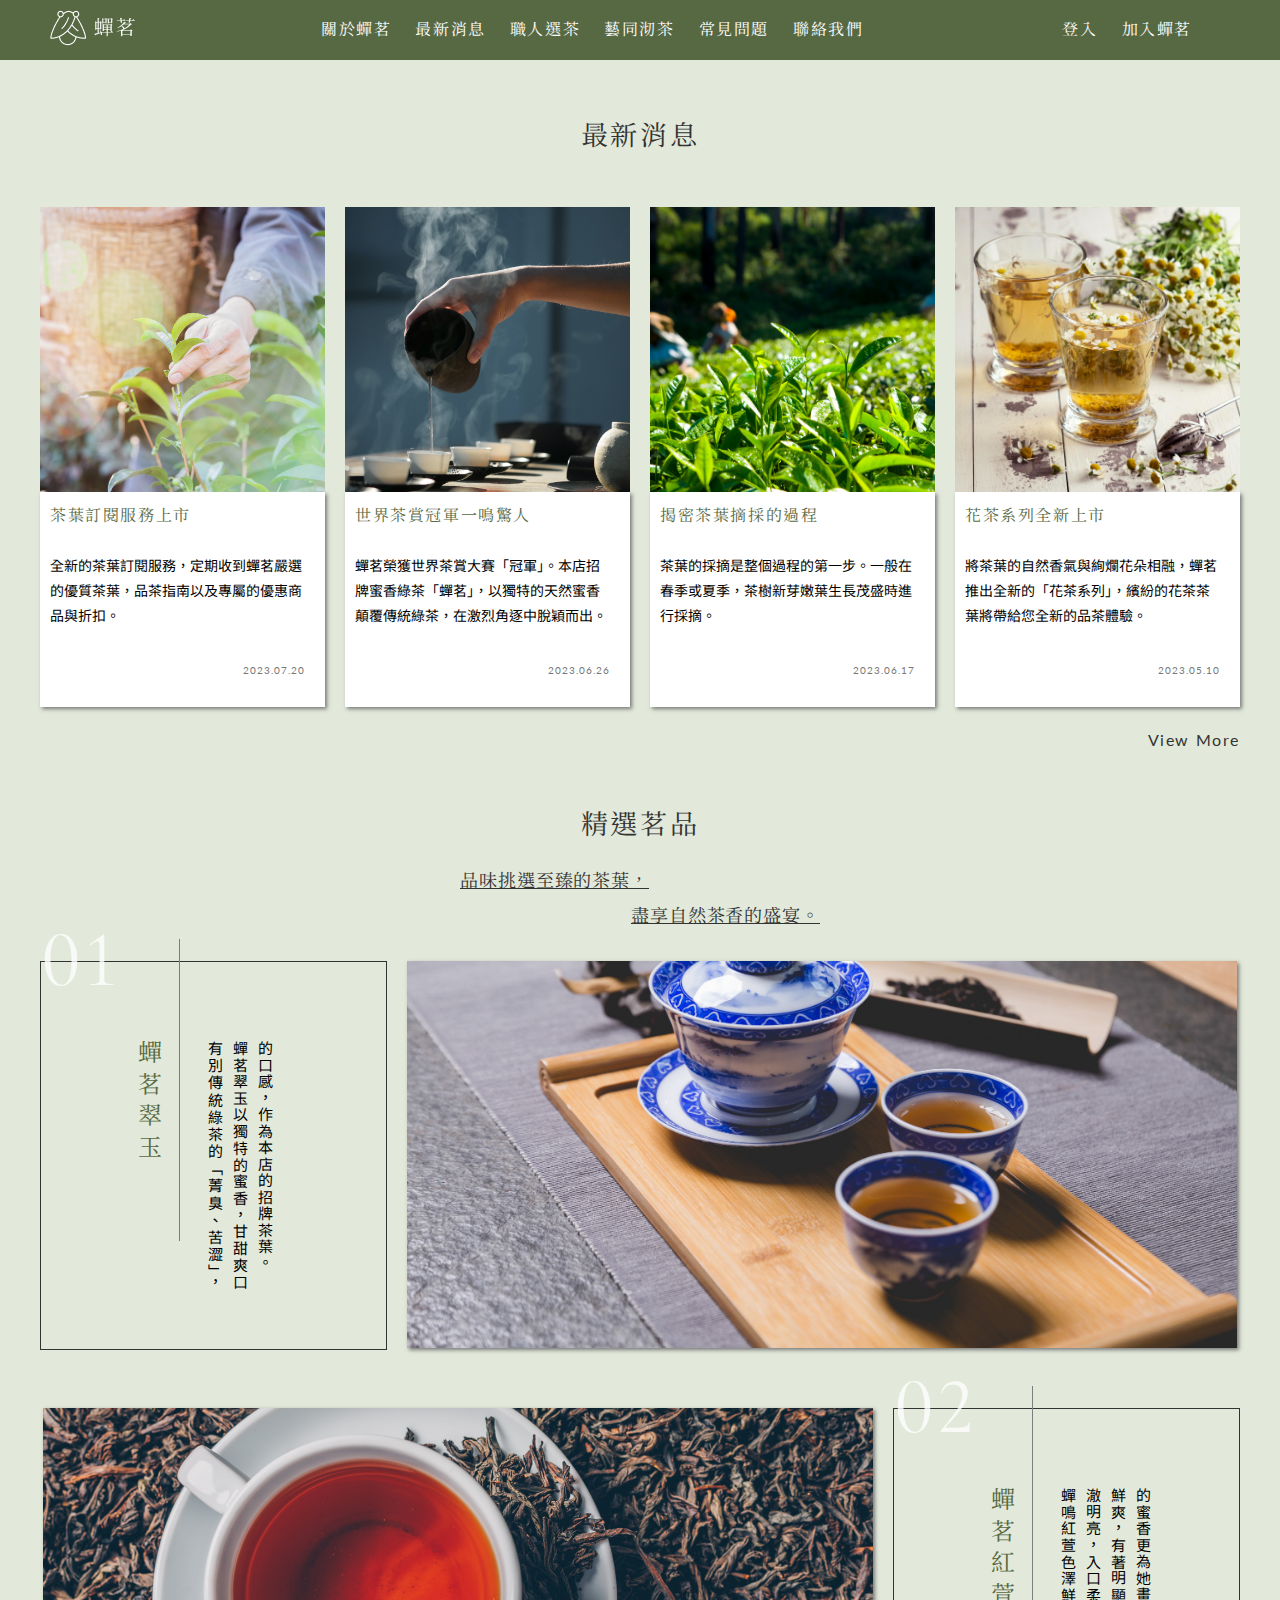
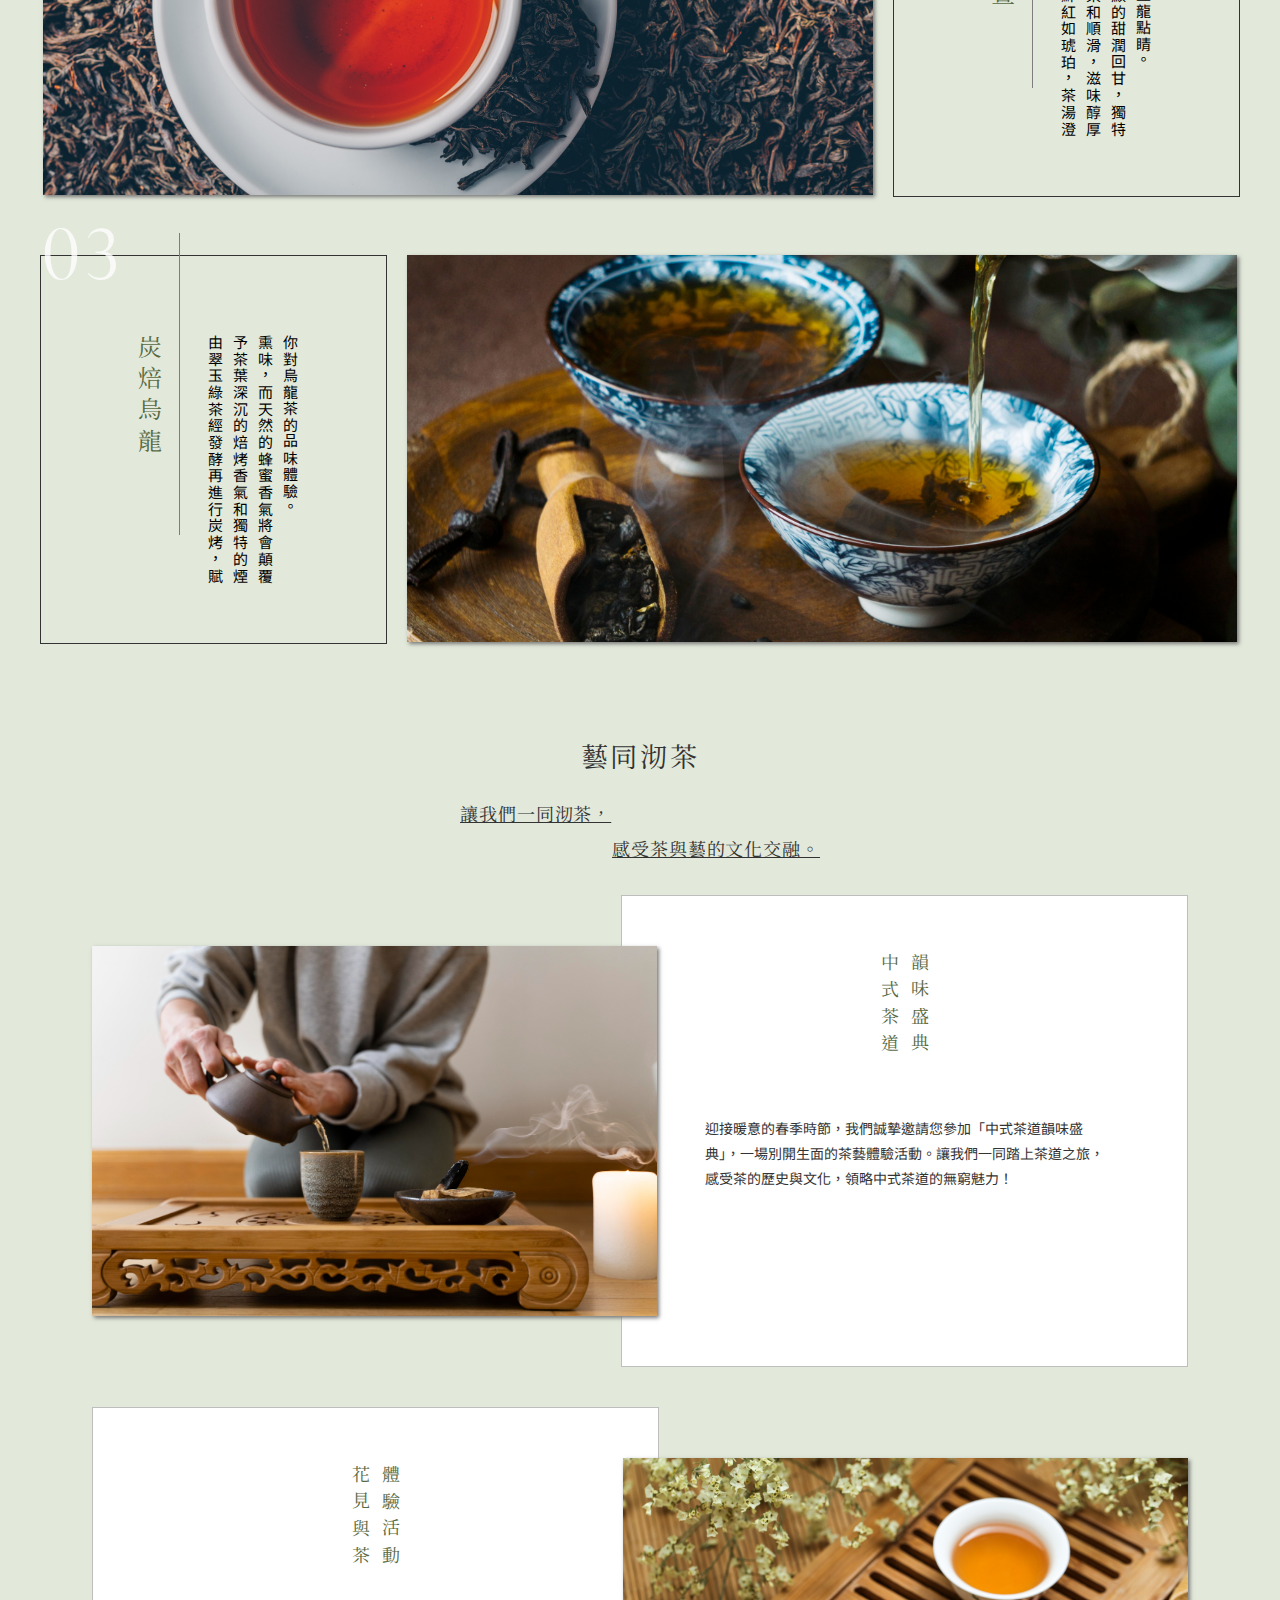
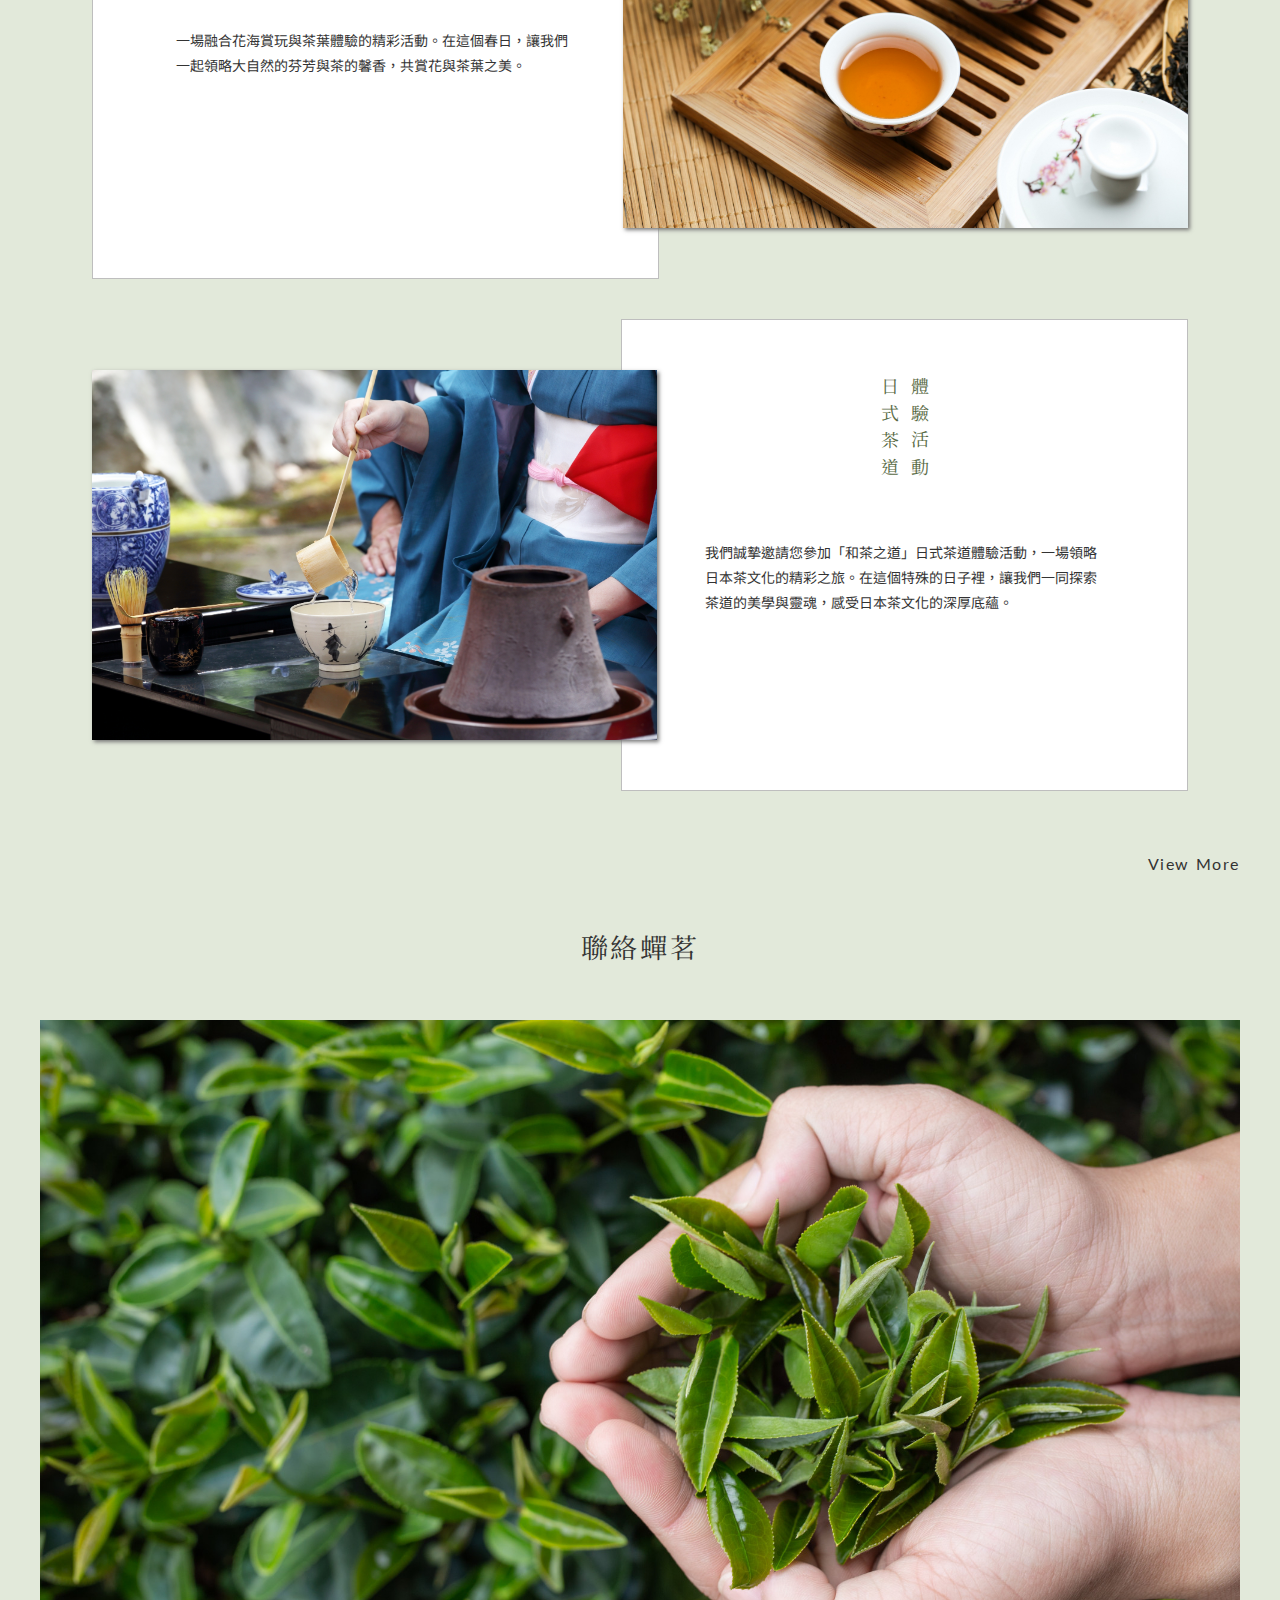
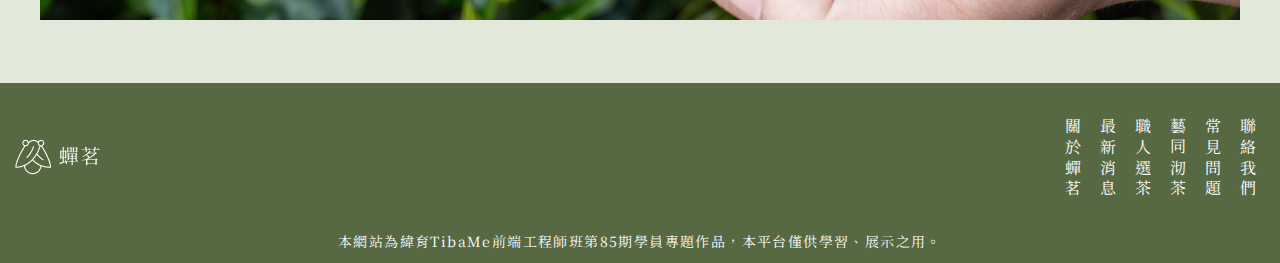
==== index.html @ ffd404fb "modify 4" ====
<!DOCTYPE html>
<html lang="en">
<head>
    <meta charset="UTF-8">
    <meta name="viewport" content="width=device-width, initial-scale=1.0">
    <title>蟬茗</title>
    <link rel="stylesheet" href="CSS/reset.css">
    <link rel="stylesheet" href="CSS/for_all.css">
    <link rel="stylesheet" href="CSS/index.css">
    <link rel="stylesheet" href="https://cdnjs.cloudflare.com/ajax/libs/font-awesome/6.4.0/css/all.min.css" integrity="sha512-iecdLmaskl7CVkqkXNQ/ZH/XLlvWZOJyj7Yy7tcenmpD1ypASozpmT/E0iPtmFIB46ZmdtAc9eNBvH0H/ZpiBw==" crossorigin="anonymous" referrerpolicy="no-referrer" />

</head>
<body>
    <header>
        <nav>
            <div class="menu-logo">
                <a href="#"><img src="Images/Logo.png"alt=""></a>
            </div>
            <ul class="menu-bar">
                <li><a href="about us.html">關於蟬茗</a></li>
                <li><a href="news.html">最新消息</a></li>
                <li><a href="#">職人選茶</a></li>
                <li><a href="#">藝同沏茶</a></li>
                <li><a href="#">常見問題</a></li>
                <li><a href="#">聯絡我們</a></li>
            </ul>
            <ul class="menu-login">
                <li><a href="#">登入</a></li>
                <li><a href="#">加入蟬茗</a></li>
                <li><a href="#"><i class="fa-sharp fa-solid fa-cart-shopping"></i></a></li>
            </ul>
        </nav>
    </header>
    <div class="news">
        <div class="title-upper-space"></div>
        <h2>最新消息</h2>
        <div class="title-bottom-space"></div>
        <div class="card-wrap">
            <div class="card">
                <div class="card-image">
                    <img src="Images/news_subscribe.jpg" alt="">
                </div>
                <div class="news-info">
                    <h4>茶葉訂閱服務上市</h4>
                    <p>全新的茶葉訂閱服務，定期收到蟬茗嚴選的優質茶葉，品茶指南以及專屬的優惠商品與折扣。</p>
                    <span>2023.07.20</span>
                </div>
            </div>
            <div class="card">
                <div class="card-image">
                    <img src="Images/news_champion.jpg" alt="">
                </div>
                <div class="news-info">
                    <h4>世界茶賞冠軍一鳴驚人</h4>
                    <p>蟬茗榮獲世界茶賞大賽「冠軍」。本店招牌蜜香綠茶「蟬茗」，以獨特的天然蜜香顛覆傳統綠茶，在激烈角逐中脫穎而出。</p>
                    <span>2023.06.26</span>
                </div>
            </div>
            <div class="card">
                <div class="card-image">
                    <img src="Images/news_teacollect.jpg" alt="">
                </div>
                <div class="news-info">
                    <h4>揭密茶葉摘採的過程</h4>
                    <p>茶葉的採摘是整個過程的第一步。一般在春季或夏季，茶樹新芽嫩葉生長茂盛時進行採摘。</p>
                    <span>2023.06.17</span>
                </div>
            </div>
            <div class="card">
                <div class="card-image">
                    <img src="Images/news_newproducts.jpg" alt="">
                </div>
                <div class="news-info">
                    <h4>花茶系列全新上市</h4>
                    <p>將茶葉的自然香氣與絢爛花朵相融，蟬茗推出全新的「花茶系列」，繽紛的花茶茶葉將帶給您全新的品茶體驗。</p>
                    <span>2023.05.10</span>
                </div>
            </div>
        </div>
        <div class="btn-viewmore">
            <a href="#">View More</a>
        </div>
    </div>

    <div class="index-product-section">
        <div class="title-upper-space"></div>
        <h2>精選茗品</h2>
        <div class="event-bottom-space"></div>
        <div class="product-slogan">
            <h3 class="taste-selection-slogan">品味挑選至臻的茶葉，</h3>
            <h3 class="taste-tea-slogan">盡享自然茶香的盛宴。</h3>
        </div>
        <div class="title-bottom-space"></div>
        <div class="product-section">
            <div class="product-section-txt">
                <div class="product-ranking">
                    01
                </div>
                <div class="product-name">
                    蟬茗翠玉
                </div>
                <div class="name-line"></div>
                <div class="product-dsc">
                    有別傳統綠茶的「菁臭、苦澀」，蟬茗翠玉以獨特的蜜香，甘甜爽口的口感，作為本店的招牌茶葉。
                </div>
            </div>
            <div class="product-section-image">
                <img src="Images/index_first_product.jpg" alt="">
            </div>
        </div>
        <div class="product-section-second">
            <div class="product-section-txt">
                <div class="product-ranking">
                    02
                </div>
                <div class="product-name">
                    蟬茗紅萱
                </div>
                <div class="name-line"></div>
                <div class="product-dsc">
                    蟬鳴紅萱色澤鮮紅如琥珀，茶湯澄澈明亮，入口柔和順滑，滋味醇厚鮮爽，有著明顯的甜潤回甘，獨特的蜜香更為她畫龍點睛。
                </div>
            </div>
            <div class="product-section-second-image">
                <img src="Images/index_second_product.jpg" alt="">
            </div>
        </div>
        <div class="product-section">
            <div class="product-section-txt">
                <div class="product-ranking">
                    03
                </div>
                <div class="product-name">
                    炭焙烏龍
                </div>
                <div class="name-line"></div>
                <div class="product-dsc">
                    由翠玉綠茶經發酵再進行炭烤，賦予茶葉深沉的焙烤香氣和獨特的煙熏味，而天然的蜂蜜香氣將會顛覆你對烏龍茶的品味體驗。
                </div>
            </div>
            <div class="product-section-image">
                <img src="Images/index_third_product.jpg" alt="">
            </div>
        </div>
    </div>

    <div class="index-event-section">
        <div class="title-upper-space"></div>
        <h2>藝同沏茶</h2>
        <div class="event-bottom-space"></div>
        <div class="event-slogan">
            <h3 class="together-enjoy-slogan">讓我們一同沏茶，</h3>
            <h3 class="experience-tea-slogan">感受茶與藝的文化交融。</h3>
        </div>
        <div class="title-bottom-space"></div>
        <div class="chinesechado">
            <div class="index-event-image">
                <img src="Images/chinese_chado.jpg" alt="">
            </div>
            <div class="index-event-info">
                <div class="event-title">
                    <span>中式茶道</span>
                    <span>韻味盛典</span>
                </div>
                <div class="event-content">
                    <p>
                        迎接暖意的春季時節，我們誠摯邀請您參加「中式茶道韻味盛典」，一場別開生面的茶藝體驗活動。讓我們一同踏上茶道之旅，感受茶的歷史與文化，領略中式茶道的無窮魅力！
                    </p>
                </div>
            </div>
        </div>
        <div class="flowerandtea">
            <div class="index-event-image">
                <img src="Images/flowerandtea.jpg" alt="">
            </div>
            <div class="index-event-info">
                <div class="event-title">
                    <span>花見與茶</span>
                    <span>體驗活動</span>
                </div>
                <div class="event-content">
                    <p>
                        一場融合花海賞玩與茶葉體驗的精彩活動。在這個春日，讓我們一起領略大自然的芬芳與茶的馨香，共賞花與茶葉之美。
                    </p>
                </div>
            </div>
        </div>
        <div class="japanesechado">
            <div class="index-event-image">
                <img src="Images/japanesechado.jpg" alt="">
            </div>
            <div class="index-event-info">
                <div class="event-title">
                    <span>日式茶道</span>
                    <span>體驗活動</span>
                </div>
                <div class="event-content">
                    <p>
                        我們誠摯邀請您參加「和茶之道」日式茶道體驗活動，一場領略日本茶文化的精彩之旅。在這個特殊的日子裡，讓我們一同探索茶道的美學與靈魂，感受日本茶文化的深厚底蘊。
                    </p>
                </div>
            </div>
        </div>
        <div class="btn-viewmore">
            <a href="#">View More</a>
        </div>
    </div>
    <div class="index-contact-section">
        <div class="title-upper-space"></div>
        <h2>聯絡蟬茗</h2>
        <div class="title-bottom-space"></div>
        <img src="Images/index_contact us.jpg" alt="">
        <div class="title-bottom-space"></div>
    </div>

    <footer>
        <div class="footer-section">
            <div class="footer-logo">
                <a href="#"><img src="Images/Logo.png" alt=""></a>
            </div>
            <div class="footer-bar">
                <ul>
                    <li><a href="about us.html">關於蟬茗</a></li>
                    <li><a href="news.html">最新消息</a></li>
                    <li><a href="#">職人選茶</a></li>
                    <li><a href="#">藝同沏茶</a></li>
                    <li><a href="#">常見問題</a></li>
                    <li><a href="#">聯絡我們</a></li>
                </ul>
            </div>
        </div>
        <div class="copyright">
            本網站為緯育TibaMe前端工程師班第85期學員專題作品，本平台僅供學習、展示之用。
        </div>
    </footer>
</body>
</html>
---- CSS/for_all.css ----
@import url('https://fonts.googleapis.com/css2?family=Cormorant+Infant&family=Lato&family=Noto+Sans+TC&family=Noto+Serif+TC:wght@600&display=swap');

body{
   background-color: #E2E9DA;
}
header{
   /* width: 100%; */
   background-color: #576943;
   /* text-align: center; */
   /* padding: 10px 0; */
   min-width: 1200px;
   height: 60px;
   /* padding-left: 10px; */
}
nav{
   display: flex;
   width: 1200px;
   margin: auto;
   justify-content: space-between;
}
.menu-logo{
   padding: 10px;
}
.menu-logo img{
   width: 100%;
}
.menu-bar{
   display: flex;
   align-items: center;
}
.menu-bar a{
   color: white;
   text-decoration: none;
   font-size: 16px;
   margin-right: 24px;
   font-family: 'Noto Serif TC', serif;
   letter-spacing: 0.1em;
}
.menu-bar a:hover{
   text-decoration: underline;
}
.menu-login{
   display: flex;
   align-items: center;
   color: white;
}
.menu-login a{
   color: white;
   text-decoration: none;
   font-size: 16px;
   margin-right: 24px;
   font-family: 'Noto Serif TC', serif;
   letter-spacing: 0.1em;
}
.menu-login a:hover{
   text-decoration: underline;
}

footer{
    height: 180px;
    background-color: #576943;
    display: flex;
    text-align: center;
    position: relative;
    flex-direction: column;
    min-width: 1200px;
    padding: 0 15px;
 }
 .footer-bar{
    writing-mode: vertical-lr;
 }
 .footer-bar a{
    text-decoration: none;
    line-height: 35px;
    color: #fff;
    font-size: 16px;
    font-family: 'Noto Serif TC', serif;
    letter-spacing: 0.3em;
 }
 .copyright{
    font-size: 14px;
    letter-spacing: 0.1em;
    color: #fff;
    font-family: 'Noto Serif TC', serif;
    text-align: center;
    padding-bottom: 15px;
 }
 .footer-section{
    display: flex;
    align-items: center;
    justify-content: space-between;
    width: 100%;
    flex: 1;
 }
---- CSS/index.css ----
.title-upper-space{
   height: 60px;
}
.title-bottom-space{
   height: 60px;
}
.news{
   width: 1200px;
   margin: auto;
}
h2 {
   font-family: 'Noto Serif TC', serif;
   color: #333333;
   font-size: 1.7em;
   letter-spacing: 0.1em;
   text-align: center;
}
.card-wrap {
   display: flex;
   flex-wrap: wrap;
   margin: auto;
   justify-content: space-between;
}
.card-image {
   width: 285px;
   height: 285px;
}
.card-image img {
   width: 100%;
   height: 100%;
   object-fit: cover;
}
h4 {
   font-family: 'Noto Serif TC', serif;
   font-size: 16px;
   letter-spacing: 0.1em;
   color: #576943;
   padding: 15px 0 30px 10px;
}
.news-info {
   width: 285px;
   height: 215px;
   background-color: #fff;
   box-shadow: 2px 2px 4px rgb(120, 120, 120);
}
.news-info p {
   line-height: 25px;
   font-size: 14px;
   padding: 0px 20px 30px 10px;
   font-family: 'Noto Sans TC', sans-serif;
}
.news-info span {
   line-height: 25px;
   font-size: 10px;
   letter-spacing: 0.1em;
   font-family: 'Lato', sans-serif;
   color: #404040;
   display: block;
   padding-right: 20px;
   text-align: right;
   opacity: 70%;
}
.btn-viewmore a {
   font-size: 16px;
   letter-spacing: 0.1em;
   text-decoration: none;
   font-family: 'Lato', sans-serif;
   color: #333333;
   display: inline-block;
   width: 100%;
   padding: 25px 20px 0px 0px;
   text-align: right;
}
.index-product-section{
   width: 1200px;
   margin: auto;
}
.product-slogan{
   position: relative;
}
.taste-selection-slogan{
   font-size: 1.13em;
   line-height: 36px;
   letter-spacing: 0.05em;
   text-decoration: underline;
   color: #333333;
   font-family: 'Noto Serif TC', serif;
   display: block;
   position: absolute;
   left: 35%;
}
.taste-tea-slogan{
   font-size: 1.13em;
   line-height: 36px;
   letter-spacing: 0.05em;
   text-decoration: underline;
   color: #333333;
   font-family: 'Noto Serif TC', serif;
   display: block;
   position: absolute;
   right: 35%;
   top: 35px;
}
.product-section{
   width: 1200px;
   height: 387px;
   margin: 40px 0;
   display: flex;
}
.product-section-txt{
   width: 345px;
   height: 387px;
   border: 1px solid #333333;
   position: relative;
}
.product-ranking{
   display: inline-block;
   width: 110px;
   height: 137px;
   font-size: 80px;
   letter-spacing: 0.05em;
   font-family: 'Cormorant Infant', serif;
   color: #fff;
   position: absolute;
   top: -11%;
   opacity: .8;
}
.product-name{
   writing-mode: vertical-lr;
   font-family: 'Noto Serif TC', serif;
   font-size: 24px;
   letter-spacing: 0.3em;
   /* padding: 5px; */
   color: #576943;
   position: absolute;
   left: 28%;
   top: 20%;
}
.name-line{
   border-left: 0.08em solid #7d7d7d;
   height:78%;
   position: absolute;
   left: 40%;
   bottom: 28%;
}
.product-dsc{
   width: 115px;
   height: 250px;
   writing-mode: vertical-lr;
   line-height: 25px;
   font-size: 15px;
   letter-spacing: 0.1em;
   text-align: justify;
   font-family: 'Noto Sans TC', sans-serif;
   position: absolute;
   left: 47%;
   top: 20%;
}
.product-section-image{
   width: 830px;
   height: 387px;
   padding-left: 20px;
}
.product-section-image img{
   width: 100%;
   height: 100%;
   object-fit: cover;
   box-shadow: 2px 2px 4px rgb(120, 120, 120);
}
.product-section-second{
   width: 1200px;
   height: 387px;
   margin: 60px 0;
   display: flex;
   flex-direction: row-reverse;
}
.product-section-second-image{
   width: 830px;
   height: 387px;
   padding-right: 20px;
}
.product-section-second-image img{
   width: 100%;
   height: 100%;
   object-fit: cover;
   box-shadow: 2px 2px 4px rgb(120, 120, 120);
}
.index-event-section{
   width: 1200px;
   margin: auto;
}
.event-bottom-space {
   height: 25px;
}
.event-slogan{
   position: relative;
}
.together-enjoy-slogan {
   font-size: 1.13em;
   line-height: 36px;
   letter-spacing: 0.05em;
   text-decoration: underline;
   color: #333333;
   font-family: 'Noto Serif TC', serif;
   display: block;
   position: absolute;
   left: 35%;
}
.experience-tea-slogan {
   font-size: 1.13em;
   line-height: 36px;
   letter-spacing: 0.05em;
   text-decoration: underline;
   color: #333333;
   font-family: 'Noto Serif TC', serif;
   display: block;
   position: absolute;
   right: 35%;
   top: 35px;
}
.chinesechado,.flowerandtea,.japanesechado{
   display: flex;
   align-items: center;
   justify-content: center;
   margin: 40px 0;
}
.index-event-image{
   width: 565px;
   height: 370px;
   margin-right: -3%;
   position: relative;
}
.flowerandtea {
   flex-direction: row-reverse;
}
.flowerandtea .index-event-image {
   margin-left: -3%;
   margin-right: 0;
}
.index-event-image img{
   width: 100%;
   height: 100%;
   object-fit: cover;
   box-shadow: 2px 2px 4px rgb(120, 120, 120);
   /* margin-right: -10%; */
}
.index-event-info{
   width: 565px;
   height: 470px;
   background-color: #fff;
   border: 1px solid #bebebe;
}
.event-title{
   display: flex;
   justify-content: center;
   margin: 50px;
}
.event-title span{
   font-size: 18px;
   letter-spacing: 0.5em;
   padding: 6px;
   color: #576943;
   font-family: 'Noto Serif TC', serif;
   writing-mode: vertical-lr;
}
.event-content{
   width: 400px;
   height: 300px;
   margin: auto;
}
.event-content p{
   font-size: 14px;
   line-height: 25px;
   color: #333333;
   font-family: 'Noto Sans TC', sans-serif;
}
.index-contact-section{
   width: 1200px;
   margin: auto;
}
.index-contact-section img{
   width: 1200px;
   height: 600px;
   object-fit: cover;
   transform:scaleX(-1);
}
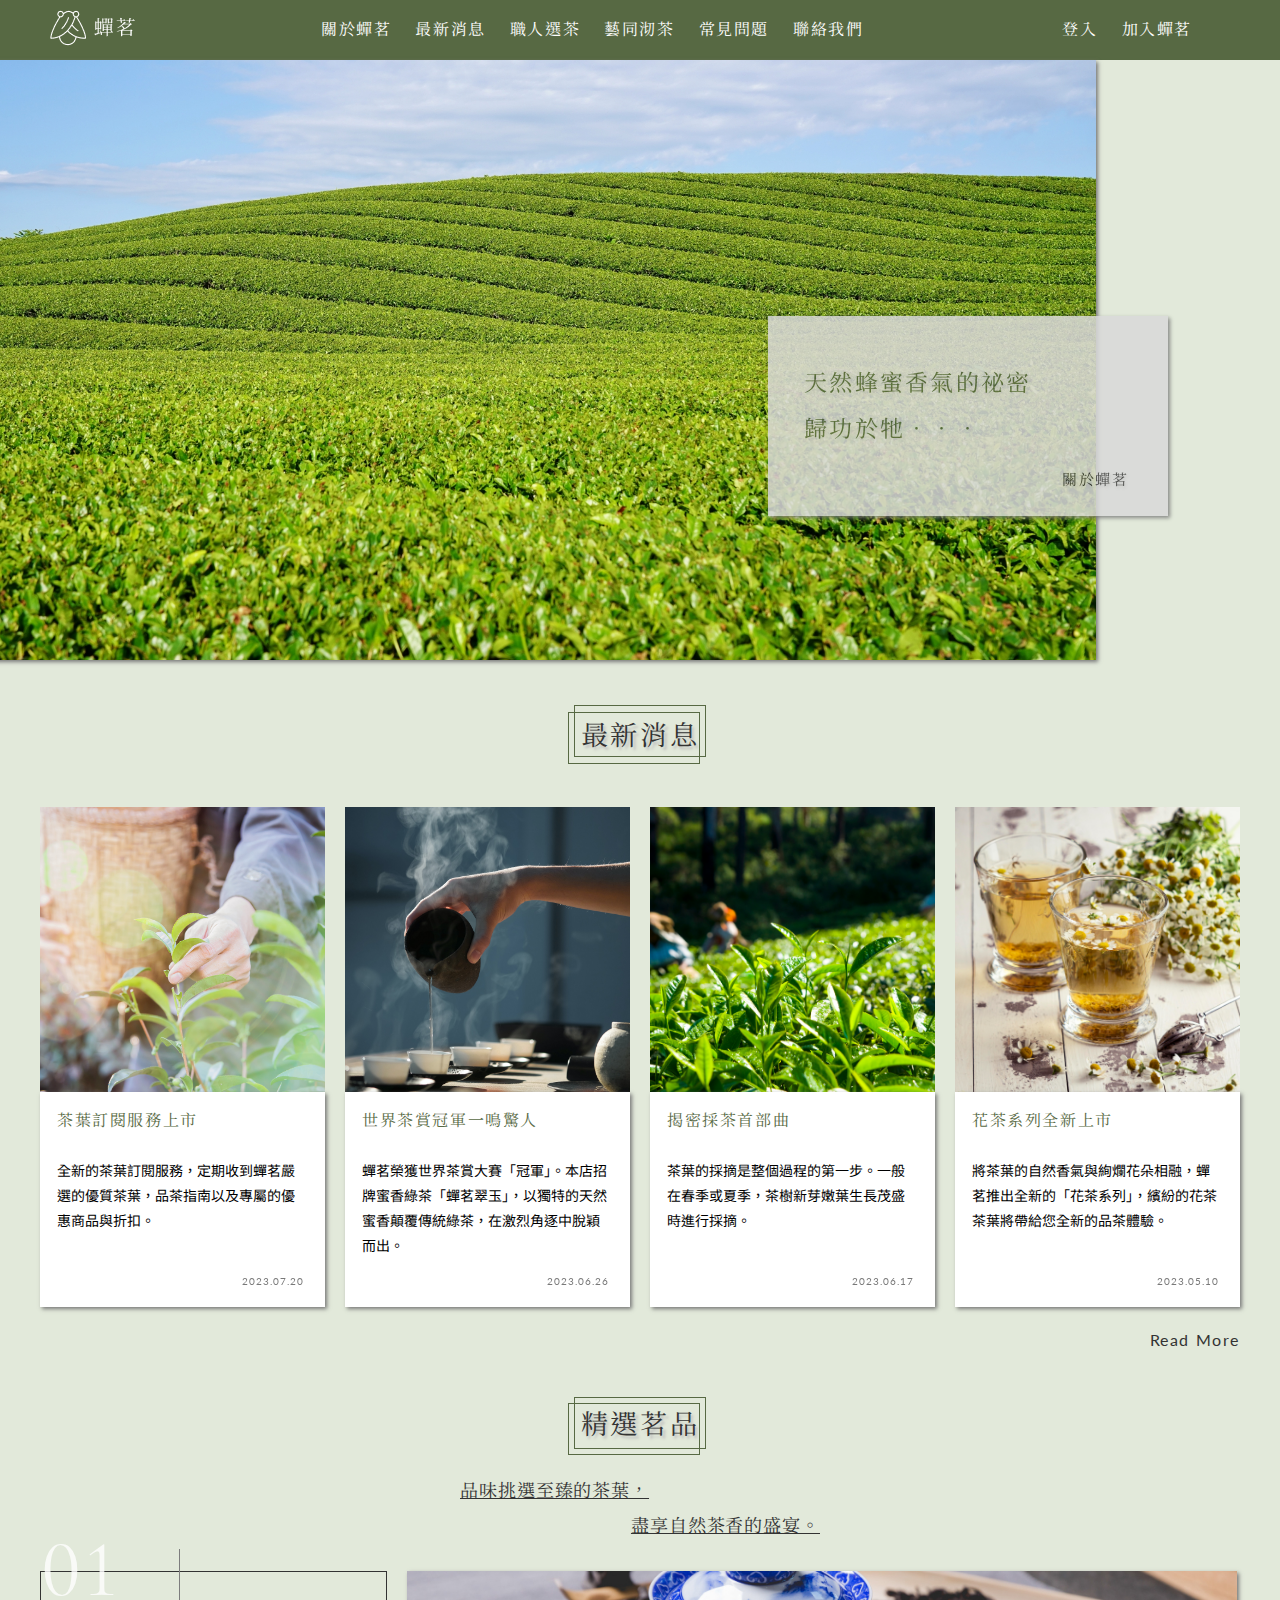
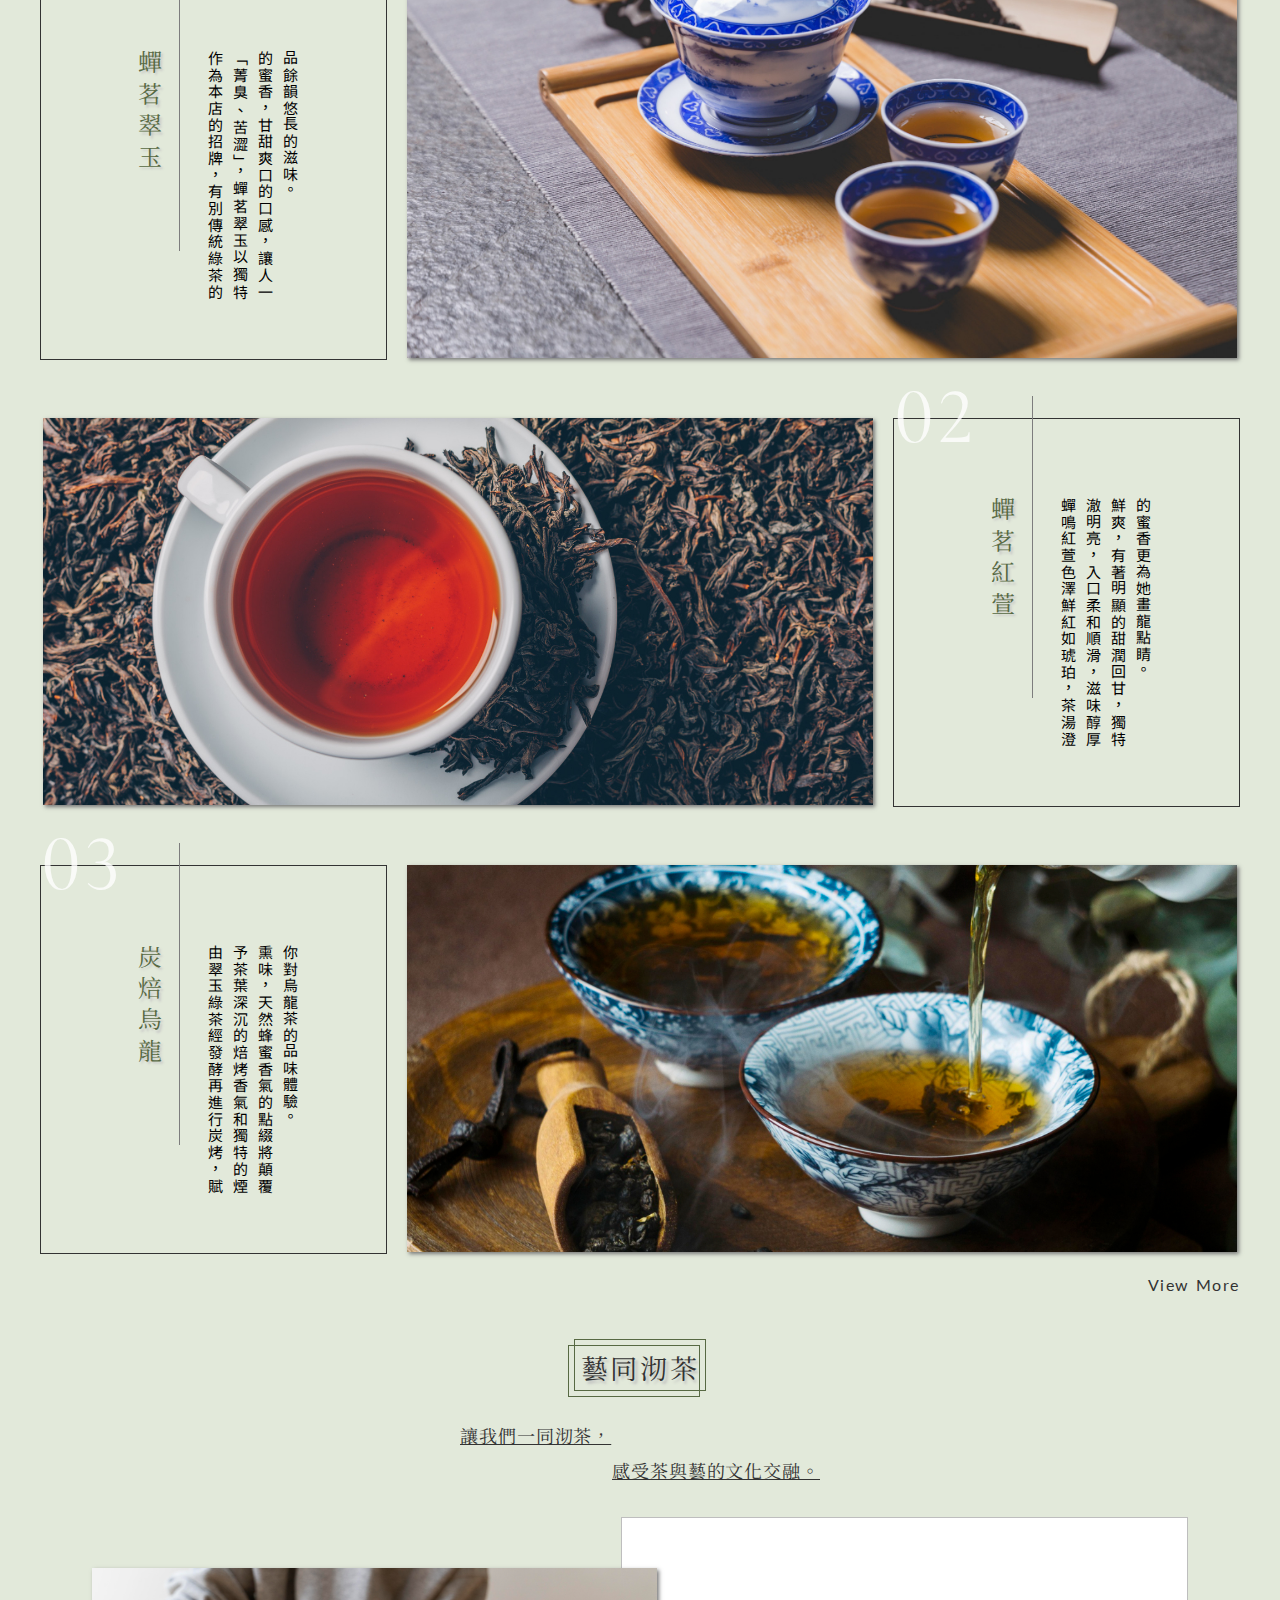
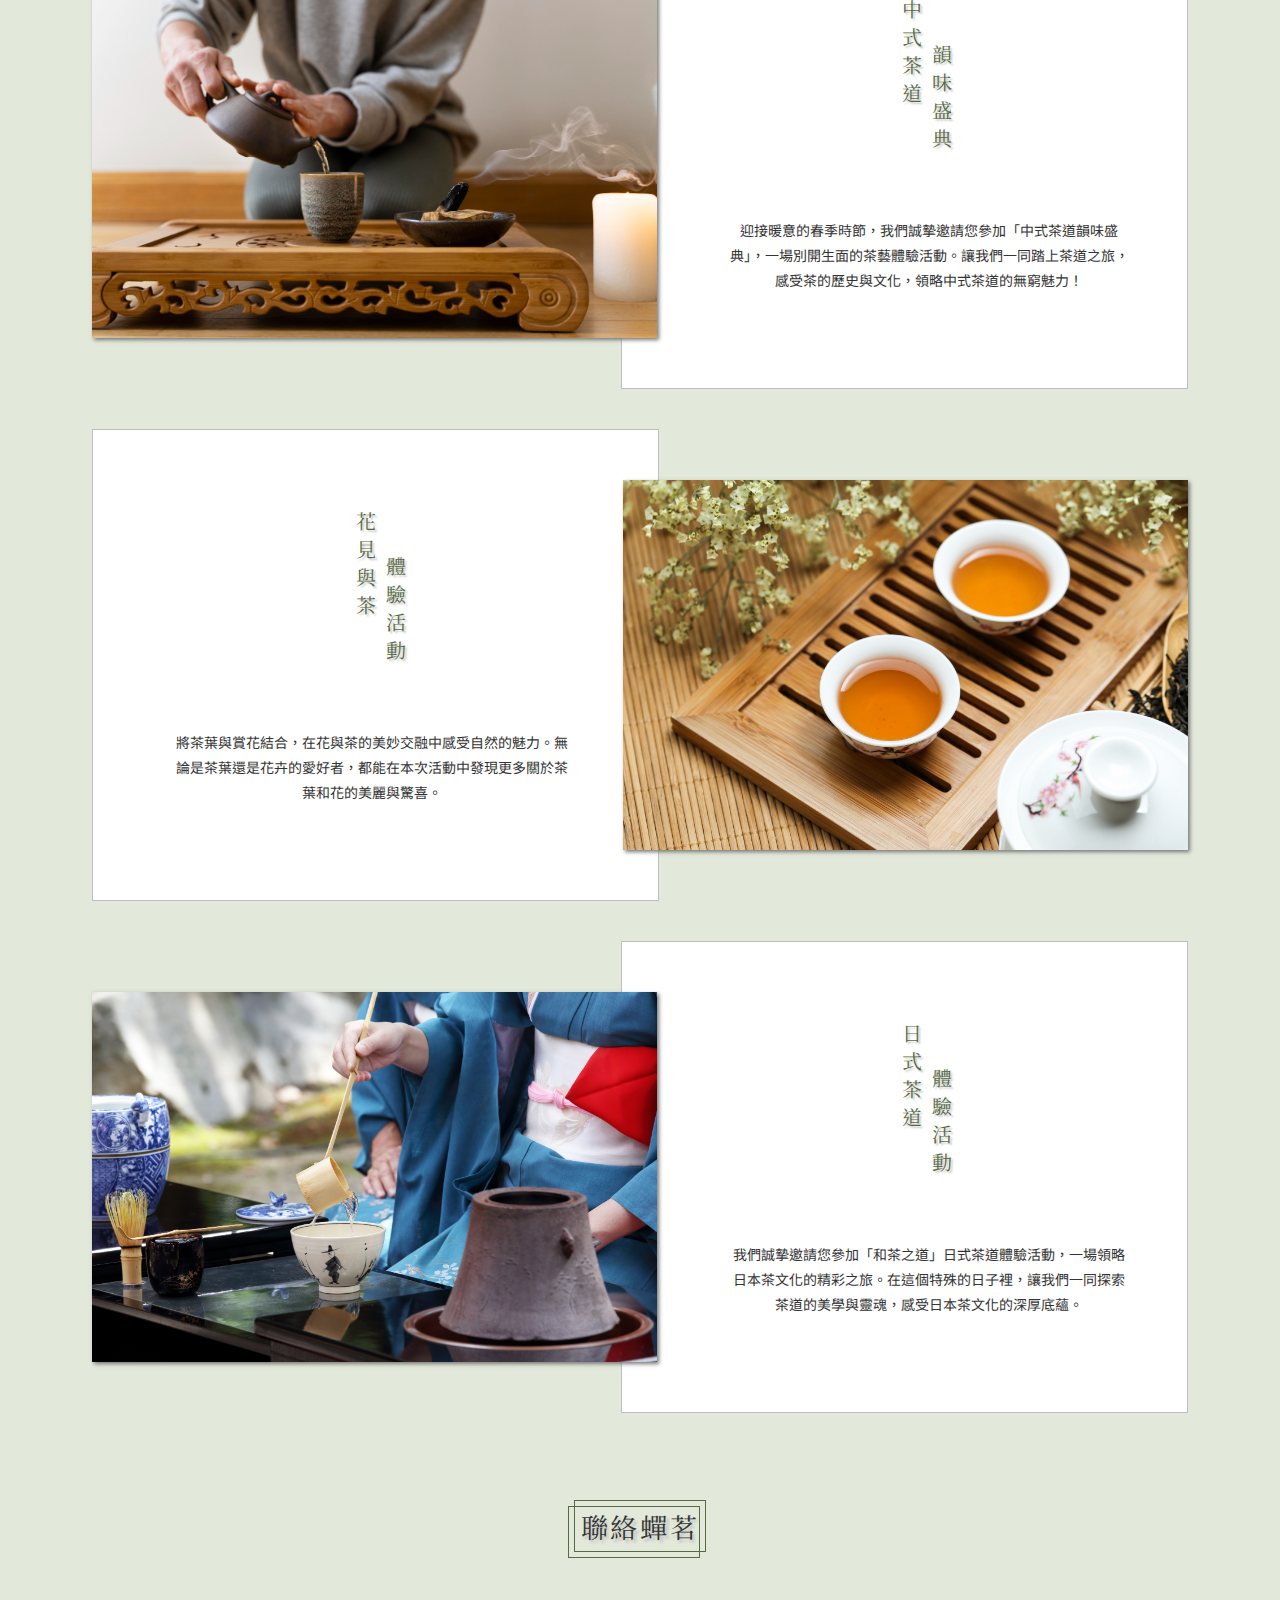
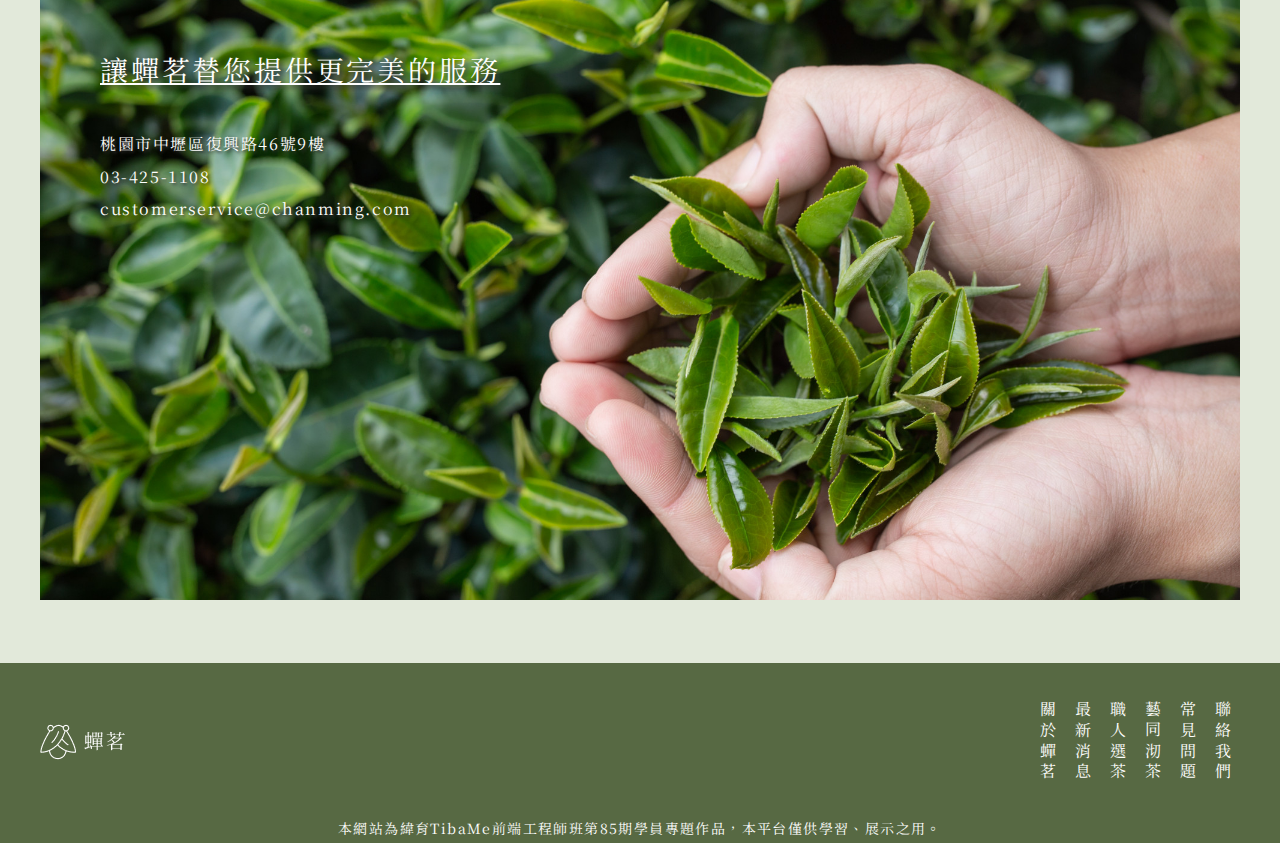
==== commit 1b412178: "MODIFY" ====
--- a/index.html
+++ b/index.html
@@ -17,7 +17,7 @@
                 <a href="#"><img src="Images/Logo.png"alt=""></a>
             </div>
             <ul class="menu-bar">
-                <li><a href="about us.html">關於蟬茗</a></li>
+                <li><a href="about_us.html">關於蟬茗</a></li>
                 <li><a href="news.html">最新消息</a></li>
                 <li><a href="#">職人選茶</a></li>
                 <li><a href="#">藝同沏茶</a></li>
@@ -31,9 +31,27 @@
             </ul>
         </nav>
     </header>
+    <div class="index-banner">
+        <div class="index-banner-image">
+            <img src="Images/index_first_banner.jpg" alt="">
+        </div>
+        <div class="index-txt-bgc">
+            <div class="honey-secret">
+                天然蜂蜜香氣的祕密
+            </div>
+            <div class="belongs-to">
+                歸功於牠．．．
+            </div>
+            <div class="about-chanming-btn">
+                <a href="about_us.html">關於蟬茗</a>
+            </div>
+        </div>
+    </div>
     <div class="news">
         <div class="title-upper-space"></div>
+        <div class="news-upper-decoration"></div>
         <h2>最新消息</h2>
+        <div class="news-bottom-decoration"></div>
         <div class="title-bottom-space"></div>
         <div class="card-wrap">
             <div class="card">
@@ -52,7 +70,7 @@
                 </div>
                 <div class="news-info">
                     <h4>世界茶賞冠軍一鳴驚人</h4>
-                    <p>蟬茗榮獲世界茶賞大賽「冠軍」。本店招牌蜜香綠茶「蟬茗」，以獨特的天然蜜香顛覆傳統綠茶，在激烈角逐中脫穎而出。</p>
+                    <p>蟬茗榮獲世界茶賞大賽「冠軍」。本店招牌蜜香綠茶「蟬茗翠玉」，以獨特的天然蜜香顛覆傳統綠茶，在激烈角逐中脫穎而出。</p>
                     <span>2023.06.26</span>
                 </div>
             </div>
@@ -61,7 +79,7 @@
                     <img src="Images/news_teacollect.jpg" alt="">
                 </div>
                 <div class="news-info">
-                    <h4>揭密茶葉摘採的過程</h4>
+                    <h4>揭密採茶首部曲</h4>
                     <p>茶葉的採摘是整個過程的第一步。一般在春季或夏季，茶樹新芽嫩葉生長茂盛時進行採摘。</p>
                     <span>2023.06.17</span>
                 </div>
@@ -78,13 +96,15 @@
             </div>
         </div>
         <div class="btn-viewmore">
-            <a href="#">View More</a>
+            <a href="news.html">Read More</a>
         </div>
     </div>
 
     <div class="index-product-section">
         <div class="title-upper-space"></div>
+        <div class="product-upper-decoration"></div>
         <h2>精選茗品</h2>
+        <div class="product-bottom-decoration"></div>
         <div class="event-bottom-space"></div>
         <div class="product-slogan">
             <h3 class="taste-selection-slogan">品味挑選至臻的茶葉，</h3>
@@ -101,7 +121,7 @@
                 </div>
                 <div class="name-line"></div>
                 <div class="product-dsc">
-                    有別傳統綠茶的「菁臭、苦澀」，蟬茗翠玉以獨特的蜜香，甘甜爽口的口感，作為本店的招牌茶葉。
+                    作為本店的招牌，有別傳統綠茶的「菁臭、苦澀」，蟬茗翠玉以獨特的蜜香，甘甜爽口的口感，讓人一品餘韻悠長的滋味。
                 </div>
             </div>
             <div class="product-section-image">
@@ -135,18 +155,23 @@
                 </div>
                 <div class="name-line"></div>
                 <div class="product-dsc">
-                    由翠玉綠茶經發酵再進行炭烤，賦予茶葉深沉的焙烤香氣和獨特的煙熏味，而天然的蜂蜜香氣將會顛覆你對烏龍茶的品味體驗。
+                    由翠玉綠茶經發酵再進行炭烤，賦予茶葉深沉的焙烤香氣和獨特的煙熏味，天然蜂蜜香氣的點綴將顛覆你對烏龍茶的品味體驗。
                 </div>
             </div>
             <div class="product-section-image">
                 <img src="Images/index_third_product.jpg" alt="">
             </div>
         </div>
+        <div class="btn-viewmore">
+            <a href="#">View More</a>
+        </div>
     </div>
 
     <div class="index-event-section">
         <div class="title-upper-space"></div>
+        <div class="event-upper-decoration"></div>
         <h2>藝同沏茶</h2>
+        <div class="event-bottom-decoration"></div>
         <div class="event-bottom-space"></div>
         <div class="event-slogan">
             <h3 class="together-enjoy-slogan">讓我們一同沏茶，</h3>
@@ -159,8 +184,8 @@
             </div>
             <div class="index-event-info">
                 <div class="event-title">
-                    <span>中式茶道</span>
-                    <span>韻味盛典</span>
+                    <div class="first-line">中式茶道</div>
+                    <div class="second-line">韻味盛典</div>
                 </div>
                 <div class="event-content">
                     <p>
@@ -175,12 +200,12 @@
             </div>
             <div class="index-event-info">
                 <div class="event-title">
-                    <span>花見與茶</span>
-                    <span>體驗活動</span>
-                </div>
-                <div class="event-content">
+                    <span class="first-line-flower">花見與茶</span>
+                    <span class="second-line-flower">體驗活動</span>
+                </div>
+                <div class="event-content-flower">
                     <p>
-                        一場融合花海賞玩與茶葉體驗的精彩活動。在這個春日，讓我們一起領略大自然的芬芳與茶的馨香，共賞花與茶葉之美。
+                        將茶葉與賞花結合，在花與茶的美妙交融中感受自然的魅力。無論是茶葉還是花卉的愛好者，都能在本次活動中發現更多關於茶葉和花的美麗與驚喜。
                     </p>
                 </div>
             </div>
@@ -191,8 +216,8 @@
             </div>
             <div class="index-event-info">
                 <div class="event-title">
-                    <span>日式茶道</span>
-                    <span>體驗活動</span>
+                    <span class="first-line">日式茶道</span>
+                    <span class="second-line">體驗活動</span>
                 </div>
                 <div class="event-content">
                     <p>
@@ -201,15 +226,21 @@
                 </div>
             </div>
         </div>
-        <div class="btn-viewmore">
-            <a href="#">View More</a>
-        </div>
     </div>
     <div class="index-contact-section">
         <div class="title-upper-space"></div>
+        <div class="contact-upper-decoration"></div>
         <h2>聯絡蟬茗</h2>
+        <div class="contact-bottom-decoration"></div>
         <div class="title-bottom-space"></div>
         <img src="Images/index_contact us.jpg" alt="">
+        <span class="chanming-service-title">讓蟬茗替您提供更完美的服務</span>
+        <span class="chanming-address">桃園市中壢區復興路46號9樓</span>
+        <span class="chanming-tel">03-425-1108</span>
+        <span class="chanming-email">customerservice@chanming.com</span>
+        <div class="contact-map">
+            <iframe src="https://www.google.com/maps/embed?pb=!1m18!1m12!1m3!1d3617.2491781960202!2d121.2250227!3d24.9576355!2m3!1f0!2f0!3f0!3m2!1i1024!2i768!4f13.1!3m3!1m2!1s0x346823ea50c732a5%3A0x1b5e6ee66e9fec49!2z57ev6IKyVGliYU1l6ZmE6Kit5Lit5aOi6IG36KiT5Lit5b-D!5e0!3m2!1szh-TW!2stw!4v1690385292259!5m2!1szh-TW!2stw" width="350" height="300" style="border:0;" allowfullscreen="" loading="lazy" referrerpolicy="no-referrer-when-downgrade"></iframe>
+        </div>
         <div class="title-bottom-space"></div>
     </div>
 
@@ -220,7 +251,7 @@
             </div>
             <div class="footer-bar">
                 <ul>
-                    <li><a href="about us.html">關於蟬茗</a></li>
+                    <li><a href="about_us.html">關於蟬茗</a></li>
                     <li><a href="news.html">最新消息</a></li>
                     <li><a href="#">職人選茶</a></li>
                     <li><a href="#">藝同沏茶</a></li>
--- a/CSS/for_all.css
+++ b/CSS/for_all.css
@@ -57,17 +57,29 @@
 }
 
 footer{
-    height: 180px;
-    background-color: #576943;
-    display: flex;
-    text-align: center;
-    position: relative;
-    flex-direction: column;
-    min-width: 1200px;
-    padding: 0 15px;
+   height: 180px;
+   width: 100%;
+   background-color: #576943;
+   display: flex;
+   flex-direction: column;
+   justify-content: center;
  }
+ .footer-section{
+   display: flex;
+   justify-content: space-between;
+   align-items: center;
+   width: 1200px;
+   margin: auto;
+}
+.footer-logo{
+   width: 86px;
+   height: 36px;
+}
+.footer-logo img{
+   width: 100%;
+}
  .footer-bar{
-    writing-mode: vertical-lr;
+   writing-mode: vertical-lr;
  }
  .footer-bar a{
     text-decoration: none;
@@ -83,12 +95,5 @@
     color: #fff;
     font-family: 'Noto Serif TC', serif;
     text-align: center;
-    padding-bottom: 15px;
+    padding-bottom: 8px;
  }
- .footer-section{
-    display: flex;
-    align-items: center;
-    justify-content: space-between;
-    width: 100%;
-    flex: 1;
- }--- a/CSS/index.css
+++ b/CSS/index.css
@@ -1,3 +1,65 @@
+.index-banner{
+   width: 1200px;
+   height: 600px;
+   margin: auto;
+   position: relative;
+}
+.index-banner-image{
+   width: 1200px;
+   height: 600px;
+   position: relative;
+}
+.index-banner-image img{
+   width: 100%;
+   height: 600px;
+   object-fit: cover;
+   box-shadow: 2px 2px 4px rgb(120, 120, 120);
+   position: absolute;
+   left: -12%;
+}
+.index-txt-bgc{
+   width: 400px;
+   height: 200px;
+   background-color: #D9D9D9;
+   opacity: 85%;
+   box-shadow: 2px 2px 4px rgb(120, 120, 120);
+   position: absolute;
+   right: 6%;
+   bottom: 24%;
+}
+.honey-secret{
+   font-family: 'Noto Serif TC', serif;
+   color: #576943;
+   font-size: 23px;
+   letter-spacing: 0.1em;
+   text-shadow: 0.1em 0.1em 0.2em #bebebe;
+   position: absolute;
+   left: 9%;
+   top: 27%;
+}
+.belongs-to{
+   font-family: 'Noto Serif TC', serif;
+   color: #576943;
+   font-size: 23px;
+   letter-spacing: 0.1em;
+   text-shadow: 0.1em 0.1em 0.2em #bebebe;
+   position: absolute;
+   left: 9%;
+   top: 50%;
+}
+.about-chanming-btn{
+   position: absolute;
+   right: 10%;
+   bottom: 14%;
+}
+.about-chanming-btn a{
+   text-decoration: none;
+   font-family: 'Noto Serif TC', serif;
+   color: #383838;
+   font-size: 15px;
+   letter-spacing: 0.1em;
+   text-shadow: 0.1em 0.1em 0.2em #bebebe;
+}
 .title-upper-space{
    height: 60px;
 }
@@ -7,25 +69,43 @@
 .news{
    width: 1200px;
    margin: auto;
-}
-h2 {
+   position: relative;
+}
+h2{
    font-family: 'Noto Serif TC', serif;
    color: #333333;
    font-size: 1.7em;
+   text-shadow: 0.1em 0.1em 0.1em #bebebe;
    letter-spacing: 0.1em;
    text-align: center;
 }
-.card-wrap {
+.news-upper-decoration{
+   width: 130px;
+   height: 50px;
+   border: 1px solid #576943;
+   position: absolute;
+   left: 44.5%;
+   top: 6.6%;
+}
+.news-bottom-decoration{
+   width: 130px;
+   height: 50px;
+   border: 1px solid #576943;
+   position: absolute;
+   left: 44%;
+   top: 7.5%;
+}
+.card-wrap{
    display: flex;
    flex-wrap: wrap;
    margin: auto;
    justify-content: space-between;
 }
-.card-image {
+.card-image{
    width: 285px;
    height: 285px;
 }
-.card-image img {
+.card-image img{
    width: 100%;
    height: 100%;
    object-fit: cover;
@@ -35,18 +115,19 @@
    font-size: 16px;
    letter-spacing: 0.1em;
    color: #576943;
-   padding: 15px 0 30px 10px;
+   padding: 20px 0 30px 17px;
 }
 .news-info {
    width: 285px;
    height: 215px;
    background-color: #fff;
    box-shadow: 2px 2px 4px rgb(120, 120, 120);
+   position: relative;
 }
 .news-info p {
    line-height: 25px;
    font-size: 14px;
-   padding: 0px 20px 30px 10px;
+   padding: 0px 20px 30px 17px;
    font-family: 'Noto Sans TC', sans-serif;
 }
 .news-info span {
@@ -59,6 +140,10 @@
    padding-right: 20px;
    text-align: right;
    opacity: 70%;
+   display: block;
+   position: absolute;
+   right: 0.5%;
+   bottom: 6%;
 }
 .btn-viewmore a {
    font-size: 16px;
@@ -68,12 +153,29 @@
    color: #333333;
    display: inline-block;
    width: 100%;
-   padding: 25px 20px 0px 0px;
+   padding: 25px 0px 0px 0px;
    text-align: right;
 }
 .index-product-section{
    width: 1200px;
    margin: auto;
+   position: relative;
+}
+.product-upper-decoration{
+   width: 130px;
+   height: 50px;
+   border: 1px solid #576943;
+   position: absolute;
+   left: 44.5%;
+   top: 3.1%;
+}
+.product-bottom-decoration{
+   width: 130px;
+   height: 50px;
+   border: 1px solid #576943;
+   position: absolute;
+   left: 44%;
+   top: 3.5%;
 }
 .product-slogan{
    position: relative;
@@ -104,7 +206,7 @@
 .product-section{
    width: 1200px;
    height: 387px;
-   margin: 40px 0;
+   margin: 40px 0 0 0;
    display: flex;
 }
 .product-section-txt{
@@ -130,8 +232,8 @@
    font-family: 'Noto Serif TC', serif;
    font-size: 24px;
    letter-spacing: 0.3em;
-   /* padding: 5px; */
-   color: #576943;
+   color: #576943;
+   text-shadow: 0.1em 0.1em 0.1em #c4c4c4;
    position: absolute;
    left: 28%;
    top: 20%;
@@ -188,9 +290,26 @@
 .index-event-section{
    width: 1200px;
    margin: auto;
+   position: relative;
+}
+.event-upper-decoration{
+   width: 130px;
+   height: 50px;
+   border: 1px solid #576943;
+   position: absolute;
+   left: 44.5%;
+   top: 2.6%;
+}
+.event-bottom-decoration{
+   width: 130px;
+   height: 50px;
+   border: 1px solid #576943;
+   position: absolute;
+   left: 44%;
+   top: 2.95%;
 }
 .event-bottom-space {
-   height: 25px;
+   height: 35px;
 }
 .event-slogan{
    position: relative;
@@ -251,32 +370,112 @@
    border: 1px solid #bebebe;
 }
 .event-title{
+   width: 565px;
+   height: 300px;
    display: flex;
    justify-content: center;
-   margin: 50px;
-}
-.event-title span{
-   font-size: 18px;
-   letter-spacing: 0.5em;
+   position: relative;
+}
+.first-line{
+   font-size: 20px;
+   letter-spacing: 0.4em;
    padding: 6px;
    color: #576943;
    font-family: 'Noto Serif TC', serif;
    writing-mode: vertical-lr;
+   text-shadow: 0.1em 0.1em 0.1em #c4c4c4;
+   position: absolute;
+   top: 25%;
+   left: 48.4%;
+}
+.second-line{
+   font-size: 20px;
+   letter-spacing: 0.4em;
+   padding: 6px;
+   color: #576943;
+   font-family: 'Noto Serif TC', serif;
+   writing-mode: vertical-lr;
+   text-shadow: 0.1em 0.1em 0.1em #c4c4c4;
+   position: absolute;
+   top: 40%;
+   right: 40.6%;
 }
 .event-content{
+   width: 565px;
+   height: 170px;
+   position: relative;
+}
+.event-content p{
+   text-align: center;
    width: 400px;
-   height: 300px;
-   margin: auto;
-}
-.event-content p{
+   height: 170px;
    font-size: 14px;
    line-height: 25px;
    color: #333333;
    font-family: 'Noto Sans TC', sans-serif;
+   position: absolute;
+   left: 19%;
+}
+.first-line-flower{
+   font-size: 20px;
+   letter-spacing: 0.4em;
+   padding: 6px;
+   color: #576943;
+   font-family: 'Noto Serif TC', serif;
+   writing-mode: vertical-lr;
+   text-shadow: 0.1em 0.1em 0.1em #c4c4c4;
+   position: absolute;
+   top: 25%;
+   left: 45.4%;
+}
+.second-line-flower{
+   font-size: 20px;
+   letter-spacing: 0.4em;
+   padding: 6px;
+   color: #576943;
+   font-family: 'Noto Serif TC', serif;
+   writing-mode: vertical-lr;
+   text-shadow: 0.1em 0.1em 0.1em #c4c4c4;
+   position: absolute;
+   top: 40%;
+   right: 43.6%;
+}
+.event-content-flower{
+   width: 565px;
+   height: 170px;
+   position: relative;
+}
+.event-content-flower p{
+   text-align: center;
+   width: 400px;
+   height: 170px;
+   font-size: 14px;
+   line-height: 25px;
+   color: #333333;
+   font-family: 'Noto Sans TC', sans-serif;
+   position: absolute;
+   left: 14%;
 }
 .index-contact-section{
    width: 1200px;
    margin: auto;
+   position: relative;
+}
+.contact-upper-decoration{
+   width: 130px;
+   height: 50px;
+   border: 1px solid #576943;
+   position: absolute;
+   left: 44.5%;
+   top: 5.89%;
+}
+.contact-bottom-decoration{
+   width: 130px;
+   height: 50px;
+   border: 1px solid #576943;
+   position: absolute;
+   left: 44%;
+   top: 6.57%;
 }
 .index-contact-section img{
    width: 1200px;
@@ -284,3 +483,55 @@
    object-fit: cover;
    transform:scaleX(-1);
 }
+.chanming-service-title{
+   font-family: 'Noto Serif TC', serif;
+   color: #fff;
+   font-size: 28px;
+   letter-spacing: 0.1em;
+   text-shadow: 0.1em 0.1em 0.2em #383838;
+   text-decoration: underline;
+   display: block;
+   position: absolute;
+   left: 5%;
+   top: 25%;
+}
+.chanming-address{
+   font-family: 'Noto Serif TC', serif;
+   color: #fff;
+   font-size: 16px;
+   letter-spacing: 0.1em;
+   text-shadow: 0.1em 0.1em 0.2em #383838;
+   display: block;
+   position: absolute;
+   left: 5%;
+   top: 35%;
+}
+.chanming-tel{
+   font-family: 'Noto Serif TC', serif;
+   color: #fff;
+   font-size: 16px;
+   letter-spacing: 0.1em;
+   text-shadow: 0.1em 0.1em 0.2em #383838;
+   display: block;
+   position: absolute;
+   left: 5%;
+   top: 39%;
+}
+.chanming-email{
+   font-family: 'Noto Serif TC', serif;
+   color: #fff;
+   font-size: 16px;
+   letter-spacing: 0.1em;
+   text-shadow: 0.1em 0.1em 0.2em #383838;
+   display: block;
+   position: absolute;
+   left: 5%;
+   top: 43%;
+}
+.contact-map{
+   width: 350px;
+   height: 300px;
+   position: absolute;
+   left: 5%;
+   top: 50%;
+}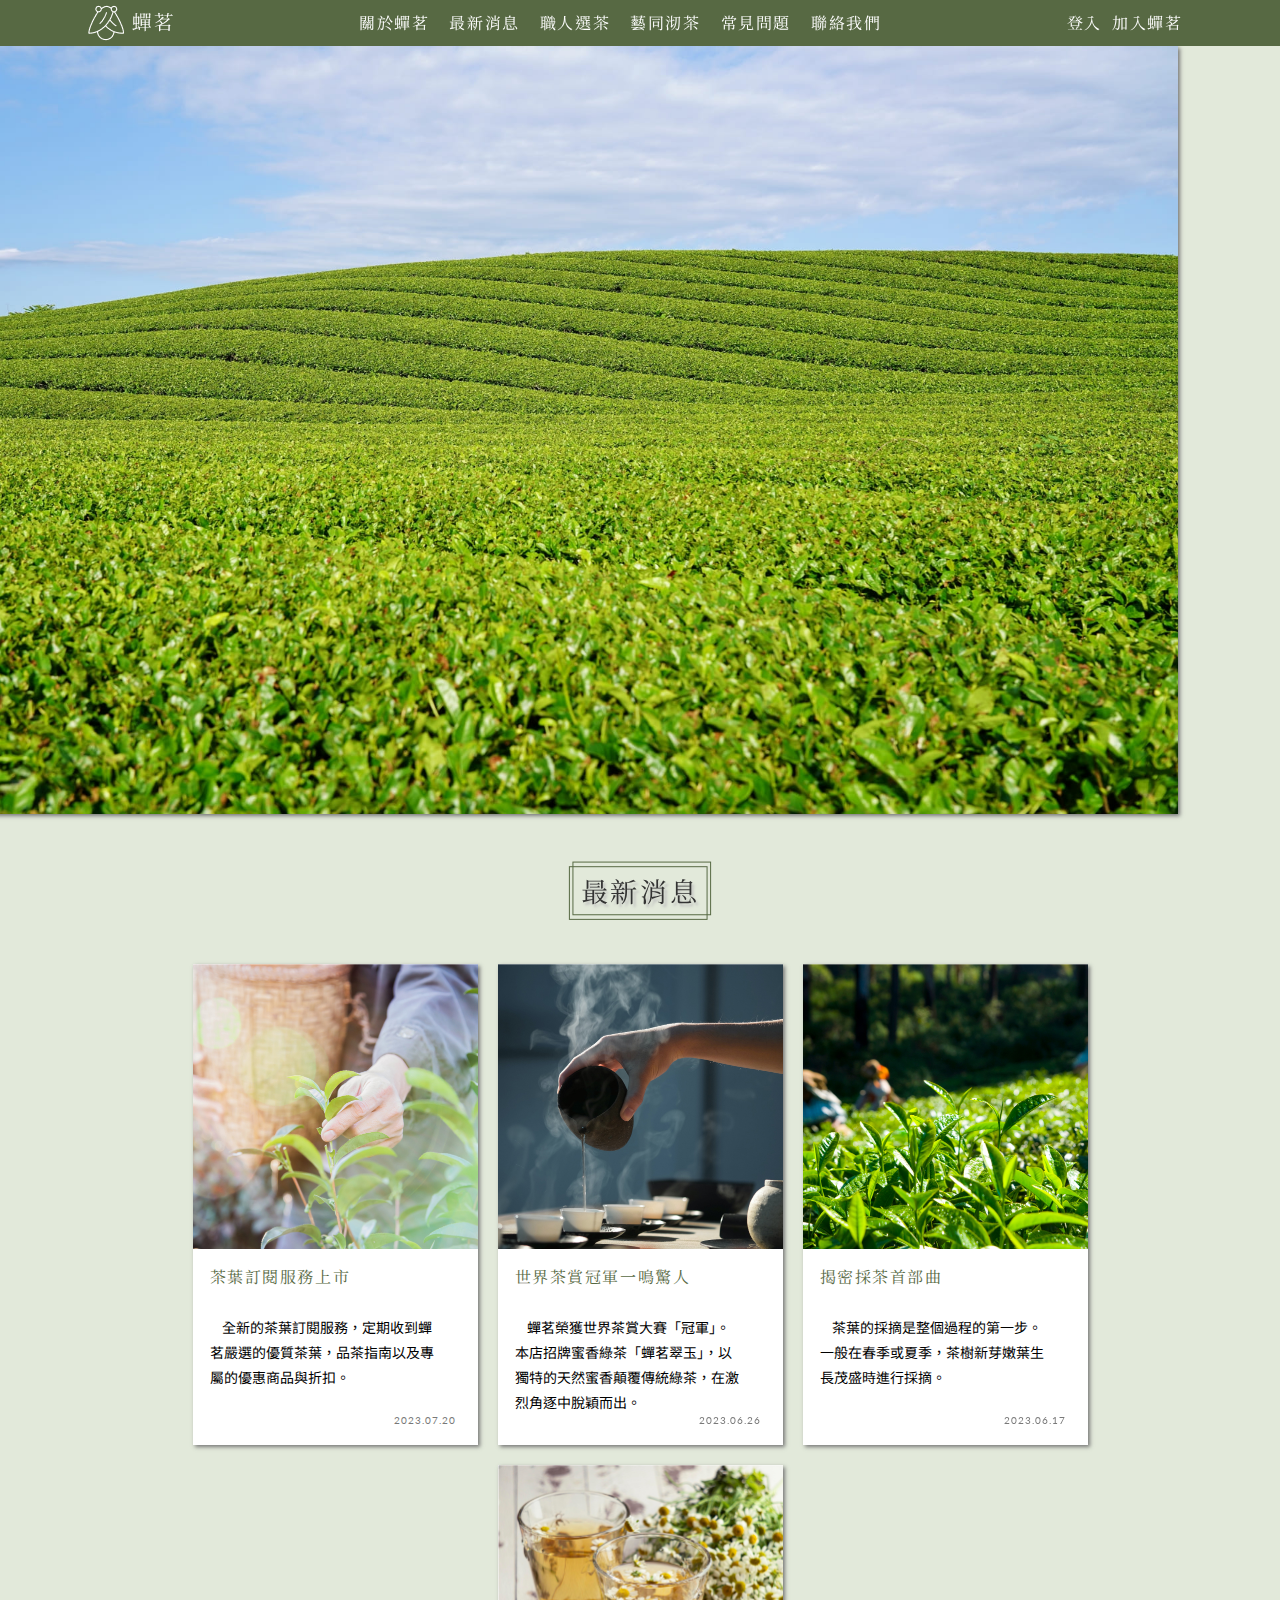
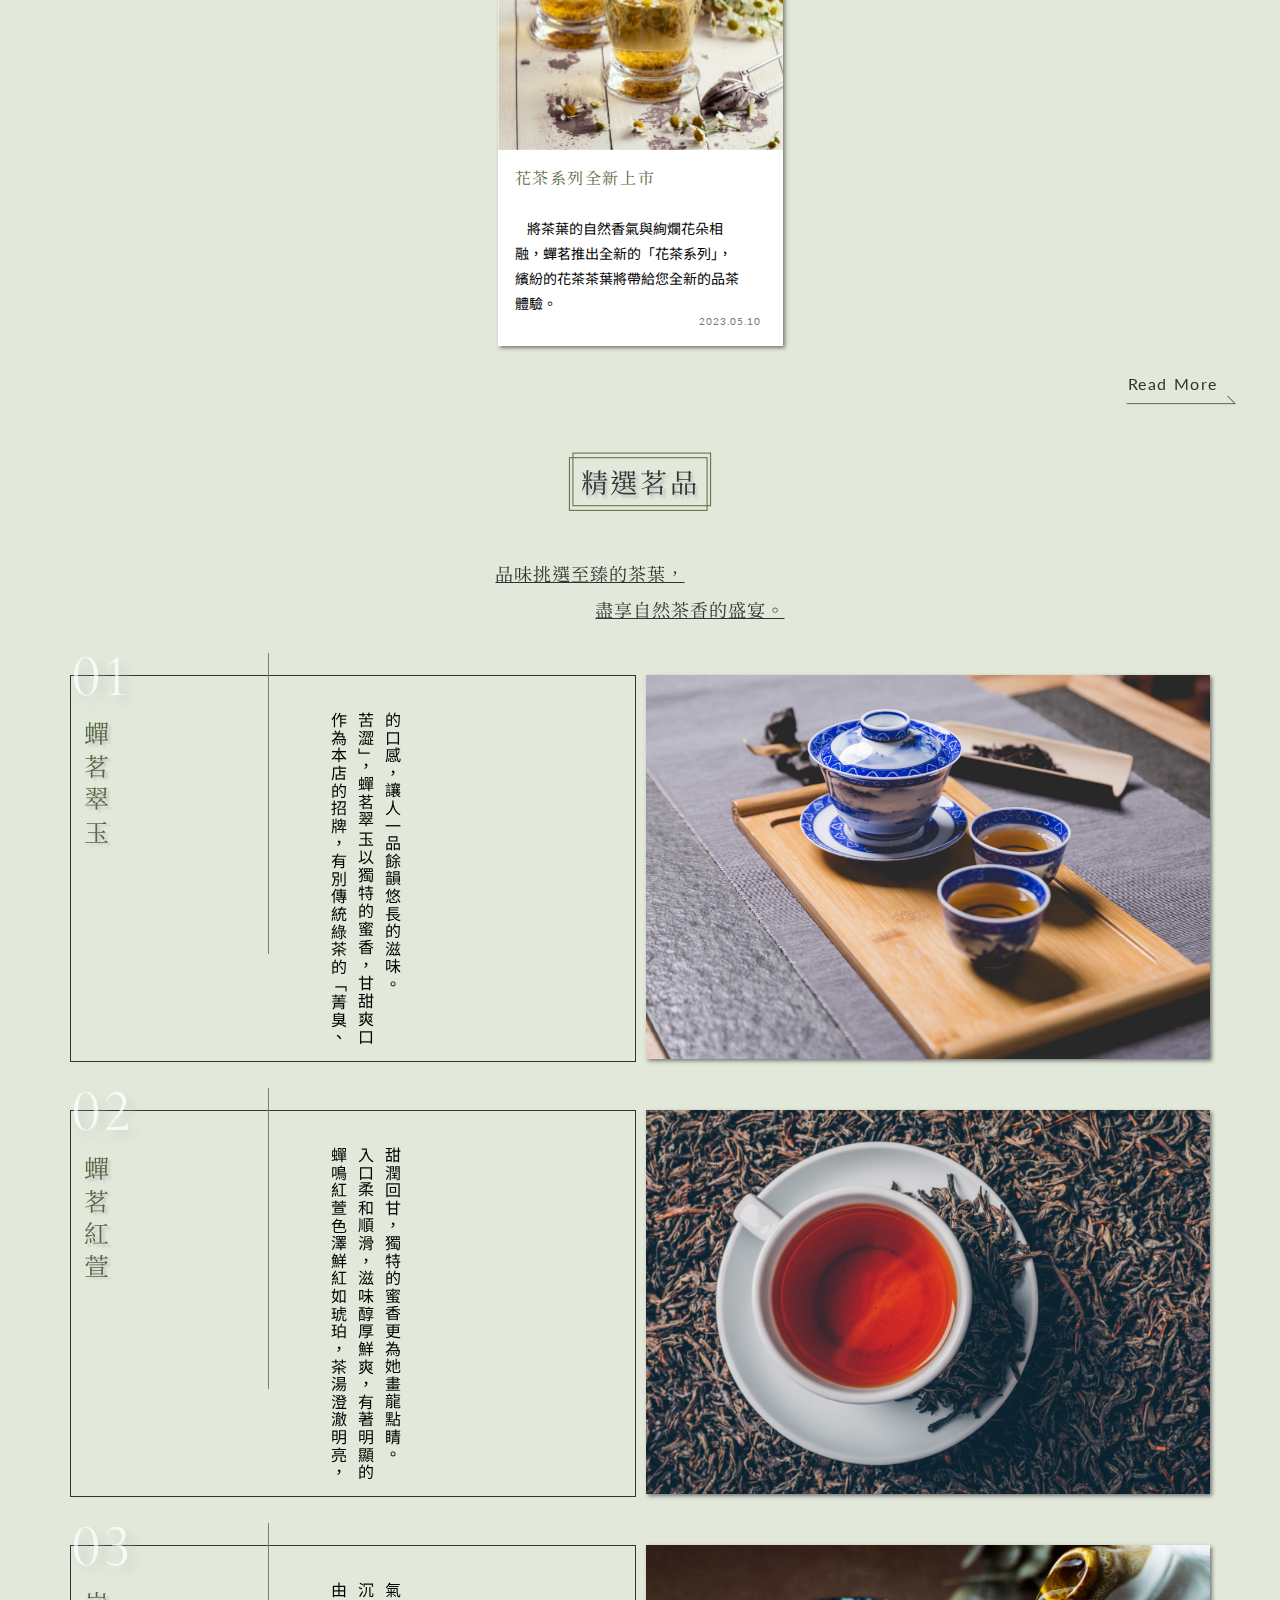
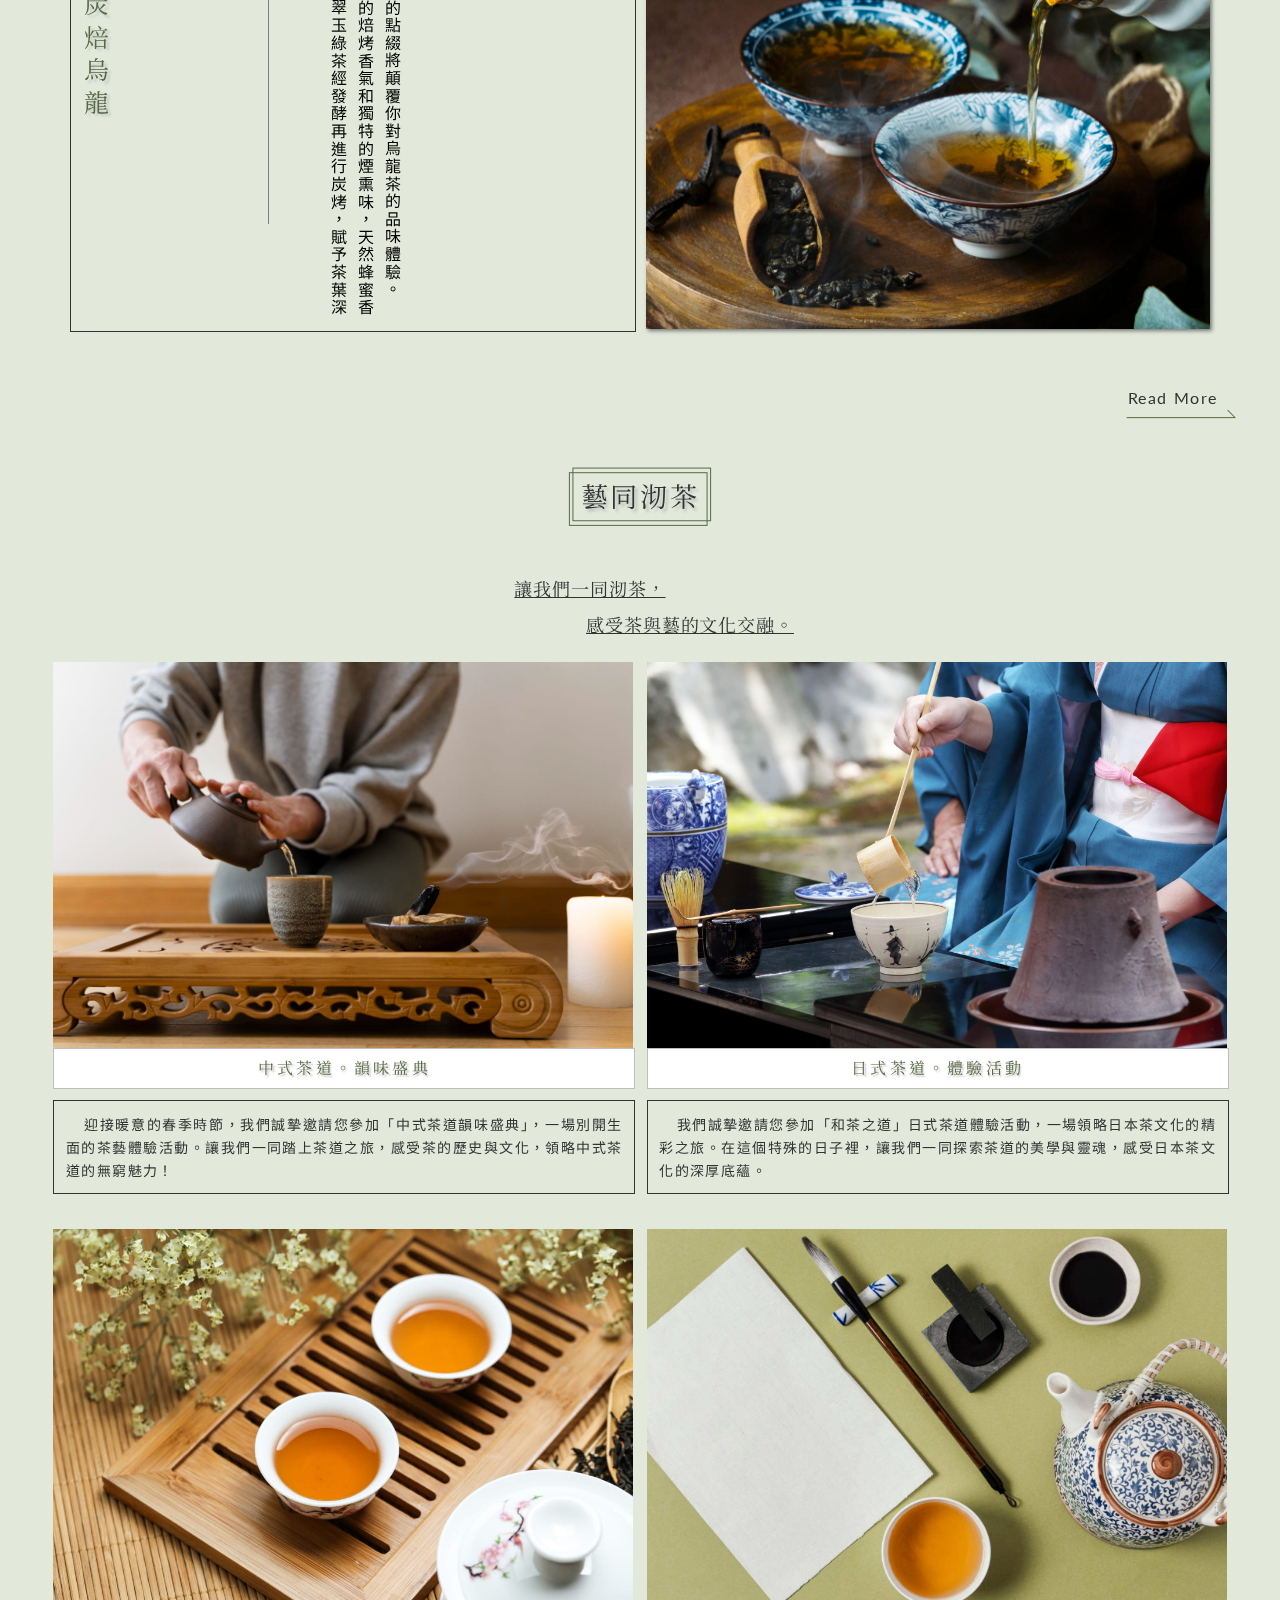
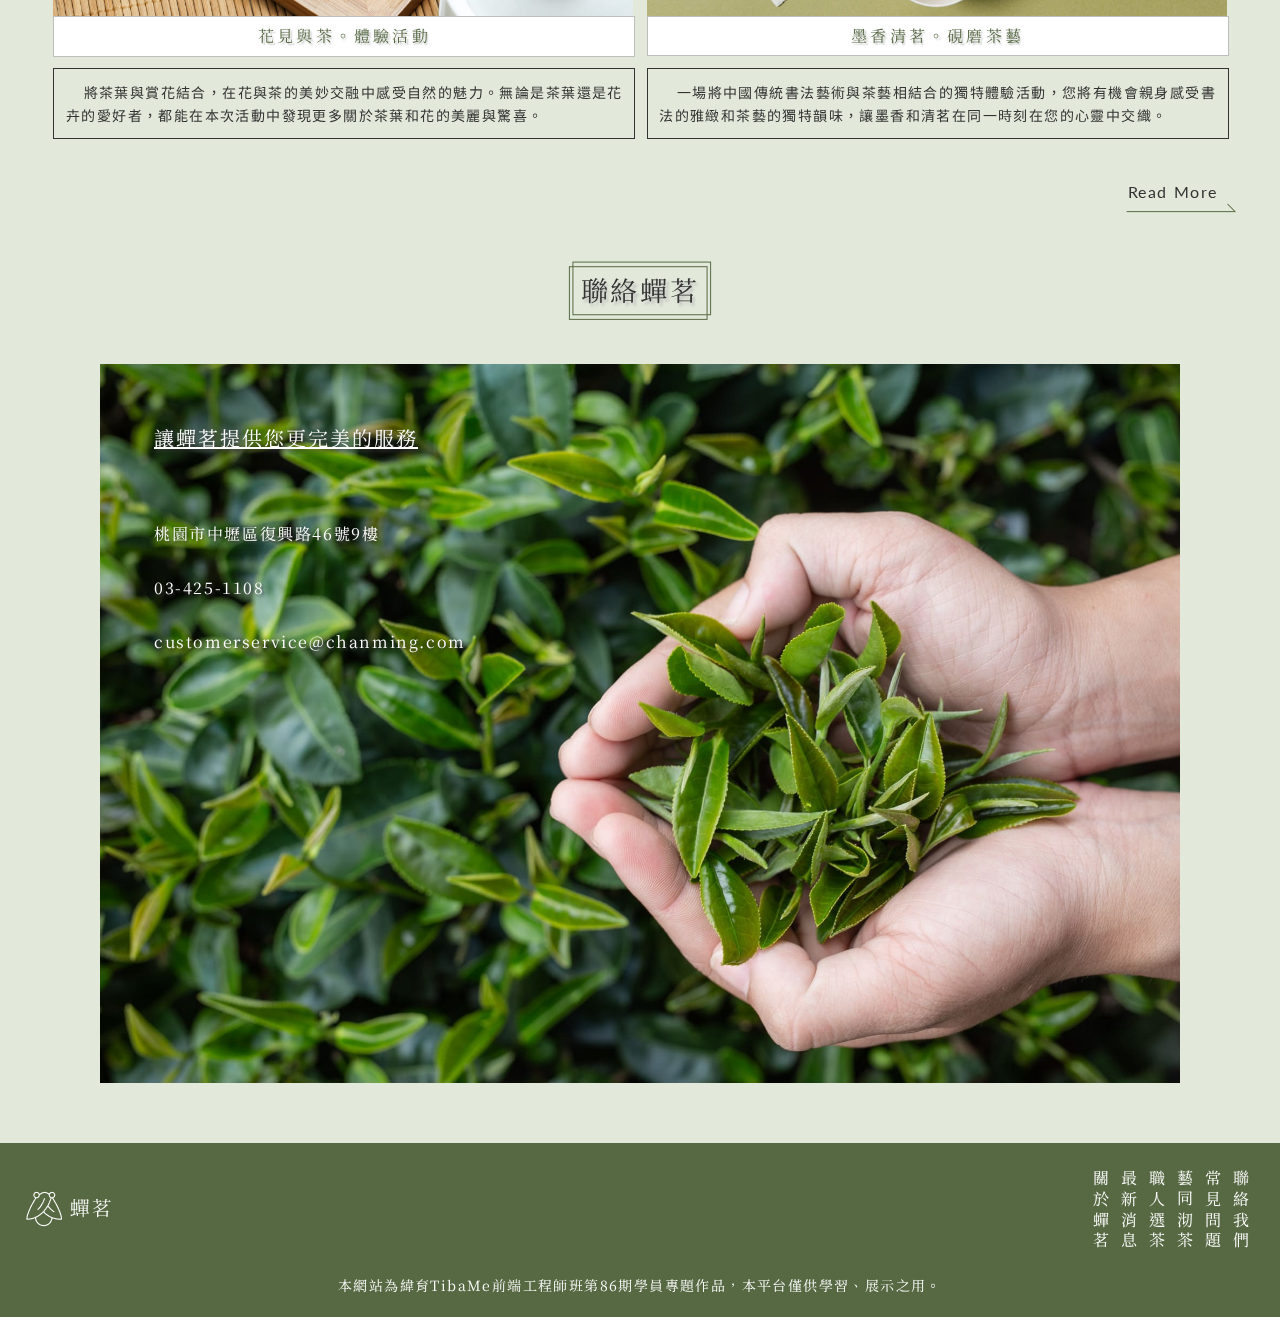
==== commit 63ddf4bf: "update" ====
--- a/index.html
+++ b/index.html
@@ -7,60 +7,65 @@
     <link rel="stylesheet" href="CSS/reset.css">
     <link rel="stylesheet" href="CSS/for_all.css">
     <link rel="stylesheet" href="CSS/index.css">
-    <link rel="stylesheet" href="https://cdnjs.cloudflare.com/ajax/libs/font-awesome/6.4.0/css/all.min.css" integrity="sha512-iecdLmaskl7CVkqkXNQ/ZH/XLlvWZOJyj7Yy7tcenmpD1ypASozpmT/E0iPtmFIB46ZmdtAc9eNBvH0H/ZpiBw==" crossorigin="anonymous" referrerpolicy="no-referrer" />
-
+    <link rel="stylesheet" href="CSS/grid.css">
+    <link rel="stylesheet" href="CSS/animate.css">
+    <script src="JavaScript/jquery-3.7.0.js"></script>
+    <script src="JavaScript/index.js"></script>
+	<script src="JavaScript/jquery.lettering.js"></script>
+	<script src="JavaScript/jquery.textillate.js"></script>
 </head>
 <body>
-    <header>
-        <nav>
-            <div class="menu-logo">
-                <a href="#"><img src="Images/Logo.png"alt=""></a>
-            </div>
-            <ul class="menu-bar">
-                <li><a href="about_us.html">關於蟬茗</a></li>
-                <li><a href="news.html">最新消息</a></li>
-                <li><a href="#">職人選茶</a></li>
-                <li><a href="#">藝同沏茶</a></li>
-                <li><a href="#">常見問題</a></li>
-                <li><a href="#">聯絡我們</a></li>
-            </ul>
-            <ul class="menu-login">
-                <li><a href="#">登入</a></li>
-                <li><a href="#">加入蟬茗</a></li>
-                <li><a href="#"><i class="fa-sharp fa-solid fa-cart-shopping"></i></a></li>
-            </ul>
+    <input type="checkbox" name="" id="menu-switch">
+    <header class="main-header">
+        <div class="logo">
+            <a href="#">
+                <img src="Images/Logo.png"alt="">
+            </a>
+        </div>
+
+        <div class="hb">
+            <label for="menu-switch">
+                <span></span>
+                <span></span>
+                <span></span>
+            </label>
+        </div>
+
+        <nav class="main-nav">
+            <a href="about_us.html">關於蟬茗</a>
+            <a href="news.html">最新消息</a>
+            <a href="#">職人選茶</a>
+            <a href="#">藝同沏茶</a>
+            <a href="#">常見問題</a>
+            <a href="#">聯絡我們</a>
         </nav>
+
+        <nav class="menu-login">
+            <a href="#">登入</a>
+            <a href="#">加入蟬茗</a>
+        </nav>        
     </header>
+
     <div class="index-banner">
         <div class="index-banner-image">
             <img src="Images/index_first_banner.jpg" alt="">
         </div>
-        <div class="index-txt-bgc">
-            <div class="honey-secret">
-                天然蜂蜜香氣的祕密
-            </div>
-            <div class="belongs-to">
-                歸功於牠．．．
-            </div>
-            <div class="about-chanming-btn">
-                <a href="about_us.html">關於蟬茗</a>
-            </div>
-        </div>
-    </div>
+    </div>
+
     <div class="news">
-        <div class="title-upper-space"></div>
-        <div class="news-upper-decoration"></div>
-        <h2>最新消息</h2>
-        <div class="news-bottom-decoration"></div>
-        <div class="title-bottom-space"></div>
+        <div class="news-title">
+            <img src="Images/title_decoration.svg" alt="">
+            <h2>最新消息</h2>
+        </div>
+        
         <div class="card-wrap">
             <div class="card">
                 <div class="card-image">
                     <img src="Images/news_subscribe.jpg" alt="">
                 </div>
                 <div class="news-info">
-                    <h4>茶葉訂閱服務上市</h4>
-                    <p>全新的茶葉訂閱服務，定期收到蟬茗嚴選的優質茶葉，品茶指南以及專屬的優惠商品與折扣。</p>
+                    <h4 id="news-headline">茶葉訂閱服務上市</h4>
+                    <p>&nbsp;&nbsp;&nbsp;&nbsp;全新的茶葉訂閱服務，定期收到蟬茗嚴選的優質茶葉，品茶指南以及專屬的優惠商品與折扣。</p>
                     <span>2023.07.20</span>
                 </div>
             </div>
@@ -70,7 +75,7 @@
                 </div>
                 <div class="news-info">
                     <h4>世界茶賞冠軍一鳴驚人</h4>
-                    <p>蟬茗榮獲世界茶賞大賽「冠軍」。本店招牌蜜香綠茶「蟬茗翠玉」，以獨特的天然蜜香顛覆傳統綠茶，在激烈角逐中脫穎而出。</p>
+                    <p>&nbsp;&nbsp;&nbsp;&nbsp;蟬茗榮獲世界茶賞大賽「冠軍」。本店招牌蜜香綠茶「蟬茗翠玉」，以獨特的天然蜜香顛覆傳統綠茶，在激烈角逐中脫穎而出。</p>
                     <span>2023.06.26</span>
                 </div>
             </div>
@@ -80,7 +85,7 @@
                 </div>
                 <div class="news-info">
                     <h4>揭密採茶首部曲</h4>
-                    <p>茶葉的採摘是整個過程的第一步。一般在春季或夏季，茶樹新芽嫩葉生長茂盛時進行採摘。</p>
+                    <p>&nbsp;&nbsp;&nbsp;&nbsp;茶葉的採摘是整個過程的第一步。一般在春季或夏季，茶樹新芽嫩葉生長茂盛時進行採摘。</p>
                     <span>2023.06.17</span>
                 </div>
             </div>
@@ -90,27 +95,29 @@
                 </div>
                 <div class="news-info">
                     <h4>花茶系列全新上市</h4>
-                    <p>將茶葉的自然香氣與絢爛花朵相融，蟬茗推出全新的「花茶系列」，繽紛的花茶茶葉將帶給您全新的品茶體驗。</p>
+                    <p>&nbsp;&nbsp;&nbsp;&nbsp;將茶葉的自然香氣與絢爛花朵相融，蟬茗推出全新的「花茶系列」，繽紛的花茶茶葉將帶給您全新的品茶體驗。</p>
                     <span>2023.05.10</span>
                 </div>
             </div>
-        </div>
-        <div class="btn-viewmore">
-            <a href="news.html">Read More</a>
-        </div>
-    </div>
-
-    <div class="index-product-section">
-        <div class="title-upper-space"></div>
-        <div class="product-upper-decoration"></div>
-        <h2>精選茗品</h2>
-        <div class="product-bottom-decoration"></div>
-        <div class="event-bottom-space"></div>
-        <div class="product-slogan">
-            <h3 class="taste-selection-slogan">品味挑選至臻的茶葉，</h3>
-            <h3 class="taste-tea-slogan">盡享自然茶香的盛宴。</h3>
-        </div>
-        <div class="title-bottom-space"></div>
+            
+        </div>
+        <div class="btn-readmore">
+            <a class="read-more-txt" href="news.html">Read More</a>
+            <a class="read-more-arrow" href="news.html"><img src="Images/arrow.png" alt=""></a>
+        </div>  
+    </div>
+
+    <div class="products">
+        <div class="products-title">
+            <img src="Images/title_decoration.svg" alt="">
+            <h2>精選茗品</h2>
+        </div>
+        <h3 class="top-products-slogan">
+            品味挑選至臻的茶葉，
+        </h3>
+        <h3 class="bottom-products-slogan">
+            盡享自然茶香的盛宴。
+        </h3>
         <div class="product-section">
             <div class="product-section-txt">
                 <div class="product-ranking">
@@ -121,14 +128,16 @@
                 </div>
                 <div class="name-line"></div>
                 <div class="product-dsc">
-                    作為本店的招牌，有別傳統綠茶的「菁臭、苦澀」，蟬茗翠玉以獨特的蜜香，甘甜爽口的口感，讓人一品餘韻悠長的滋味。
+                    <p>
+                        作為本店的招牌，有別傳統綠茶的「菁臭、苦澀」，蟬茗翠玉以獨特的蜜香，甘甜爽口的口感，讓人一品餘韻悠長的滋味。
+                    </p>
                 </div>
             </div>
             <div class="product-section-image">
                 <img src="Images/index_first_product.jpg" alt="">
             </div>
         </div>
-        <div class="product-section-second">
+        <div class="product-section">
             <div class="product-section-txt">
                 <div class="product-ranking">
                     02
@@ -138,10 +147,12 @@
                 </div>
                 <div class="name-line"></div>
                 <div class="product-dsc">
-                    蟬鳴紅萱色澤鮮紅如琥珀，茶湯澄澈明亮，入口柔和順滑，滋味醇厚鮮爽，有著明顯的甜潤回甘，獨特的蜜香更為她畫龍點睛。
-                </div>
-            </div>
-            <div class="product-section-second-image">
+                    <p>
+                        蟬鳴紅萱色澤鮮紅如琥珀，茶湯澄澈明亮，入口柔和順滑，滋味醇厚鮮爽，有著明顯的甜潤回甘，獨特的蜜香更為她畫龍點睛。
+                    </p>
+                </div>
+            </div>
+            <div class="product-section-image">
                 <img src="Images/index_second_product.jpg" alt="">
             </div>
         </div>
@@ -155,93 +166,117 @@
                 </div>
                 <div class="name-line"></div>
                 <div class="product-dsc">
-                    由翠玉綠茶經發酵再進行炭烤，賦予茶葉深沉的焙烤香氣和獨特的煙熏味，天然蜂蜜香氣的點綴將顛覆你對烏龍茶的品味體驗。
+                    <p>
+                        由翠玉綠茶經發酵再進行炭烤，賦予茶葉深沉的焙烤香氣和獨特的煙熏味，天然蜂蜜香氣的點綴將顛覆你對烏龍茶的品味體驗。
+                    </p>
                 </div>
             </div>
             <div class="product-section-image">
                 <img src="Images/index_third_product.jpg" alt="">
             </div>
         </div>
-        <div class="btn-viewmore">
-            <a href="#">View More</a>
-        </div>
-    </div>
-
-    <div class="index-event-section">
-        <div class="title-upper-space"></div>
-        <div class="event-upper-decoration"></div>
-        <h2>藝同沏茶</h2>
-        <div class="event-bottom-decoration"></div>
-        <div class="event-bottom-space"></div>
-        <div class="event-slogan">
-            <h3 class="together-enjoy-slogan">讓我們一同沏茶，</h3>
-            <h3 class="experience-tea-slogan">感受茶與藝的文化交融。</h3>
-        </div>
-        <div class="title-bottom-space"></div>
-        <div class="chinesechado">
-            <div class="index-event-image">
-                <img src="Images/chinese_chado.jpg" alt="">
-            </div>
-            <div class="index-event-info">
-                <div class="event-title">
-                    <div class="first-line">中式茶道</div>
-                    <div class="second-line">韻味盛典</div>
-                </div>
-                <div class="event-content">
-                    <p>
-                        迎接暖意的春季時節，我們誠摯邀請您參加「中式茶道韻味盛典」，一場別開生面的茶藝體驗活動。讓我們一同踏上茶道之旅，感受茶的歷史與文化，領略中式茶道的無窮魅力！
-                    </p>
-                </div>
-            </div>
-        </div>
-        <div class="flowerandtea">
-            <div class="index-event-image">
-                <img src="Images/flowerandtea.jpg" alt="">
-            </div>
-            <div class="index-event-info">
-                <div class="event-title">
-                    <span class="first-line-flower">花見與茶</span>
-                    <span class="second-line-flower">體驗活動</span>
-                </div>
-                <div class="event-content-flower">
-                    <p>
-                        將茶葉與賞花結合，在花與茶的美妙交融中感受自然的魅力。無論是茶葉還是花卉的愛好者，都能在本次活動中發現更多關於茶葉和花的美麗與驚喜。
-                    </p>
-                </div>
-            </div>
-        </div>
-        <div class="japanesechado">
-            <div class="index-event-image">
-                <img src="Images/japanesechado.jpg" alt="">
-            </div>
-            <div class="index-event-info">
-                <div class="event-title">
-                    <span class="first-line">日式茶道</span>
-                    <span class="second-line">體驗活動</span>
-                </div>
-                <div class="event-content">
-                    <p>
-                        我們誠摯邀請您參加「和茶之道」日式茶道體驗活動，一場領略日本茶文化的精彩之旅。在這個特殊的日子裡，讓我們一同探索茶道的美學與靈魂，感受日本茶文化的深厚底蘊。
-                    </p>
-                </div>
-            </div>
-        </div>
-    </div>
-    <div class="index-contact-section">
-        <div class="title-upper-space"></div>
-        <div class="contact-upper-decoration"></div>
-        <h2>聯絡蟬茗</h2>
-        <div class="contact-bottom-decoration"></div>
-        <div class="title-bottom-space"></div>
-        <img src="Images/index_contact us.jpg" alt="">
-        <span class="chanming-service-title">讓蟬茗替您提供更完美的服務</span>
-        <span class="chanming-address">桃園市中壢區復興路46號9樓</span>
-        <span class="chanming-tel">03-425-1108</span>
-        <span class="chanming-email">customerservice@chanming.com</span>
-        <div class="contact-map">
-            <iframe src="https://www.google.com/maps/embed?pb=!1m18!1m12!1m3!1d3617.2491781960202!2d121.2250227!3d24.9576355!2m3!1f0!2f0!3f0!3m2!1i1024!2i768!4f13.1!3m3!1m2!1s0x346823ea50c732a5%3A0x1b5e6ee66e9fec49!2z57ev6IKyVGliYU1l6ZmE6Kit5Lit5aOi6IG36KiT5Lit5b-D!5e0!3m2!1szh-TW!2stw!4v1690385292259!5m2!1szh-TW!2stw" width="350" height="300" style="border:0;" allowfullscreen="" loading="lazy" referrerpolicy="no-referrer-when-downgrade"></iframe>
-        </div>
-        <div class="title-bottom-space"></div>
+        <div class="btn-readmore">
+            <a class="read-more-txt" href="news.html">Read More</a>
+            <a class="read-more-arrow" href="news.html"><img src="Images/arrow.png" alt=""></a>
+        </div>
+    </div>
+
+    <div class="events">
+        <div class="events-title">
+            <img src="Images/title_decoration.svg" alt="">
+            <h2>藝同沏茶</h2>
+        </div>
+        <h3 class="top-events-slogan">
+            讓我們一同沏茶，
+        </h3>
+        <h3 class="bottom-events-slogan">
+            感受茶與藝的文化交融。
+        </h3>
+        <div class="event-flex-section">
+            <div class="events-section">
+                <div class="event-image">
+                    <img src="Images/chinese_chado.jpg" alt="">
+                </div>
+                <div class="event-name-block">
+                    <span>中式茶道。韻味盛典</span>
+                </div>
+                <div class="event-info-block">
+                    <p>
+                        &nbsp;&nbsp;&nbsp;&nbsp;迎接暖意的春季時節，我們誠摯邀請您參加「中式茶道韻味盛典」，一場別開生面的茶藝體驗活動。讓我們一同踏上茶道之旅，感受茶的歷史與文化，領略中式茶道的無窮魅力！
+                    </p>
+                </div>
+            </div>
+            <div class="events-section">
+                <div class="event-image">
+                    <img src="Images/japanesechado.jpg" alt="">
+                </div>
+                <div class="event-name-block">
+                    <span>日式茶道。體驗活動</span>
+                </div>
+                <div class="event-info-block">
+                    <p>
+                        &nbsp;&nbsp;&nbsp;&nbsp;我們誠摯邀請您參加「和茶之道」日式茶道體驗活動，一場領略日本茶文化的精彩之旅。在這個特殊的日子裡，讓我們一同探索茶道的美學與靈魂，感受日本茶文化的深厚底蘊。
+                    </p>
+                </div>
+            </div>
+            <div class="events-section">
+                <div class="event-image">
+                    <img src="Images/flowerandtea.jpg" alt="">
+                </div>
+                <div class="event-name-block">
+                    <span>花見與茶。體驗活動</span>
+                </div>
+                <div class="event-info-block">
+                    <p>
+                        &nbsp;&nbsp;&nbsp;&nbsp;將茶葉與賞花結合，在花與茶的美妙交融中感受自然的魅力。無論是茶葉還是花卉的愛好者，都能在本次活動中發現更多關於茶葉和花的美麗與驚喜。
+                    </p>
+                </div>
+            </div>
+            <div class="events-section">
+                <div class="event-image">
+                    <img src="Images/calligraphy_and_tea.jpg" alt="">
+                </div>
+                <div class="event-name-block">
+                    <span>墨香清茗。硯磨茶藝</span>
+                </div>
+                <div class="event-info-block">
+                    <p>
+                        &nbsp;&nbsp;&nbsp;&nbsp;一場將中國傳統書法藝術與茶藝相結合的獨特體驗活動，您將有機會親身感受書法的雅緻和茶藝的獨特韻味，讓墨香和清茗在同一時刻在您的心靈中交織。
+                    </p>
+                </div>
+            </div>
+        </div>
+        <div class="btn-readmore">
+            <a class="read-more-txt" href="news.html">Read More</a>
+            <a class="read-more-arrow" href="news.html"><img src="Images/arrow.png" alt=""></a>
+        </div>
+    </div>
+    
+    <div class="contact_us">
+        <div class="contact-title">
+            <img src="Images/title_decoration.svg" alt="">
+            <h2>聯絡蟬茗</h2>
+        </div>
+        <div class="info-section">
+            <div class="info-section-image">
+                <div class="contact-slogan">
+                    讓蟬茗提供您更完美的服務
+                </div>
+                <div class="contact-address">
+                    桃園市中壢區復興路46號9樓
+                </div>
+                <div class="contact-phone">
+                    03-425-1108
+                </div>
+                <div class="contact-email">
+                    customerservice@chanming.com
+                </div>
+                <div class="contact-map">
+                    <iframe src="https://www.google.com/maps/embed?pb=!1m18!1m12!1m3!1d3617.2491781960202!2d121.2250227!3d24.9576355!2m3!1f0!2f0!3f0!3m2!1i1024!2i768!4f13.1!3m3!1m2!1s0x346823ea50c732a5%3A0x1b5e6ee66e9fec49!2z57ev6IKyVGliYU1l6ZmE6Kit5Lit5aOi6IG36KiT5Lit5b-D!5e0!3m2!1szh-TW!2stw!4v1690385292259!5m2!1szh-TW!2stw" width="100%" height="300" style="border:0;" allowfullscreen="" loading="lazy" referrerpolicy="no-referrer-when-downgrade"></iframe>
+                </div>
+                <img src="Images/index_contact_us.jpg" alt="">
+            </div> 
+        </div>
     </div>
 
     <footer>
@@ -261,7 +296,7 @@
             </div>
         </div>
         <div class="copyright">
-            本網站為緯育TibaMe前端工程師班第85期學員專題作品，本平台僅供學習、展示之用。
+            本網站為緯育TibaMe前端工程師班第86期學員專題作品，本平台僅供學習、展示之用。
         </div>
     </footer>
 </body>
--- a/CSS/for_all.css
+++ b/CSS/for_all.css
@@ -3,41 +3,34 @@
 body{
    background-color: #E2E9DA;
 }
-header{
-   /* width: 100%; */
+.logo img{
+   vertical-align: top;
+}
+.main-header{
+   width: 100%;
+   display: flex;
+   justify-content: space-around;
+   padding: 5px 0 5px 0;
    background-color: #576943;
-   /* text-align: center; */
-   /* padding: 10px 0; */
-   min-width: 1200px;
-   height: 60px;
-   /* padding-left: 10px; */
+   position: relative;
 }
-nav{
+
+.main-nav{
    display: flex;
-   width: 1200px;
-   margin: auto;
-   justify-content: space-between;
 }
-.menu-logo{
+.main-nav a{
    padding: 10px;
-}
-.menu-logo img{
-   width: 100%;
-}
-.menu-bar{
-   display: flex;
-   align-items: center;
-}
-.menu-bar a{
-   color: white;
    text-decoration: none;
+   color: #fff;
    font-size: 16px;
-   margin-right: 24px;
    font-family: 'Noto Serif TC', serif;
    letter-spacing: 0.1em;
 }
-.menu-bar a:hover{
+.main-nav a:hover{
    text-decoration: underline;
+}
+#menu-switch{
+   display: none;
 }
 .menu-login{
    display: flex;
@@ -48,52 +41,143 @@
    color: white;
    text-decoration: none;
    font-size: 16px;
-   margin-right: 24px;
+   margin-right: 10px;
    font-family: 'Noto Serif TC', serif;
    letter-spacing: 0.1em;
 }
 .menu-login a:hover{
    text-decoration: underline;
 }
-
 footer{
-   height: 180px;
    width: 100%;
    background-color: #576943;
    display: flex;
    flex-direction: column;
    justify-content: center;
- }
- .footer-section{
+}
+.footer-section{
    display: flex;
    justify-content: space-between;
    align-items: center;
-   width: 1200px;
-   margin: auto;
-}
-.footer-logo{
-   width: 86px;
-   height: 36px;
+   padding: 2%;
 }
 .footer-logo img{
    width: 100%;
 }
- .footer-bar{
+.footer-bar{
    writing-mode: vertical-lr;
- }
- .footer-bar a{
-    text-decoration: none;
-    line-height: 35px;
-    color: #fff;
-    font-size: 16px;
-    font-family: 'Noto Serif TC', serif;
-    letter-spacing: 0.3em;
- }
- .copyright{
-    font-size: 14px;
-    letter-spacing: 0.1em;
-    color: #fff;
-    font-family: 'Noto Serif TC', serif;
-    text-align: center;
-    padding-bottom: 8px;
- }
+}
+.footer-bar a{
+   text-decoration: none;
+   line-height: 20px;
+   color: #fff;
+   font-size: 12px;
+   font-family: 'Noto Serif TC', serif;
+   letter-spacing: 0.3em;
+}
+.copyright{
+   font-size: 10px;
+   letter-spacing: 0.1em;
+   color: #fff;
+   font-family: 'Noto Serif TC', serif;
+   text-align: center;
+   padding: 0 2% 2%;
+}
+
+@media screen and (max-width: 767px) {
+   .hb label{
+      width: 40px;
+      height: 40px;
+      background-color: #576943;
+      display: block;
+      position: relative;
+   }
+   .main-nav{
+      position: absolute;
+      width: 90%;
+      height: calc(100vh - 60px);
+      background-color: rgba(174, 167, 109, 0.5);
+      top: 100%;
+      left: 0%;
+      translate: -100% 0%;
+      flex-direction: column;
+      transition: 1s;
+      opacity: 0;
+   }
+   .main-nav a + a{
+      border-top: 1px solid #576943;
+   }
+   #menu-switch:checked + .main-header .main-nav{
+      translate: 0% 0%;
+      opacity: 1;
+   }
+   /* -------------------------------------- */
+   .hb span{
+      width: 60%;
+      height: 2px;
+      background-color: #bebebe;
+      position: absolute;
+      inset: 0;
+      margin: auto;
+   }
+   .hb span:nth-child(1){
+      translate: 0px -10px;
+      rotate: 0deg;
+      transition: translate 0.3s 0.3s,
+                   rotate 0.3s 0s;
+   }
+   .hb span:nth-child(2){
+      opacity: 1;
+      transition: opacity 0.3s 0.6s;
+   }
+   .hb span:nth-child(3){
+      translate: 0px 10px;
+      rotate: 0deg;
+      transition: translate 0.3s 0.3s,
+                   rotate 0.3s 0s;
+   }
+   #menu-switch:checked + .main-header .hb span:nth-child(1){
+      translate: 0px 0px;
+      rotate: 45deg;
+      transition: translate 0.3s 0.3s,
+                   rotate 0.3s 0.6s;
+   }
+   #menu-switch:checked + .main-header .hb span:nth-child(2){
+      opacity: 0;
+      transition: opacity 0.3s;
+   }
+   #menu-switch:checked + .main-header .hb span:nth-child(3){
+      translate: 0px 0px;
+      rotate: 315deg;
+      transition: translate 0.3s 0.3s,
+                   rotate 0.3s 0.6s;
+   }
+}
+@media screen and (min-width: 414px) {
+   .footer-bar a{
+      font-size: 14px;
+   }
+   .copyright{
+      font-size: 12px;
+   }
+}
+@media screen and (min-width: 768px) {
+   .hb{
+      display: none;
+   }
+   .main-nav{
+      flex-direction: row;
+   }
+   .footer-bar a{
+      font-size: 16px;
+      line-height: 28px;
+   }
+   .copyright{
+      font-size: 14px;
+   }
+}
+@media screen and (min-width: 768px) and (hover:hover) {
+   .main-nav a:hover{
+      color: #fff;
+   }
+}--- a/CSS/index.css
+++ b/CSS/index.css
@@ -1,77 +1,32 @@
 .index-banner{
-   width: 1200px;
-   height: 600px;
-   margin: auto;
-   position: relative;
+   margin: auto;
 }
 .index-banner-image{
-   width: 1200px;
-   height: 600px;
-   position: relative;
+   width: 100%;
 }
 .index-banner-image img{
    width: 100%;
-   height: 600px;
-   object-fit: cover;
+   height: 60vw;
    box-shadow: 2px 2px 4px rgb(120, 120, 120);
-   position: absolute;
-   left: -12%;
-}
-.index-txt-bgc{
-   width: 400px;
-   height: 200px;
-   background-color: #D9D9D9;
-   opacity: 85%;
-   box-shadow: 2px 2px 4px rgb(120, 120, 120);
-   position: absolute;
-   right: 6%;
-   bottom: 24%;
-}
-.honey-secret{
-   font-family: 'Noto Serif TC', serif;
-   color: #576943;
-   font-size: 23px;
-   letter-spacing: 0.1em;
-   text-shadow: 0.1em 0.1em 0.2em #bebebe;
-   position: absolute;
-   left: 9%;
-   top: 27%;
-}
-.belongs-to{
-   font-family: 'Noto Serif TC', serif;
-   color: #576943;
-   font-size: 23px;
-   letter-spacing: 0.1em;
-   text-shadow: 0.1em 0.1em 0.2em #bebebe;
-   position: absolute;
-   left: 9%;
-   top: 50%;
-}
-.about-chanming-btn{
-   position: absolute;
-   right: 10%;
-   bottom: 14%;
-}
-.about-chanming-btn a{
-   text-decoration: none;
-   font-family: 'Noto Serif TC', serif;
-   color: #383838;
-   font-size: 15px;
-   letter-spacing: 0.1em;
-   text-shadow: 0.1em 0.1em 0.2em #bebebe;
-}
-.title-upper-space{
-   height: 60px;
-}
-.title-bottom-space{
-   height: 60px;
+   margin-left: -8%;
 }
 .news{
-   width: 1200px;
-   margin: auto;
-   position: relative;
-}
-h2{
+   width: 100%;
+   max-width: 1200px;
+   margin: 0 auto;
+}
+.news-title{
+   width: 100%;
+   margin: 60px 0;
+   display: flex;
+   justify-content: center;
+   align-items: center;
+}
+.news-title img{
+   position: absolute;
+   margin: auto;
+}
+.news-title h2{
    font-family: 'Noto Serif TC', serif;
    color: #333333;
    font-size: 1.7em;
@@ -79,38 +34,28 @@
    letter-spacing: 0.1em;
    text-align: center;
 }
-.news-upper-decoration{
-   width: 130px;
-   height: 50px;
-   border: 1px solid #576943;
-   position: absolute;
-   left: 44.5%;
-   top: 6.6%;
-}
-.news-bottom-decoration{
-   width: 130px;
-   height: 50px;
-   border: 1px solid #576943;
-   position: absolute;
-   left: 44%;
-   top: 7.5%;
-}
+
 .card-wrap{
    display: flex;
    flex-wrap: wrap;
    margin: auto;
-   justify-content: space-between;
+   justify-content: center;
+}
+.card{
+   width: 285px;
+   flex-shrink: 0;
+   margin: 0 10px 20px;
+   box-shadow: 2px 2px 4px rgb(120, 120, 120);
 }
 .card-image{
    width: 285px;
    height: 285px;
 }
-.card-image img{
-   width: 100%;
-   height: 100%;
-   object-fit: cover;
-}
-h4 {
+.card .card-image img{
+   width: 100%;
+   /* object-fit: cover; */
+}
+.card .news-info h4{
    font-family: 'Noto Serif TC', serif;
    font-size: 16px;
    letter-spacing: 0.1em;
@@ -118,13 +63,14 @@
    padding: 20px 0 30px 17px;
 }
 .news-info {
-   width: 285px;
-   height: 215px;
+   width: 100%;
+   /* height: 20%; */
    background-color: #fff;
-   box-shadow: 2px 2px 4px rgb(120, 120, 120);
    position: relative;
 }
 .news-info p {
+   width: 80%;
+   min-height: 100px;
    line-height: 25px;
    font-size: 14px;
    padding: 0px 20px 30px 17px;
@@ -145,393 +91,402 @@
    right: 0.5%;
    bottom: 6%;
 }
-.btn-viewmore a {
+.btn-readmore {
+   display: flex;
+   flex-direction: column;
+   align-items: flex-end;
+}
+.btn-readmore .read-more-txt{
    font-size: 16px;
    letter-spacing: 0.1em;
    text-decoration: none;
    font-family: 'Lato', sans-serif;
    color: #333333;
-   display: inline-block;
-   width: 100%;
-   padding: 25px 0px 0px 0px;
+   padding: 10px 22px 0 0;
    text-align: right;
-}
-.index-product-section{
-   width: 1200px;
-   margin: auto;
-   position: relative;
-}
-.product-upper-decoration{
-   width: 130px;
-   height: 50px;
-   border: 1px solid #576943;
-   position: absolute;
-   left: 44.5%;
-   top: 3.1%;
-}
-.product-bottom-decoration{
-   width: 130px;
-   height: 50px;
-   border: 1px solid #576943;
-   position: absolute;
-   left: 44%;
-   top: 3.5%;
-}
-.product-slogan{
-   position: relative;
-}
-.taste-selection-slogan{
+   float: right;
+}
+.read-more-arrow img{
+   padding-right: 4px;
+}
+.products{
+   width: 100%;
+   max-width: 1200px;
+   margin: 0 auto;
+   position: relative;
+}
+.products-title{
+   width: 100%;
+   margin: 60px 0;
+   display: flex;
+   justify-content: center;
+   align-items: center;
+}
+.products-title img{
+   position: absolute;
+   margin: auto;
+}
+.products-title h2{
+   font-family: 'Noto Serif TC', serif;
+   color: #333333;
+   font-size: 1.7em;
+   text-shadow: 0.1em 0.1em 0.1em #bebebe;
+   letter-spacing: 0.1em;
+   text-align: center;
+}
+.top-products-slogan{
    font-size: 1.13em;
    line-height: 36px;
    letter-spacing: 0.05em;
    text-decoration: underline;
    color: #333333;
    font-family: 'Noto Serif TC', serif;
-   display: block;
-   position: absolute;
-   left: 35%;
-}
-.taste-tea-slogan{
+   text-align: center;
+   margin-right: 100px;
+}
+.bottom-products-slogan{
    font-size: 1.13em;
    line-height: 36px;
    letter-spacing: 0.05em;
    text-decoration: underline;
    color: #333333;
    font-family: 'Noto Serif TC', serif;
-   display: block;
-   position: absolute;
-   right: 35%;
-   top: 35px;
-}
+   text-align: center;
+   margin-left: 100px;
+}
+
 .product-section{
-   width: 1200px;
-   height: 387px;
-   margin: 40px 0 0 0;
+   width: 95%;
+   margin: 4% auto;
    display: flex;
 }
 .product-section-txt{
-   width: 345px;
-   height: 387px;
+   width: 55%;
    border: 1px solid #333333;
    position: relative;
 }
 .product-ranking{
-   display: inline-block;
-   width: 110px;
-   height: 137px;
-   font-size: 80px;
+   font-size: 35px;
+   margin: -17px 0;
    letter-spacing: 0.05em;
    font-family: 'Cormorant Infant', serif;
+   text-shadow: 0.1em 0.1em 0.16em #c4c4c4;
    color: #fff;
-   position: absolute;
-   top: -11%;
-   opacity: .8;
+   opacity: .7;
 }
 .product-name{
    writing-mode: vertical-lr;
-   font-family: 'Noto Serif TC', serif;
-   font-size: 24px;
+   margin: 25px 10px;
+   font-family: 'Noto Serif TC', serif;
+   font-size: 14px;
    letter-spacing: 0.3em;
    color: #576943;
    text-shadow: 0.1em 0.1em 0.1em #c4c4c4;
-   position: absolute;
-   left: 28%;
-   top: 20%;
 }
 .name-line{
    border-left: 0.08em solid #7d7d7d;
    height:78%;
    position: absolute;
-   left: 40%;
+   left: 25%;
    bottom: 28%;
 }
 .product-dsc{
-   width: 115px;
-   height: 250px;
+   width: 100%;
+   height: 100%;
+   position: absolute;
+   left: 30%;
+   top: 9%;
+}
+.product-dsc p{
+   width: 100%;
+   height: 87%;
    writing-mode: vertical-lr;
-   line-height: 25px;
-   font-size: 15px;
+   line-height: 16px;
+   font-size: 10px;
    letter-spacing: 0.1em;
    text-align: justify;
    font-family: 'Noto Sans TC', sans-serif;
-   position: absolute;
-   left: 47%;
-   top: 20%;
 }
 .product-section-image{
-   width: 830px;
-   height: 387px;
-   padding-left: 20px;
+   width: 45%;
+   padding-left: 10px;
 }
 .product-section-image img{
    width: 100%;
-   height: 100%;
+   height: 30vw;
    object-fit: cover;
    box-shadow: 2px 2px 4px rgb(120, 120, 120);
 }
-.product-section-second{
-   width: 1200px;
-   height: 387px;
+.events{
+   width: 100%;
+   max-width: 1200px;
+   margin: 0 auto;
+   position: relative;
+}
+.events-title{
+   width: 100%;
    margin: 60px 0;
    display: flex;
-   flex-direction: row-reverse;
-}
-.product-section-second-image{
-   width: 830px;
-   height: 387px;
-   padding-right: 20px;
-}
-.product-section-second-image img{
-   width: 100%;
-   height: 100%;
-   object-fit: cover;
-   box-shadow: 2px 2px 4px rgb(120, 120, 120);
-}
-.index-event-section{
-   width: 1200px;
-   margin: auto;
-   position: relative;
-}
-.event-upper-decoration{
-   width: 130px;
-   height: 50px;
-   border: 1px solid #576943;
-   position: absolute;
-   left: 44.5%;
-   top: 2.6%;
-}
-.event-bottom-decoration{
-   width: 130px;
-   height: 50px;
-   border: 1px solid #576943;
-   position: absolute;
-   left: 44%;
-   top: 2.95%;
-}
-.event-bottom-space {
-   height: 35px;
-}
-.event-slogan{
-   position: relative;
-}
-.together-enjoy-slogan {
+   justify-content: center;
+   align-items: center;
+}
+.events-title img{
+   position: absolute;
+   margin: auto;
+}
+.events-title h2{
+   font-family: 'Noto Serif TC', serif;
+   color: #333333;
+   font-size: 1.7em;
+   text-shadow: 0.1em 0.1em 0.1em #bebebe;
+   letter-spacing: 0.1em;
+   text-align: center;
+}
+.top-events-slogan{
    font-size: 1.13em;
    line-height: 36px;
    letter-spacing: 0.05em;
    text-decoration: underline;
    color: #333333;
    font-family: 'Noto Serif TC', serif;
-   display: block;
-   position: absolute;
-   left: 35%;
-}
-.experience-tea-slogan {
+   text-align: center;
+   margin-right: 100px;
+}
+.bottom-events-slogan{
    font-size: 1.13em;
    line-height: 36px;
    letter-spacing: 0.05em;
    text-decoration: underline;
    color: #333333;
    font-family: 'Noto Serif TC', serif;
-   display: block;
-   position: absolute;
-   right: 35%;
-   top: 35px;
-}
-.chinesechado,.flowerandtea,.japanesechado{
+   text-align: center;
+   margin: 0 0 20px 100px;
+}
+.events-section{
+   width: 100%;
+   margin-bottom: 10%;
+}
+.event-image{
+   width: 80%;
+   margin: auto;
+}
+.event-image img{
+   width: 100%;
+   vertical-align: bottom;
+}
+.event-name-block{
+   width: 80%;
+   height: 7vw;
+   background-color: white;
+   margin: 0 auto 2%;
+   text-align: center;
+   background-color: #ffffffc2;
+   border: 1px solid #bebebe;
    display: flex;
    align-items: center;
    justify-content: center;
-   margin: 40px 0;
-}
-.index-event-image{
-   width: 565px;
-   height: 370px;
-   margin-right: -3%;
-   position: relative;
-}
-.flowerandtea {
-   flex-direction: row-reverse;
-}
-.flowerandtea .index-event-image {
-   margin-left: -3%;
-   margin-right: 0;
-}
-.index-event-image img{
-   width: 100%;
-   height: 100%;
-   object-fit: cover;
-   box-shadow: 2px 2px 4px rgb(120, 120, 120);
-   /* margin-right: -10%; */
-}
-.index-event-info{
-   width: 565px;
-   height: 470px;
-   background-color: #fff;
-   border: 1px solid #bebebe;
-}
-.event-title{
-   width: 565px;
-   height: 300px;
-   display: flex;
-   justify-content: center;
-   position: relative;
-}
-.first-line{
-   font-size: 20px;
-   letter-spacing: 0.4em;
-   padding: 6px;
+}
+.event-name-block span{
+   font-size: 14px;
+   letter-spacing: 0.2em;
    color: #576943;
    font-family: 'Noto Serif TC', serif;
-   writing-mode: vertical-lr;
    text-shadow: 0.1em 0.1em 0.1em #c4c4c4;
-   position: absolute;
-   top: 25%;
-   left: 48.4%;
-}
-.second-line{
-   font-size: 20px;
-   letter-spacing: 0.4em;
-   padding: 6px;
-   color: #576943;
-   font-family: 'Noto Serif TC', serif;
-   writing-mode: vertical-lr;
-   text-shadow: 0.1em 0.1em 0.1em #c4c4c4;
-   position: absolute;
-   top: 40%;
-   right: 40.6%;
-}
-.event-content{
-   width: 565px;
-   height: 170px;
-   position: relative;
-}
-.event-content p{
-   text-align: center;
-   width: 400px;
-   height: 170px;
-   font-size: 14px;
-   line-height: 25px;
+}
+.event-info-block{
+   width: 80%;
+   margin: auto;
+   border: 1px solid #333333;
+}
+.event-info-block p{
+   font-size: 12px;
+   padding: 5%;
+   line-height: 19px;
+   letter-spacing: 0.08em;
+   text-align: justify;
    color: #333333;
    font-family: 'Noto Sans TC', sans-serif;
-   position: absolute;
-   left: 19%;
-}
-.first-line-flower{
-   font-size: 20px;
-   letter-spacing: 0.4em;
-   padding: 6px;
-   color: #576943;
-   font-family: 'Noto Serif TC', serif;
-   writing-mode: vertical-lr;
-   text-shadow: 0.1em 0.1em 0.1em #c4c4c4;
-   position: absolute;
-   top: 25%;
-   left: 45.4%;
-}
-.second-line-flower{
-   font-size: 20px;
-   letter-spacing: 0.4em;
-   padding: 6px;
-   color: #576943;
-   font-family: 'Noto Serif TC', serif;
-   writing-mode: vertical-lr;
-   text-shadow: 0.1em 0.1em 0.1em #c4c4c4;
-   position: absolute;
-   top: 40%;
-   right: 43.6%;
-}
-.event-content-flower{
-   width: 565px;
-   height: 170px;
-   position: relative;
-}
-.event-content-flower p{
-   text-align: center;
-   width: 400px;
-   height: 170px;
-   font-size: 14px;
-   line-height: 25px;
-   color: #333333;
-   font-family: 'Noto Sans TC', sans-serif;
-   position: absolute;
-   left: 14%;
-}
-.index-contact-section{
-   width: 1200px;
-   margin: auto;
-   position: relative;
-}
-.contact-upper-decoration{
-   width: 130px;
-   height: 50px;
-   border: 1px solid #576943;
-   position: absolute;
-   left: 44.5%;
-   top: 5.89%;
-}
-.contact-bottom-decoration{
-   width: 130px;
-   height: 50px;
-   border: 1px solid #576943;
-   position: absolute;
-   left: 44%;
-   top: 6.57%;
-}
-.index-contact-section img{
-   width: 1200px;
-   height: 600px;
-   object-fit: cover;
-   transform:scaleX(-1);
-}
-.chanming-service-title{
+}
+.contact_us{
+   width: 100%;
+   max-width: 1200px;
+   margin: 0 auto 60px;
+   position: relative;
+}
+.contact-title{
+   width: 100%;
+   margin: 60px 0;
+   display: flex;
+   justify-content: center;
+   align-items: center;
+}
+.contact-title img{
+   position: absolute;
+   margin: auto;
+}
+.contact-title h2{
+   font-family: 'Noto Serif TC', serif;
+   color: #333333;
+   font-size: 1.7em;
+   text-shadow: 0.1em 0.1em 0.1em #bebebe;
+   letter-spacing: 0.1em;
+   text-align: center;
+}
+.info-section{
+   width: 90%;
+   margin: auto;
+   position: relative;
+}
+.info-section-image{
+   position: relative;
+}
+.info-section-image img{
+   width: 100%;
+   vertical-align: bottom;
+}
+.contact-slogan,.contact-address,.contact-phone,.contact-email{
    font-family: 'Noto Serif TC', serif;
    color: #fff;
-   font-size: 28px;
    letter-spacing: 0.1em;
    text-shadow: 0.1em 0.1em 0.2em #383838;
+}
+.contact-slogan{
+   position: absolute;
+   margin: 6% 0 0 5%;
+   font-size: 16px;
    text-decoration: underline;
-   display: block;
-   position: absolute;
-   left: 5%;
-   top: 25%;
-}
-.chanming-address{
-   font-family: 'Noto Serif TC', serif;
-   color: #fff;
-   font-size: 16px;
-   letter-spacing: 0.1em;
-   text-shadow: 0.1em 0.1em 0.2em #383838;
-   display: block;
-   position: absolute;
-   left: 5%;
-   top: 35%;
-}
-.chanming-tel{
-   font-family: 'Noto Serif TC', serif;
-   color: #fff;
-   font-size: 16px;
-   letter-spacing: 0.1em;
-   text-shadow: 0.1em 0.1em 0.2em #383838;
-   display: block;
-   position: absolute;
-   left: 5%;
-   top: 39%;
-}
-.chanming-email{
-   font-family: 'Noto Serif TC', serif;
-   color: #fff;
-   font-size: 16px;
-   letter-spacing: 0.1em;
-   text-shadow: 0.1em 0.1em 0.2em #383838;
-   display: block;
-   position: absolute;
-   left: 5%;
-   top: 43%;
+}
+.contact-address{
+   position: absolute;
+   margin: 15% 0 0 5%;
+   font-size: 12px;
+}
+.contact-phone{
+   position: absolute;
+   margin: 20% 0 0 5%;
+   font-size: 12px;
+}
+.contact-email{
+   position: absolute;
+   margin: 25% 0 0 5%;
+   font-size: 12px;
 }
 .contact-map{
-   width: 350px;
-   height: 300px;
-   position: absolute;
-   left: 5%;
-   top: 50%;
-}+   overflow: hidden;
+   position: absolute;
+   width: 45%;
+   height: 25vw;
+   margin: 34% 0 0 5%;
+}
+@media screen and (min-width: 414px) {
+   .product-section-txt{
+      width: 50%;
+   }
+   .product-section-image{
+      width: 50%;
+   }
+   .event-flex-section {
+      display: flex;
+      flex-wrap: wrap;
+      justify-content: space-evenly;
+   }
+   .events-section {
+      width: calc(50% - 20px);
+      margin-bottom: 35px;
+   }
+   .event-image{
+      width: 100%;
+      margin: auto;
+   }
+   .event-name-block{
+      width: 100%;
+      margin: 0 auto 4%;
+   }
+   .event-info-block{
+      width: 100%;
+   }
+   .contact-slogan{
+      font-size: 18px;
+   }
+   .contact-address,.contact-phone,.contact-email{
+      font-size: 14px;
+   }
+}
+@media screen and (min-width: 768px) {
+   .product-section-txt{
+      width: 50%;
+      border: 1px solid #333333;
+      position: relative;
+   }
+   .product-ranking{
+      font-size: 60px;
+      margin: -30px 0;
+      letter-spacing: 0.05em;
+      font-family: 'Cormorant Infant', serif;
+      text-shadow: 0.1em 0.1em 0.16em #c4c4c4;
+      color: #fff;
+      opacity: .7;
+   }
+   .product-name{
+      writing-mode: vertical-lr;
+      margin: 45px 13px;
+      font-family: 'Noto Serif TC', serif;
+      font-size: 25px;
+      letter-spacing: 0.3em;
+      color: #576943;
+      text-shadow: 0.1em 0.1em 0.1em #c4c4c4;
+   }
+   .name-line{
+      border-left: 0.08em solid #7d7d7d;
+      height: 78%;
+      position: absolute;
+      left: 35%;
+      bottom: 28%;
+   }
+   .product-dsc{
+      width: 100%;
+      height: 100%;
+      position: absolute;
+      left: 45%;
+      top: 9%;
+   }
+   .product-dsc p{
+      width: 100%;
+      height: 87%;
+      writing-mode: vertical-lr;
+      line-height: 27px;
+      font-size: 16px;
+      letter-spacing: 0.1em;
+      text-align: justify;
+      font-family: 'Noto Sans TC', sans-serif;
+   }
+   .product-section-image{
+      width: 50%;
+      padding-left: 10px;
+   }
+   .product-section-image img{
+      width: 100%;
+      object-fit: cover;
+      box-shadow: 2px 2px 4px rgb(120, 120, 120);
+   }
+   .event-name-block{
+      height: 3vw;
+      background-color: white;
+      margin: 0 auto 2%;
+   }
+   .event-name-block span{
+      font-size: 16px;
+   }
+   .event-info-block p{
+      line-height: 23px;
+      letter-spacing: 0.1em;
+      font-size: 14px;
+      padding: 2%;
+   }
+   .contact-slogan{
+      font-size: 20px;
+   }
+   .contact-address,.contact-phone,.contact-email{
+      font-size: 16px;
+   }
+}
--- a/CSS/grid.css
+++ b/CSS/grid.css
@@ -0,0 +1,326 @@
+* {
+    margin: 0;
+    padding: 0;
+}
+:root {
+    --gap: 10px;
+}
+
+.container {
+    max-width: 1200px;
+    margin: auto;
+    padding-left: var(--gap);
+    padding-right: var(--gap);
+}
+
+.row {
+    display: flex;
+    flex-wrap: wrap;
+    margin-left: calc(var(--gap) * -1);
+    margin-right: calc(var(--gap) * -1);
+}
+
+[class*="col-"],
+[class*="row-cols-"]>.col {
+    padding: 0 var(--gap);
+    box-sizing: border-box;
+}
+
+.col-1 {
+    width: 8.333333%;
+}
+
+.col-2 {
+    width: 16.66666%;
+}
+
+.col-3 {
+    width: 25%;
+}
+
+.col-4 {
+    width: 33.333333%;
+}
+
+.col-5 {
+    width: 41.666666%;
+}
+
+.col-6 {
+    width: 50%;
+}
+
+.col-7 {
+    width: 58.333333%;
+}
+
+.col-8 {
+    width: 66.666666%;
+}
+
+.col-9 {
+    width: 75%;
+}
+
+.col-10 {
+    width: 83.333333%;
+}
+
+.col-11 {
+    width: 91.666666%;
+}
+
+.col-12 {
+    width: 100%;
+}
+
+@media screen and (min-width: 768px) {
+    .col-md-1 {
+        width: 8.333333%;
+    }
+
+    .col-md-2 {
+        width: 16.66666%;
+    }
+
+    .col-md-3 {
+        width: 25%;
+    }
+
+    .col-md-4 {
+        width: 33.333333%;
+    }
+
+    .col-md-5 {
+        width: 41.666666%;
+    }
+
+    .col-md-6 {
+        width: 50%;
+    }
+
+    .col-md-7 {
+        width: 58.333333%;
+    }
+
+    .col-md-8 {
+        width: 66.666666%;
+    }
+
+    .col-md-9 {
+        width: 75%;
+    }
+
+    .col-md-10 {
+        width: 83.333333%;
+    }
+
+    .col-md-11 {
+        width: 91.666666%;
+    }
+
+    .col-md-12 {
+        width: 100%;
+    }
+}
+
+@media screen and (min-width: 1024px) {
+    .col-lg-1 {
+        width: 8.333333%;
+    }
+
+    .col-lg-2 {
+        width: 16.66666%;
+    }
+
+    .col-lg-3 {
+        width: 25%;
+    }
+
+    .col-lg-4 {
+        width: 33.333333%;
+    }
+
+    .col-lg-5 {
+        width: 41.666666%;
+    }
+
+    .col-lg-6 {
+        width: 50%;
+    }
+
+    .col-lg-7 {
+        width: 58.333333%;
+    }
+
+    .col-lg-8 {
+        width: 66.666666%;
+    }
+
+    .col-lg-9 {
+        width: 75%;
+    }
+
+    .col-lg-10 {
+        width: 83.333333%;
+    }
+
+    .col-lg-11 {
+        width: 91.666666%;
+    }
+
+    .col-lg-12 {
+        width: 100%;
+    }
+}
+
+@media screen and (min-width: 1200px) {
+    .col-xl-1 {
+        width: 8.333333%;
+    }
+
+    .col-xl-2 {
+        width: 16.66666%;
+    }
+
+    .col-xl-3 {
+        width: 25%;
+    }
+
+    .col-xl-4 {
+        width: 33.333333%;
+    }
+
+    .col-xl-5 {
+        width: 41.666666%;
+    }
+
+    .col-xl-6 {
+        width: 50%;
+    }
+
+    .col-xl-7 {
+        width: 58.333333%;
+    }
+
+    .col-xl-8 {
+        width: 66.666666%;
+    }
+
+    .col-xl-9 {
+        width: 75%;
+    }
+
+    .col-xl-10 {
+        width: 83.333333%;
+    }
+
+    .col-xl-11 {
+        width: 91.666666%;
+    }
+
+    .col-xl-12 {
+        width: 100%;
+    }
+}
+.row-cols-1>.col {
+    width: 100%;
+}
+
+.row-cols-2>.col {
+    width: 50%;
+}
+
+.row-cols-3>.col {
+    width: 33.333333%;
+}
+
+.row-cols-4>.col {
+    width: 25%;
+}
+
+.row-cols-5>.col {
+    width: 20%;
+}
+
+.row-cols-6>.col {
+    width: 16.666666%;
+}
+
+@media screen and (min-width: 768px) {
+    .row-cols-md-1>.col {
+        width: 100%;
+    }
+
+    .row-cols-md-2>.col {
+        width: 50%;
+    }
+
+    .row-cols-md-3>.col {
+        width: 33.333333%;
+    }
+
+    .row-cols-md-4>.col {
+        width: 25%;
+    }
+
+    .row-cols-md-5>.col {
+        width: 20%;
+    }
+
+    .row-cols-md-6>.col {
+        width: 16.666666%;
+    }
+}
+
+@media screen and (min-width: 1024px) {
+    .row-cols-lg-1>.col {
+        width: 100%;
+    }
+
+    .row-cols-lg-2>.col {
+        width: 50%;
+    }
+
+    .row-cols-lg-3>.col {
+        width: 33.333333%;
+    }
+
+    .row-cols-lg-4>.col {
+        width: 25%;
+    }
+
+    .row-cols-lg-5>.col {
+        width: 20%;
+    }
+
+    .row-cols-lg-6>.col {
+        width: 16.666666%;
+    }
+}
+
+@media screen and (min-width: 1200px) {
+    .row-cols-xl-1>.col {
+        width: 100%;
+    }
+
+    .row-cols-xl-2>.col {
+        width: 50%;
+    }
+
+    .row-cols-xl-3>.col {
+        width: 33.333333%;
+    }
+
+    .row-cols-xl-4>.col {
+        width: 25%;
+    }
+
+    .row-cols-xl-5>.col {
+        width: 20%;
+    }
+
+    .row-cols-xl-6>.col {
+        width: 16.666666%;
+    }
+}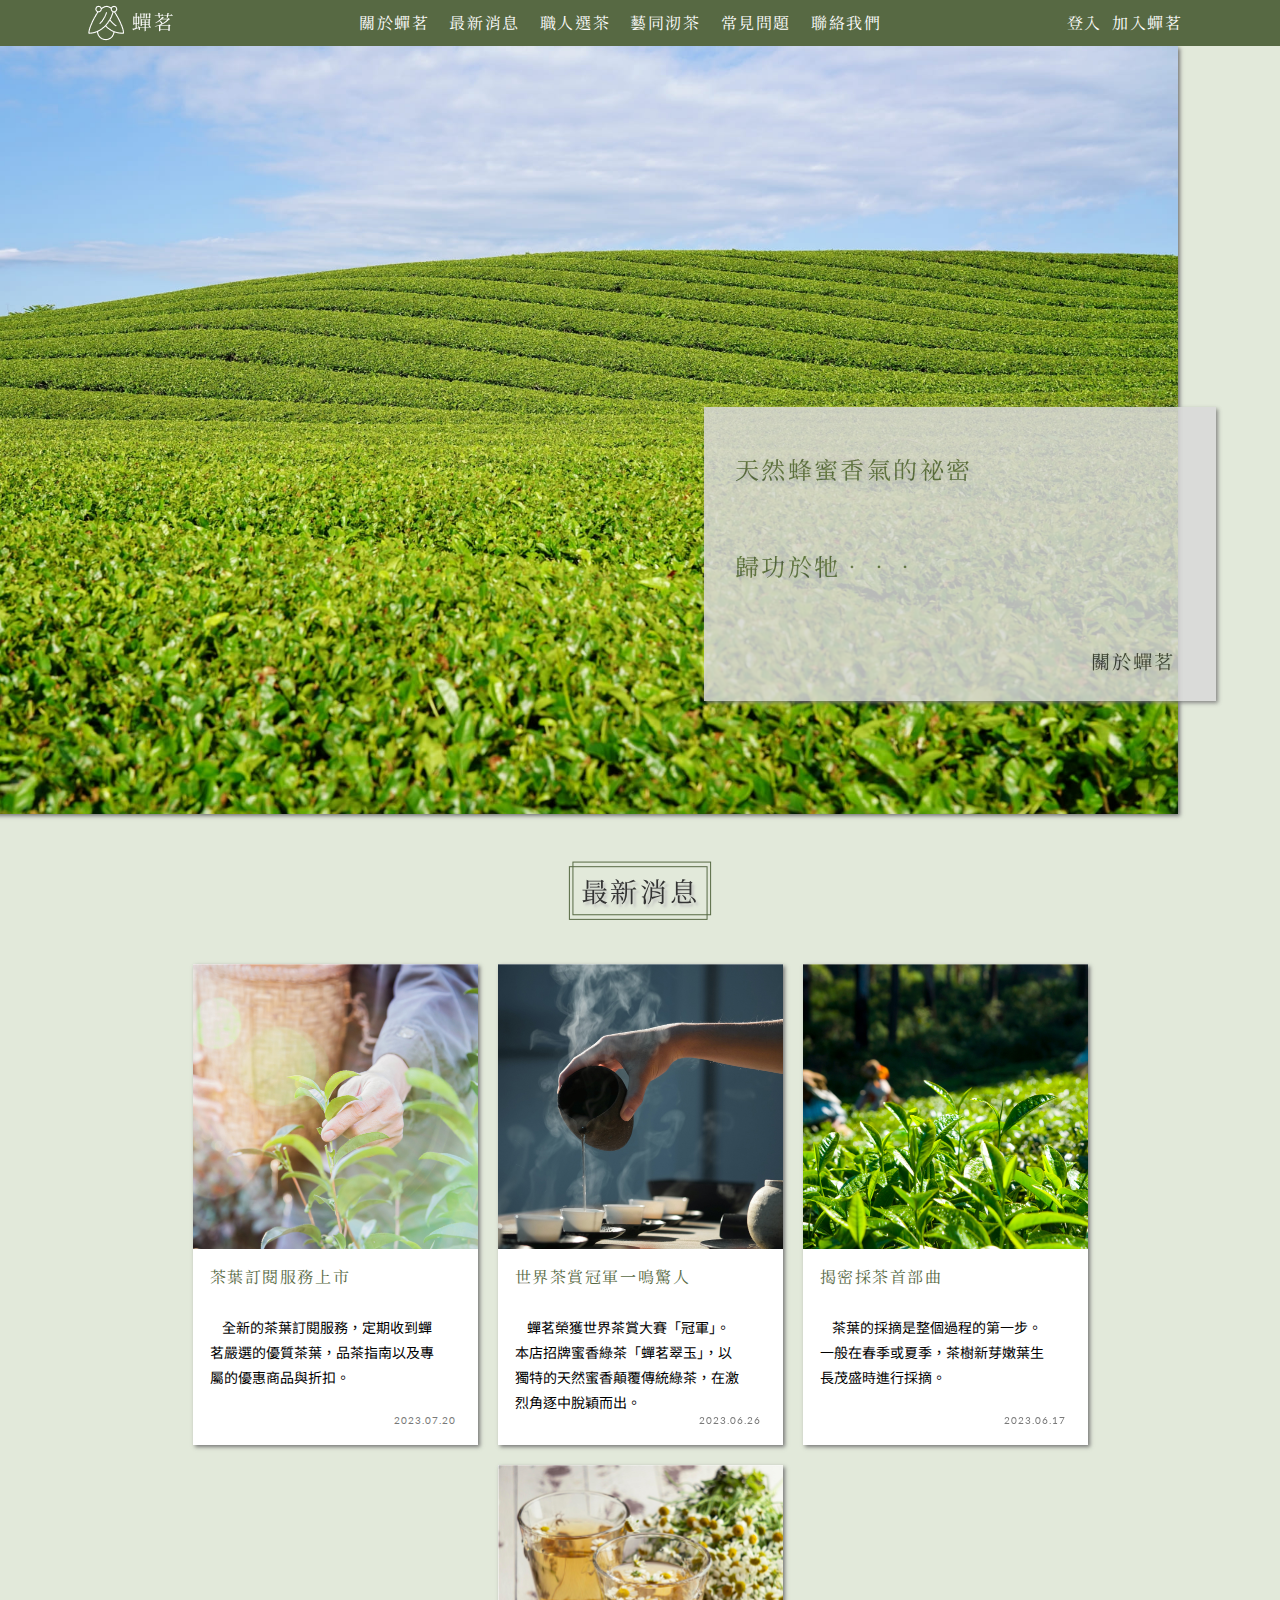
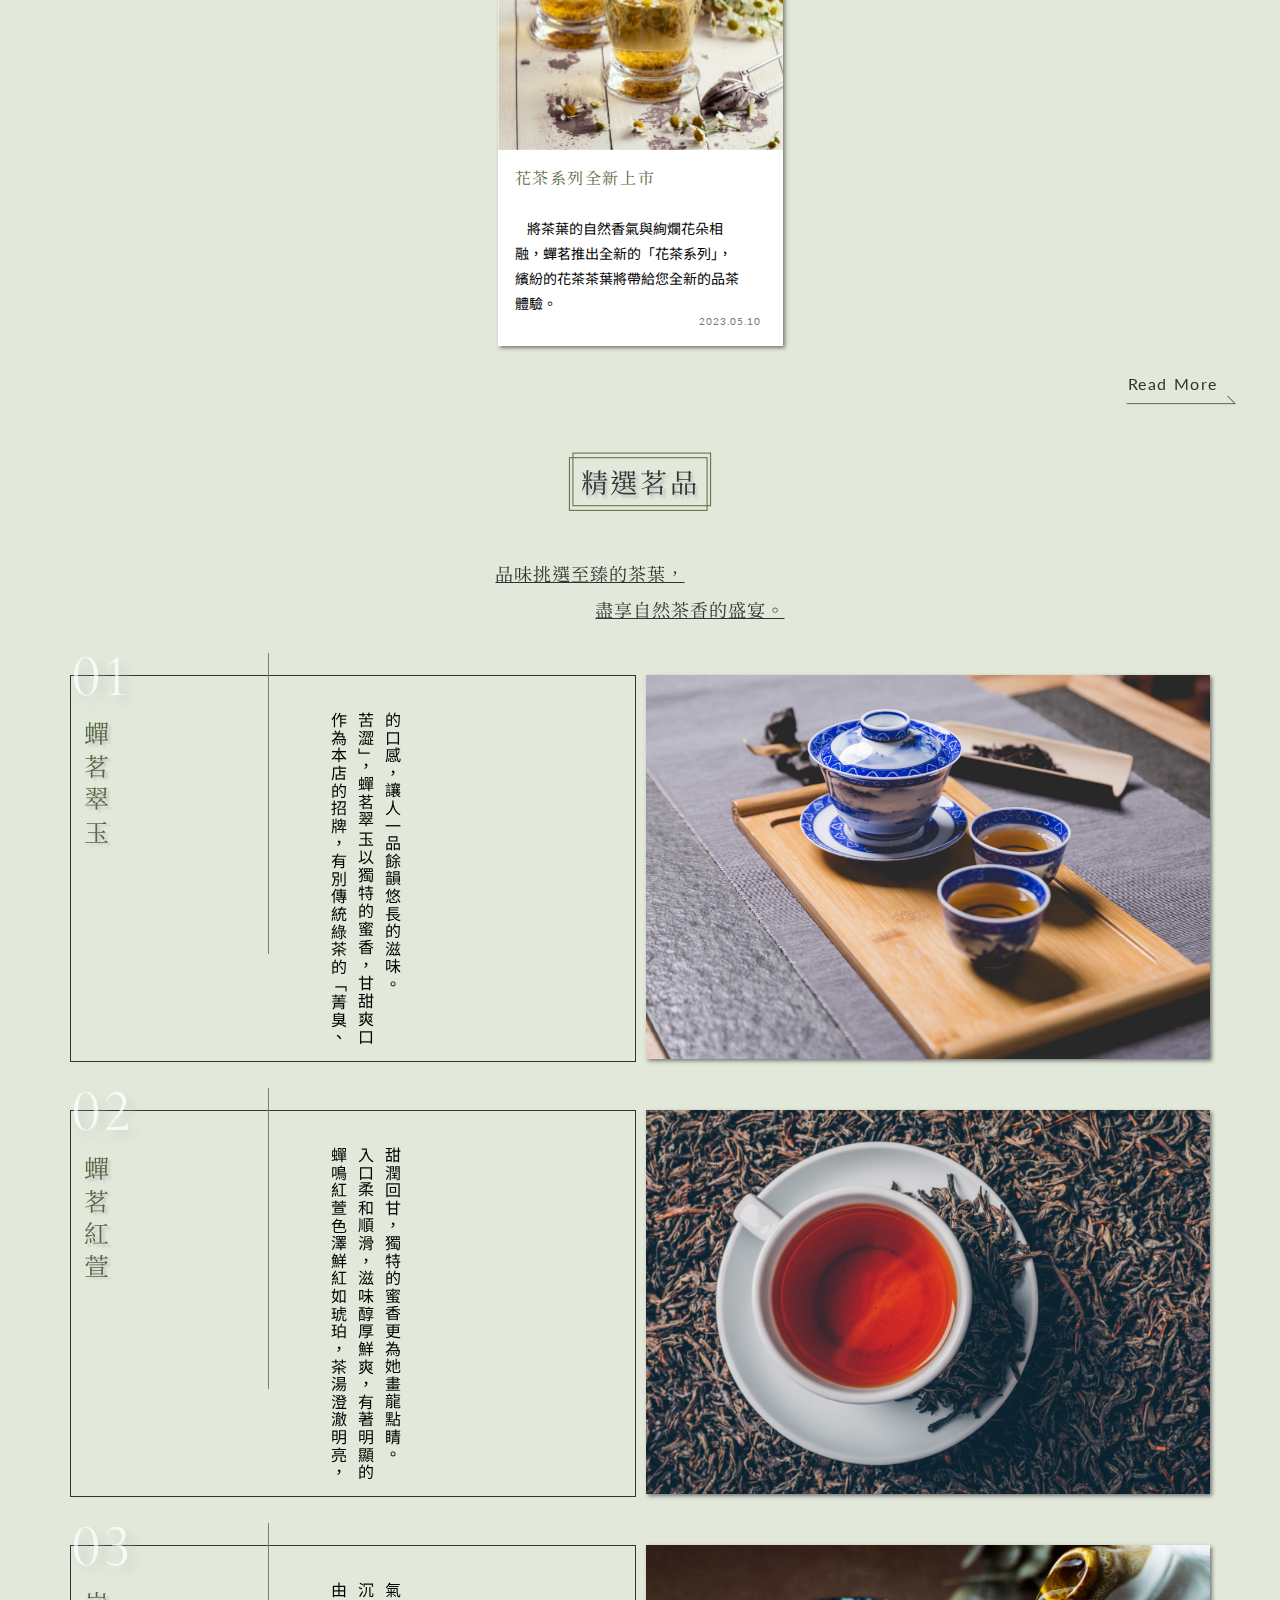
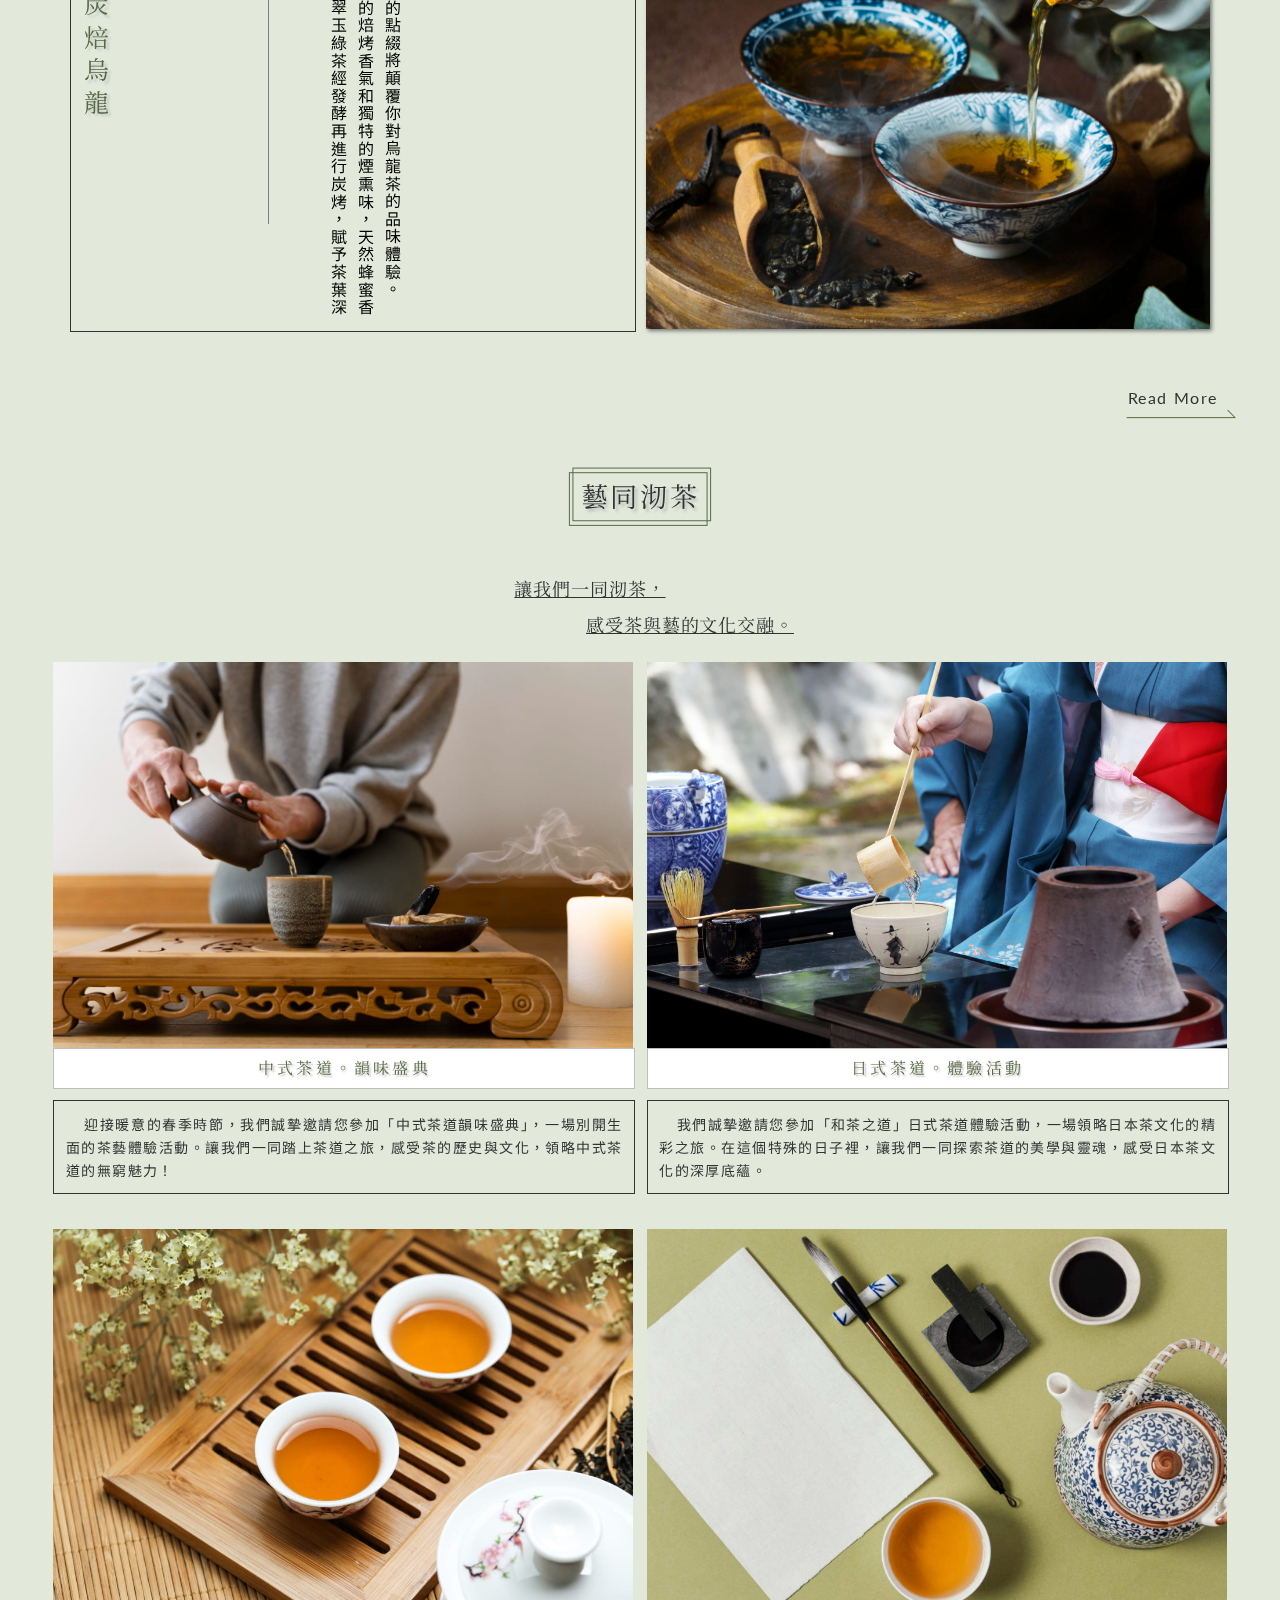
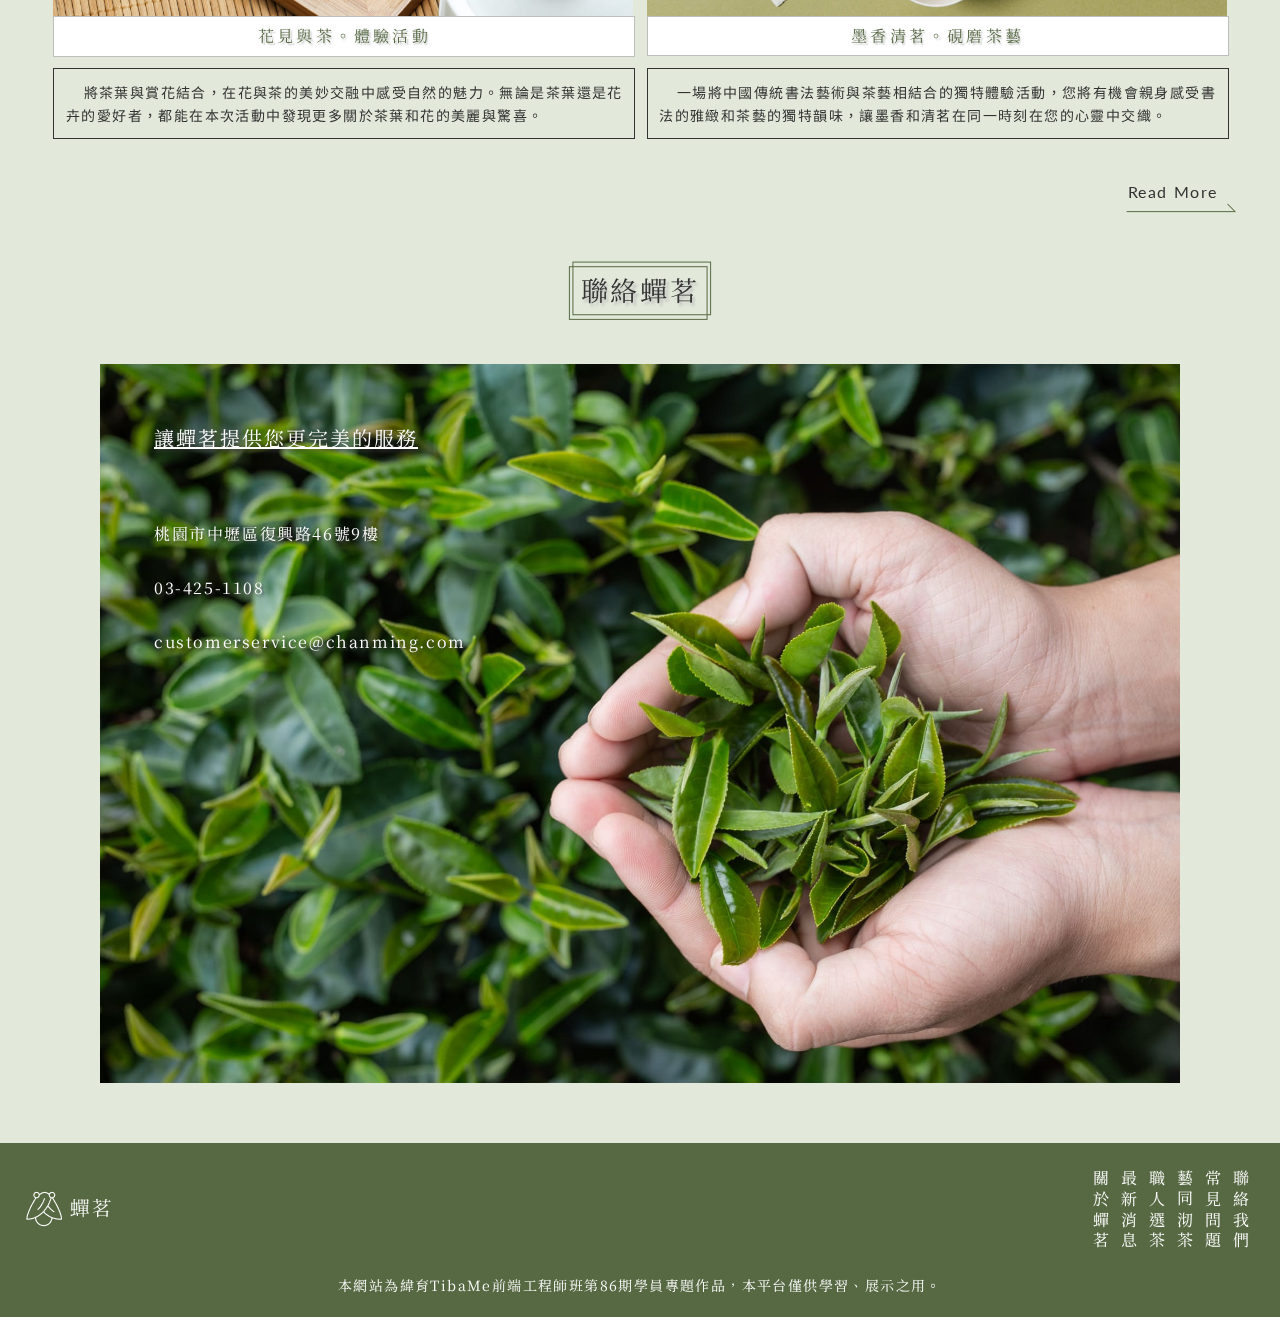
==== commit f8ed007e: "update" ====
--- a/index.html
+++ b/index.html
@@ -50,6 +50,17 @@
         <div class="index-banner-image">
             <img src="Images/index_first_banner.jpg" alt="">
         </div>
+        <div class="index-txt-bgc">
+            <div class="honey-secret">
+                天然蜂蜜香氣的祕密
+            </div>
+            <div class="belongs-to">
+                歸功於牠．．．
+            </div>
+            <div class="about-chanming-btn">
+                <a href="about_us.html">關於蟬茗</a>
+            </div>
+        </div>
     </div>
 
     <div class="news">
@@ -282,7 +293,7 @@
     <footer>
         <div class="footer-section">
             <div class="footer-logo">
-                <a href="#"><img src="Images/Logo.png" alt=""></a>
+                <a href="index.html"><img src="Images/Logo.png" alt=""></a>
             </div>
             <div class="footer-bar">
                 <ul>
--- a/CSS/for_all.css
+++ b/CSS/for_all.css
@@ -13,6 +13,7 @@
    padding: 5px 0 5px 0;
    background-color: #576943;
    position: relative;
+   z-index: 10;
 }
 
 .main-nav{
--- a/CSS/index.css
+++ b/CSS/index.css
@@ -1,5 +1,6 @@
 .index-banner{
    margin: auto;
+   position: relative;
 }
 .index-banner-image{
    width: 100%;
@@ -9,6 +10,51 @@
    height: 60vw;
    box-shadow: 2px 2px 4px rgb(120, 120, 120);
    margin-left: -8%;
+}
+.index-txt-bgc{
+   width: 50%;
+   height: 23vw;
+   background-color: #D9D9D9;
+   opacity: 85%;
+   box-shadow: 2px 2px 4px rgb(120, 120, 120);
+   position: absolute;
+   bottom: 15%;
+   right: 5%;
+   /* right: 6%; */
+   /* bottom: 24%; */
+}
+.honey-secret{
+   font-family: 'Noto Serif TC', serif;
+   color: #576943;
+   font-size: 16px;
+   letter-spacing: 0.1em;
+   text-shadow: 0.1em 0.1em 0.2em #bebebe;
+   position: absolute;
+   left: 7%;
+   top: 17%;
+}
+.belongs-to{
+   font-family: 'Noto Serif TC', serif;
+   color: #576943;
+   font-size: 16px;
+   letter-spacing: 0.1em;
+   text-shadow: 0.1em 0.1em 0.2em #bebebe;
+   position: absolute;
+   left: 7%;
+   top: 47%;
+}
+.about-chanming-btn{
+   position: absolute;
+   right: 10%;
+   bottom: 10%;
+}
+.about-chanming-btn a{
+   text-decoration: none;
+   font-family: 'Noto Serif TC', serif;
+   color: #383838;
+   font-size: 12px;
+   letter-spacing: 0.1em;
+   text-shadow: 0.1em 0.1em 0.2em #bebebe;
 }
 .news{
    width: 100%;
@@ -379,6 +425,18 @@
    margin: 34% 0 0 5%;
 }
 @media screen and (min-width: 414px) {
+   .honey-secret{
+      font-size: 1.13em;
+      left: 6%;
+   }
+   .belongs-to{
+      font-size: 1.13em;
+      left: 6%;
+      top: 50%;
+   }
+   .about-chanming-btn{
+      right: 8%;
+   }
    .product-section-txt{
       width: 50%;
    }
@@ -413,6 +471,24 @@
    }
 }
 @media screen and (min-width: 768px) {
+   .index-txt-bgc{
+      width: 40%;
+   }
+   .honey-secret{
+      font-size: 1.5em;
+      left: 6%;
+   }
+   .belongs-to{
+      font-size: 1.5em;
+      left: 6%;
+      top: 50%;
+   }
+   .about-chanming-btn{
+      right: 8%;
+   }
+   .about-chanming-btn a{
+      font-size: 1.2em;
+   }
    .product-section-txt{
       width: 50%;
       border: 1px solid #333333;
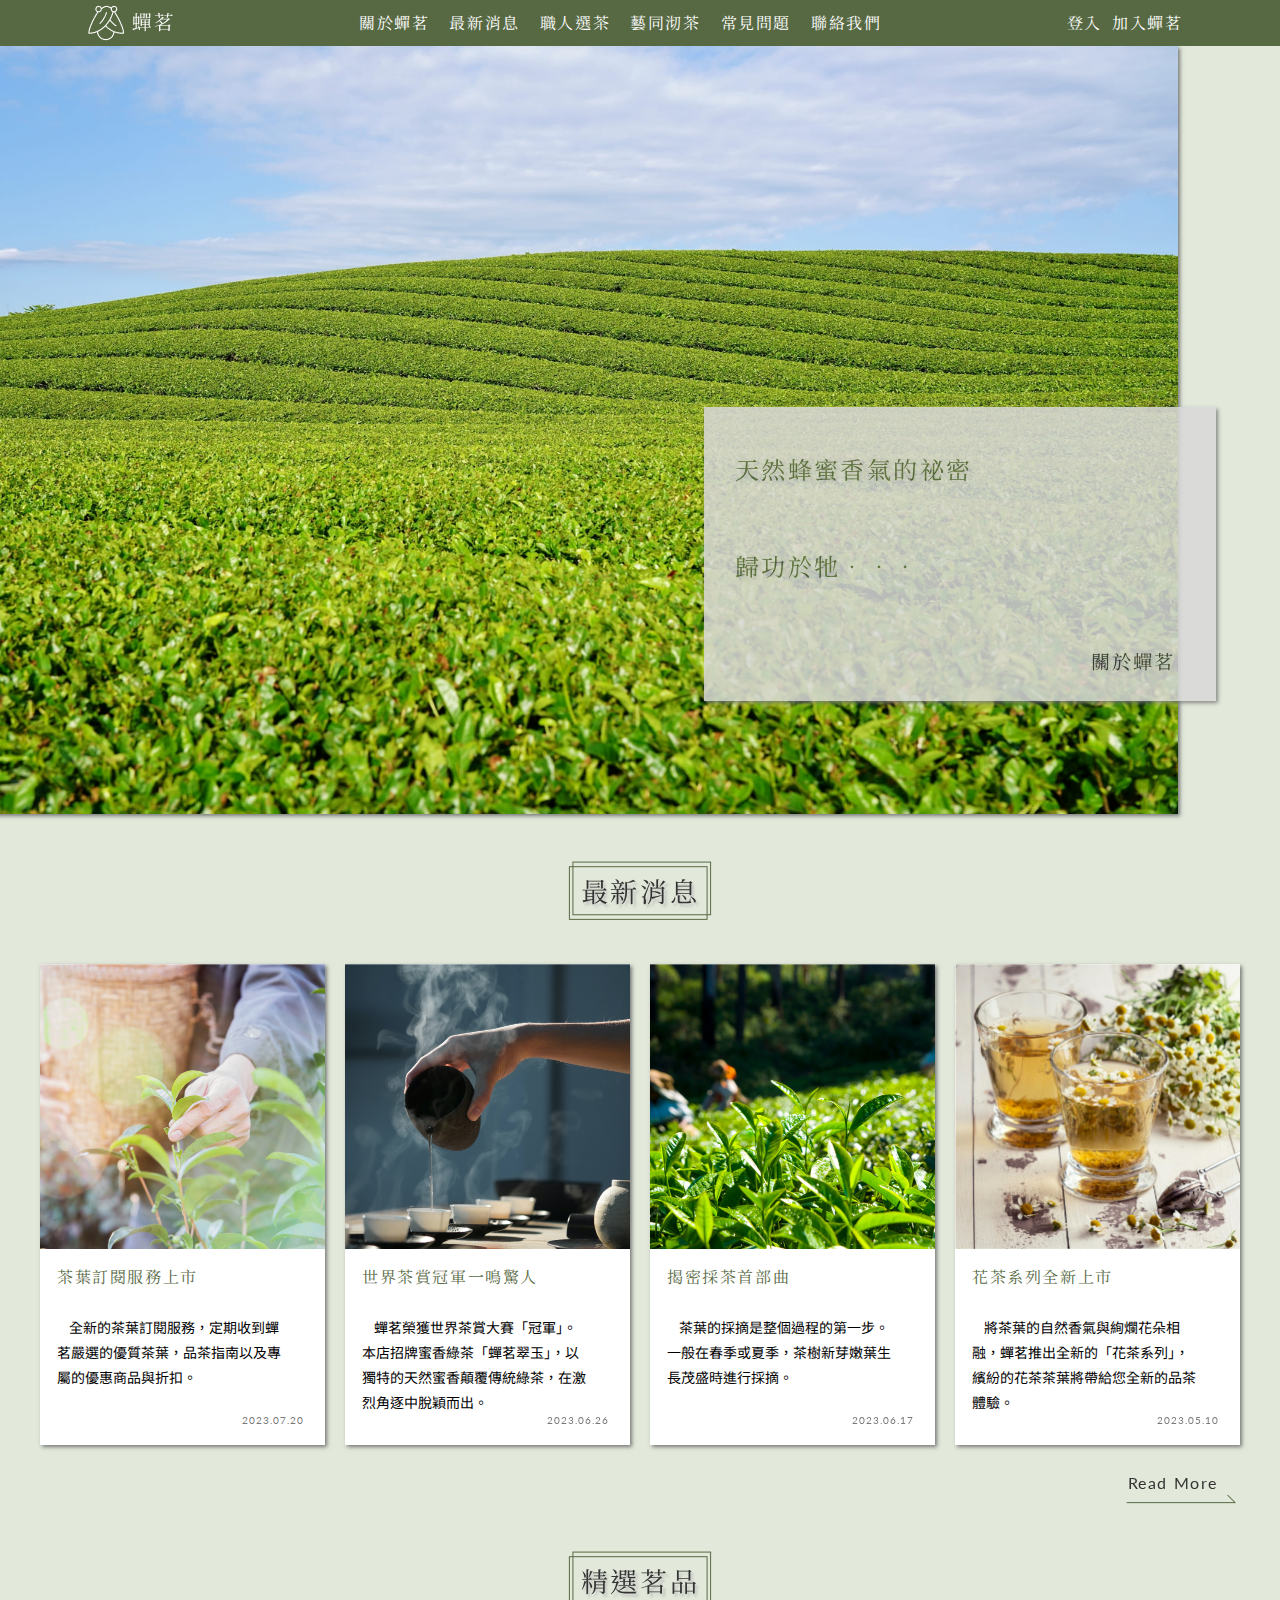
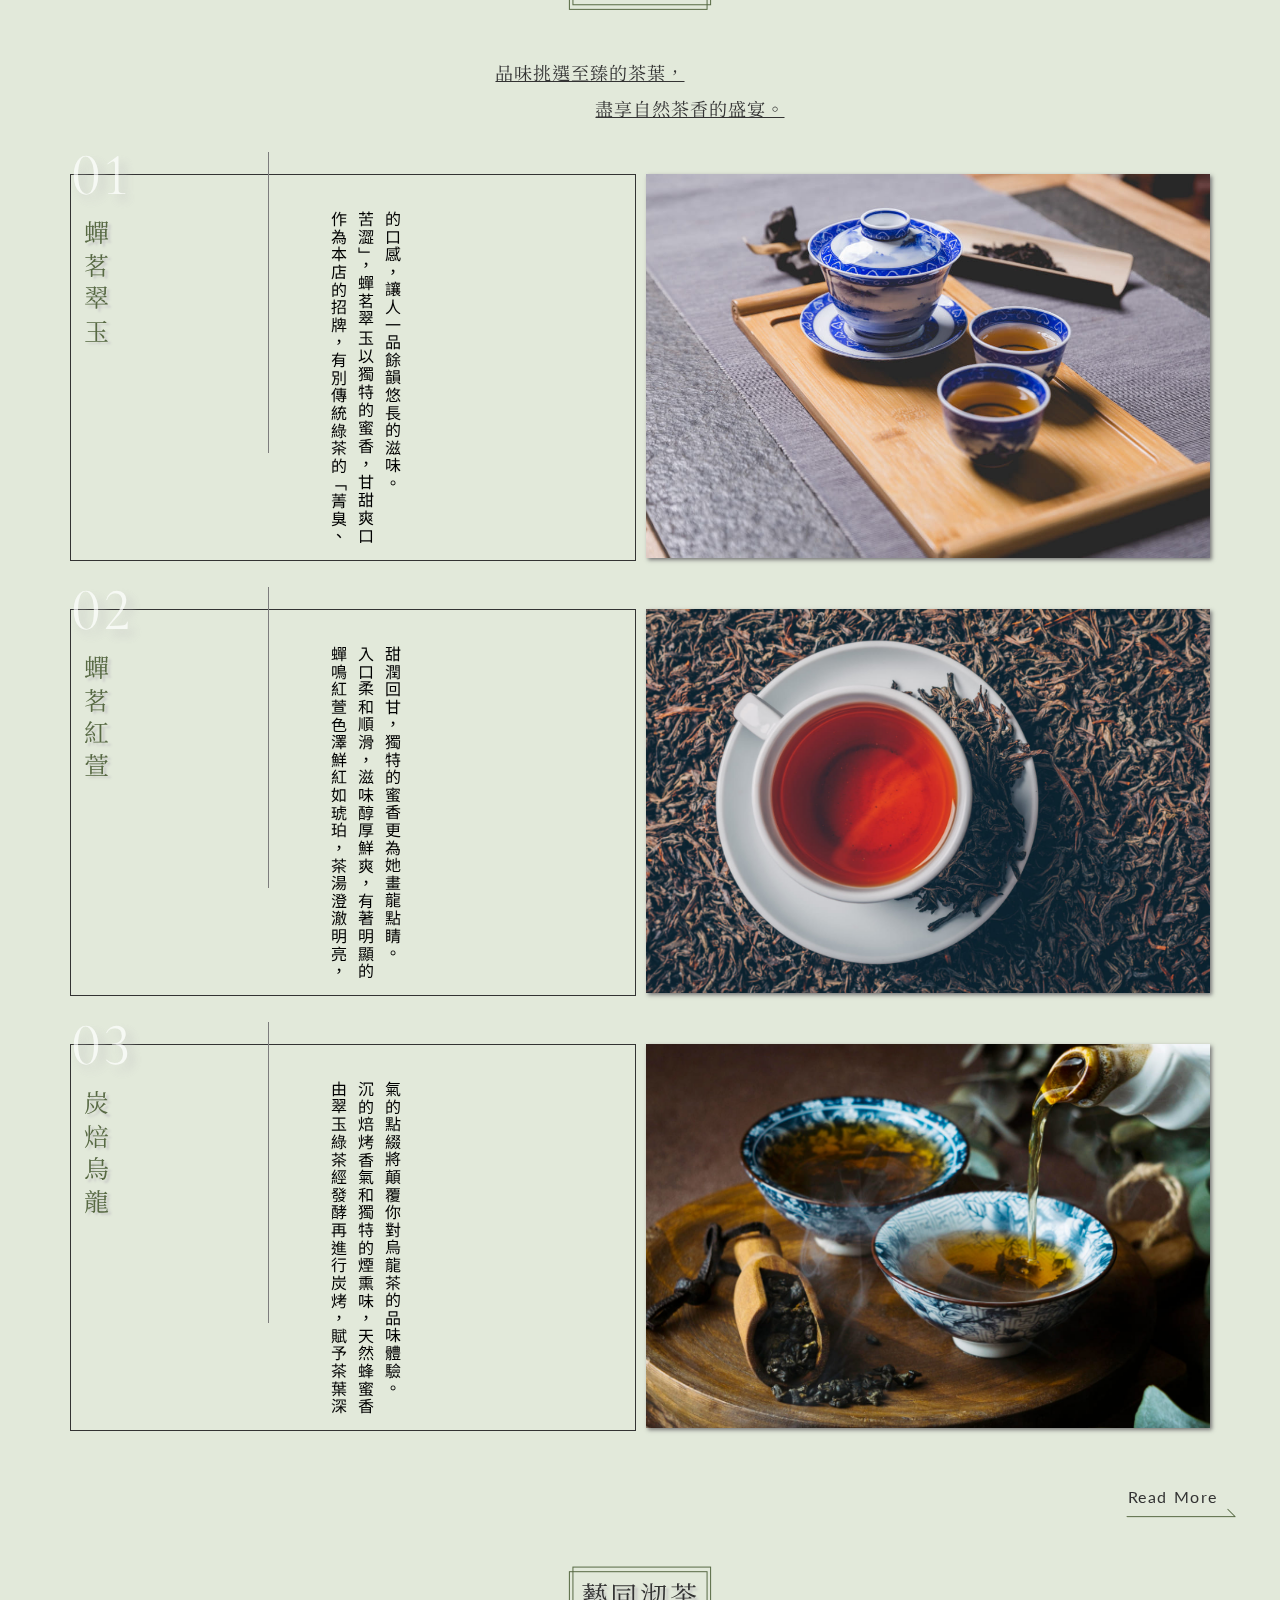
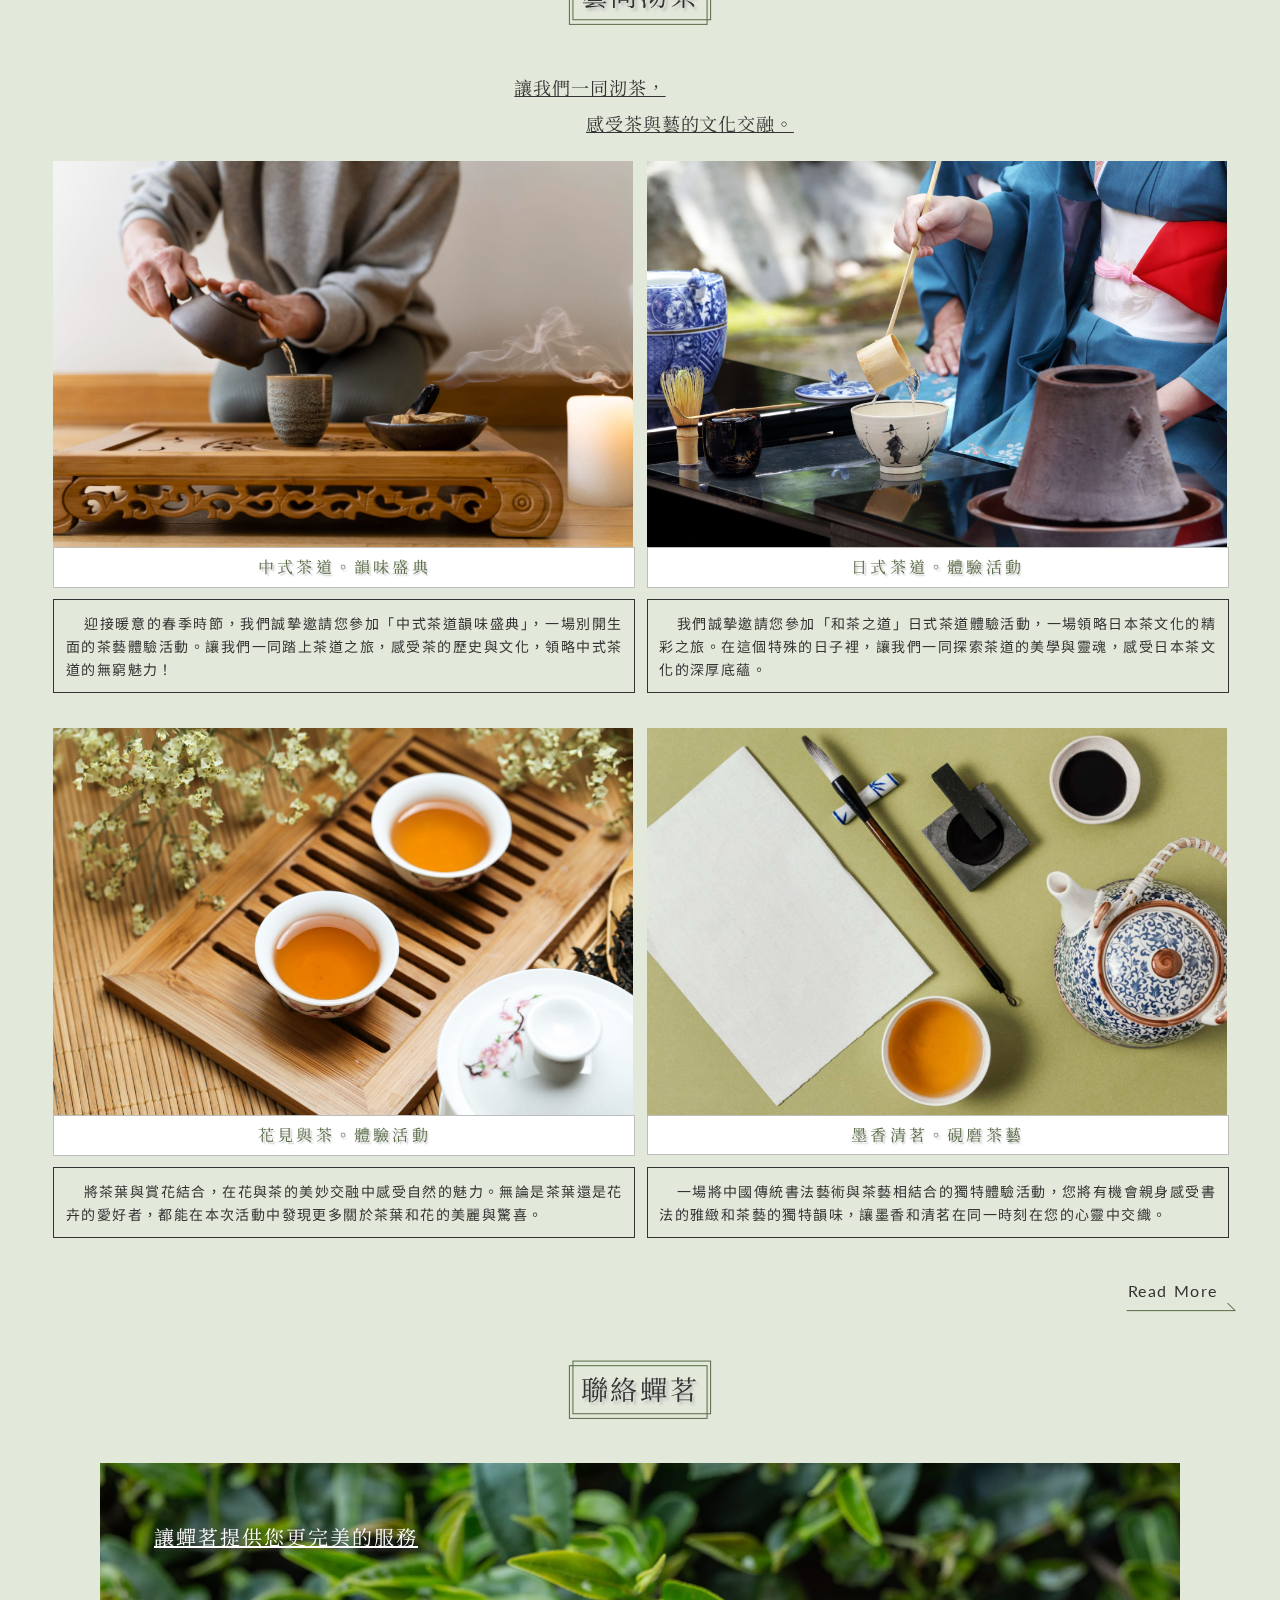
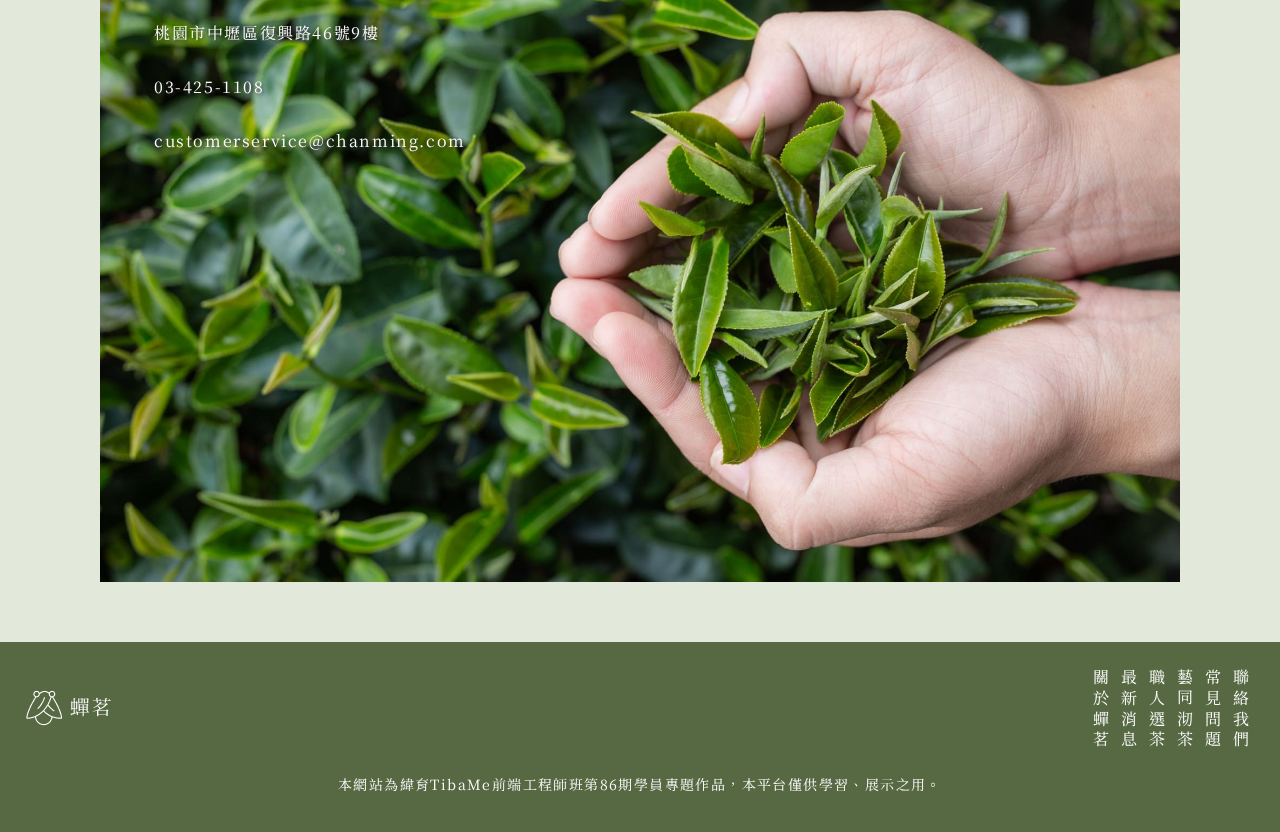
==== commit 047253df: "revise" ====
--- a/index.html
+++ b/index.html
@@ -34,10 +34,10 @@
         <nav class="main-nav">
             <a href="about_us.html">關於蟬茗</a>
             <a href="news.html">最新消息</a>
-            <a href="#">職人選茶</a>
-            <a href="#">藝同沏茶</a>
-            <a href="#">常見問題</a>
-            <a href="#">聯絡我們</a>
+            <a href="product.html">職人選茶</a>
+            <a href="event.html">藝同沏茶</a>
+            <a href="FAQ.html">常見問題</a>
+            <a href="contact_us.html">聯絡我們</a>
         </nav>
 
         <nav class="menu-login">
@@ -258,8 +258,8 @@
             </div>
         </div>
         <div class="btn-readmore">
-            <a class="read-more-txt" href="news.html">Read More</a>
-            <a class="read-more-arrow" href="news.html"><img src="Images/arrow.png" alt=""></a>
+            <a class="read-more-txt" href="event.html">Read More</a>
+            <a class="read-more-arrow" href="event.html"><img src="Images/arrow.png" alt=""></a>
         </div>
     </div>
     
@@ -299,15 +299,20 @@
                 <ul>
                     <li><a href="about_us.html">關於蟬茗</a></li>
                     <li><a href="news.html">最新消息</a></li>
-                    <li><a href="#">職人選茶</a></li>
-                    <li><a href="#">藝同沏茶</a></li>
-                    <li><a href="#">常見問題</a></li>
-                    <li><a href="#">聯絡我們</a></li>
+                    <li><a href="product.html">職人選茶</a></li>
+                    <li><a href="event.html">藝同沏茶</a></li>
+                    <li><a href="FAQ.html">常見問題</a></li>
+                    <li><a href="contact_us.html">聯絡我們</a></li>
                 </ul>
             </div>
         </div>
         <div class="copyright">
             本網站為緯育TibaMe前端工程師班第86期學員專題作品，本平台僅供學習、展示之用。
+        </div>
+        <div class="back_wrap">
+            <a href="#">
+                <img src="Images/back_to_top.svg" alt="">
+            </a>
         </div>
     </footer>
 </body>
--- a/CSS/index.css
+++ b/CSS/index.css
@@ -20,8 +20,6 @@
    position: absolute;
    bottom: 15%;
    right: 5%;
-   /* right: 6%; */
-   /* bottom: 24%; */
 }
 .honey-secret{
    font-family: 'Noto Serif TC', serif;
@@ -89,7 +87,6 @@
 }
 .card{
    width: 285px;
-   flex-shrink: 0;
    margin: 0 10px 20px;
    box-shadow: 2px 2px 4px rgb(120, 120, 120);
 }
@@ -99,7 +96,6 @@
 }
 .card .card-image img{
    width: 100%;
-   /* object-fit: cover; */
 }
 .card .news-info h4{
    font-family: 'Noto Serif TC', serif;
@@ -110,7 +106,6 @@
 }
 .news-info {
    width: 100%;
-   /* height: 20%; */
    background-color: #fff;
    position: relative;
 }
@@ -566,3 +561,19 @@
       font-size: 16px;
    }
 }
+@media screen and (min-width: 915px) {
+   .card-wrap{
+   display: grid;
+   grid-template-columns: repeat(2, 1fr);
+   margin: 0 20%;
+   justify-items: center;
+   }
+}
+@media screen and (min-width: 1220px) {
+   .card-wrap{
+   display: grid;
+   grid-template-columns: repeat(4, 1fr);
+   margin: 0;
+   justify-items: center;
+   }
+}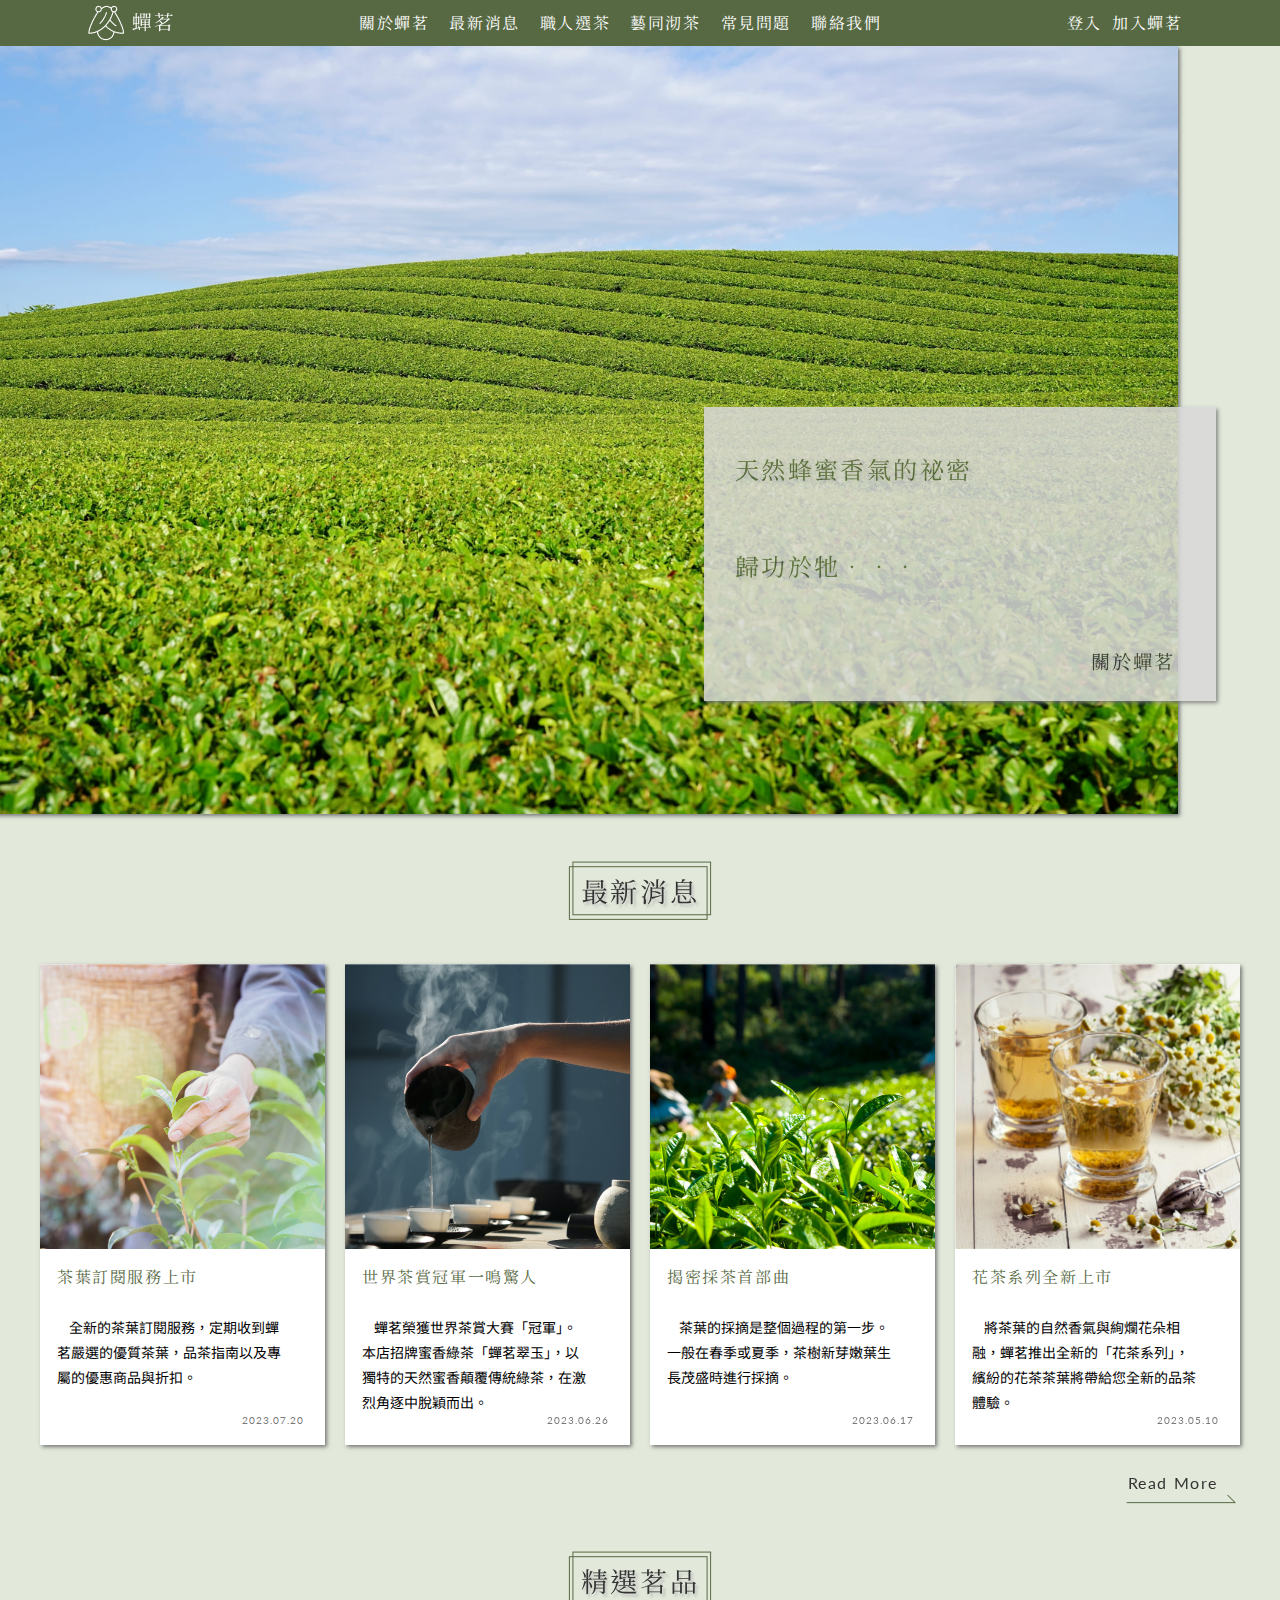
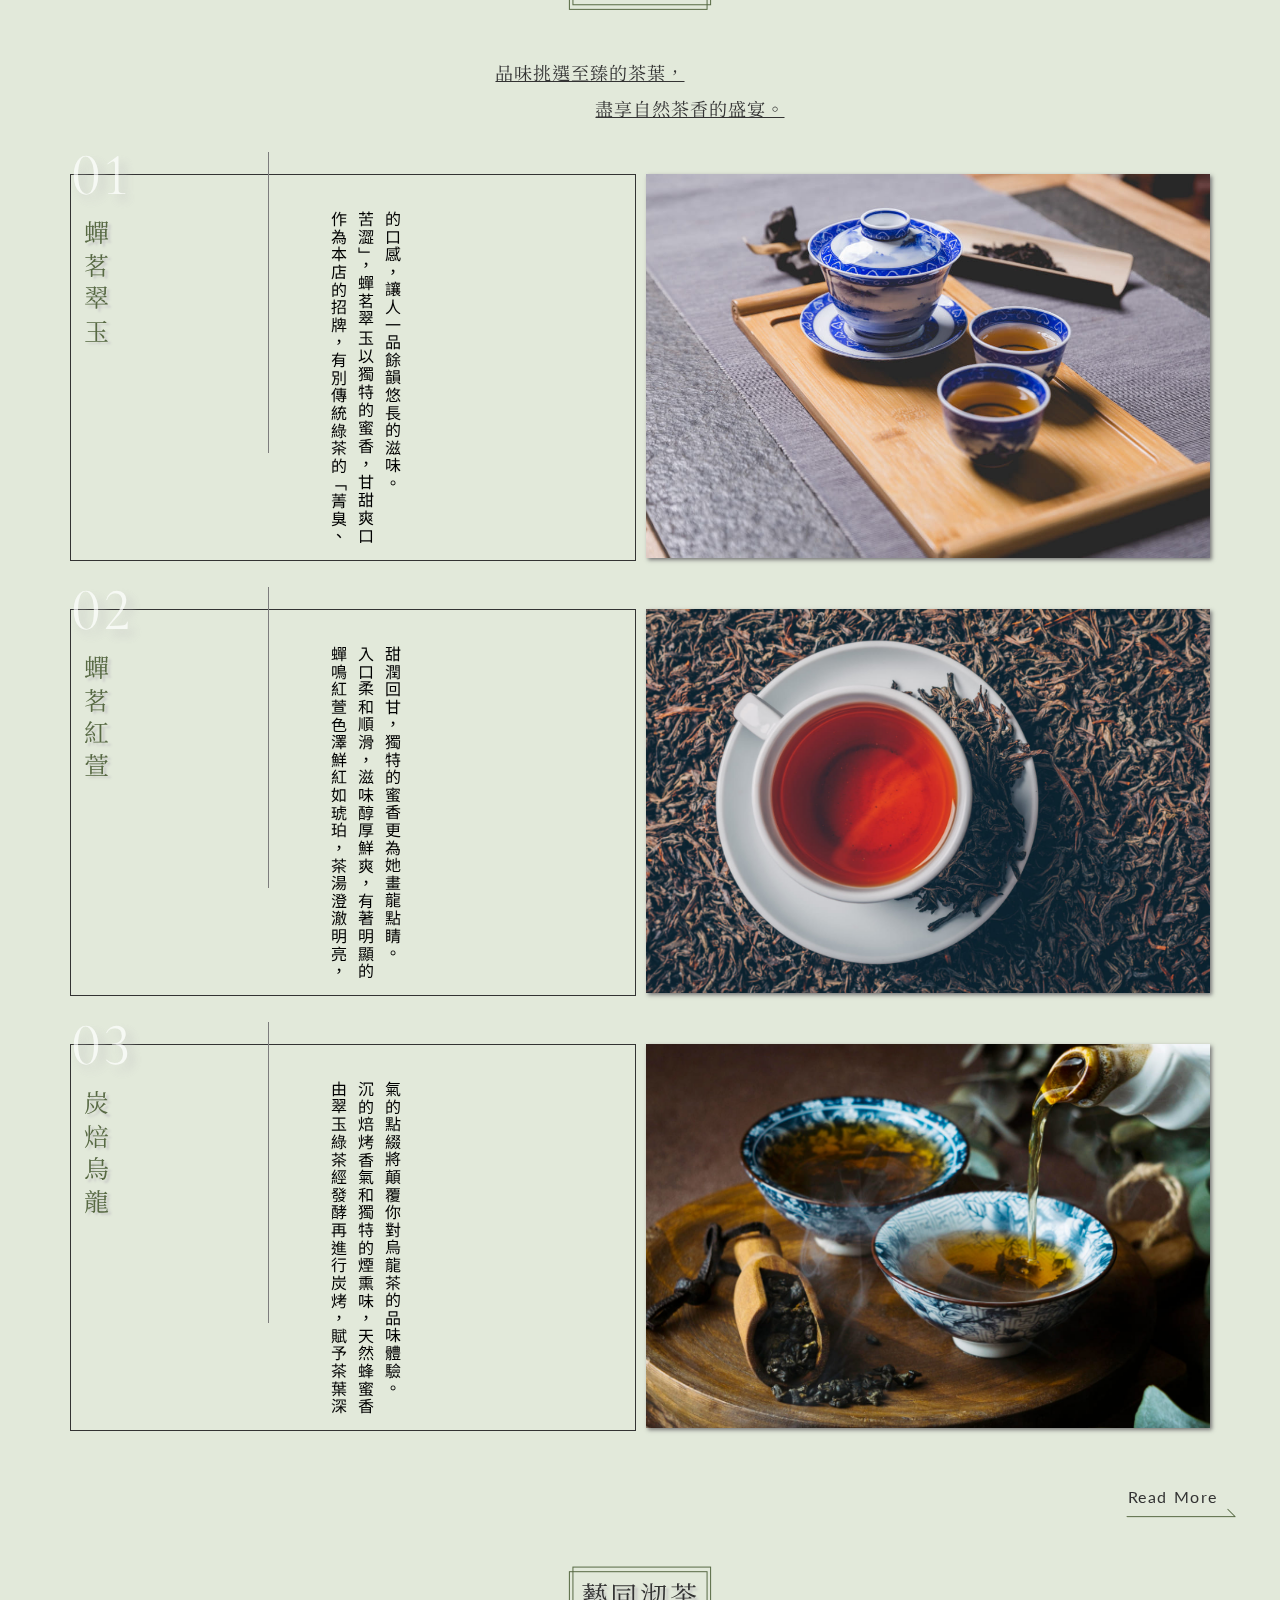
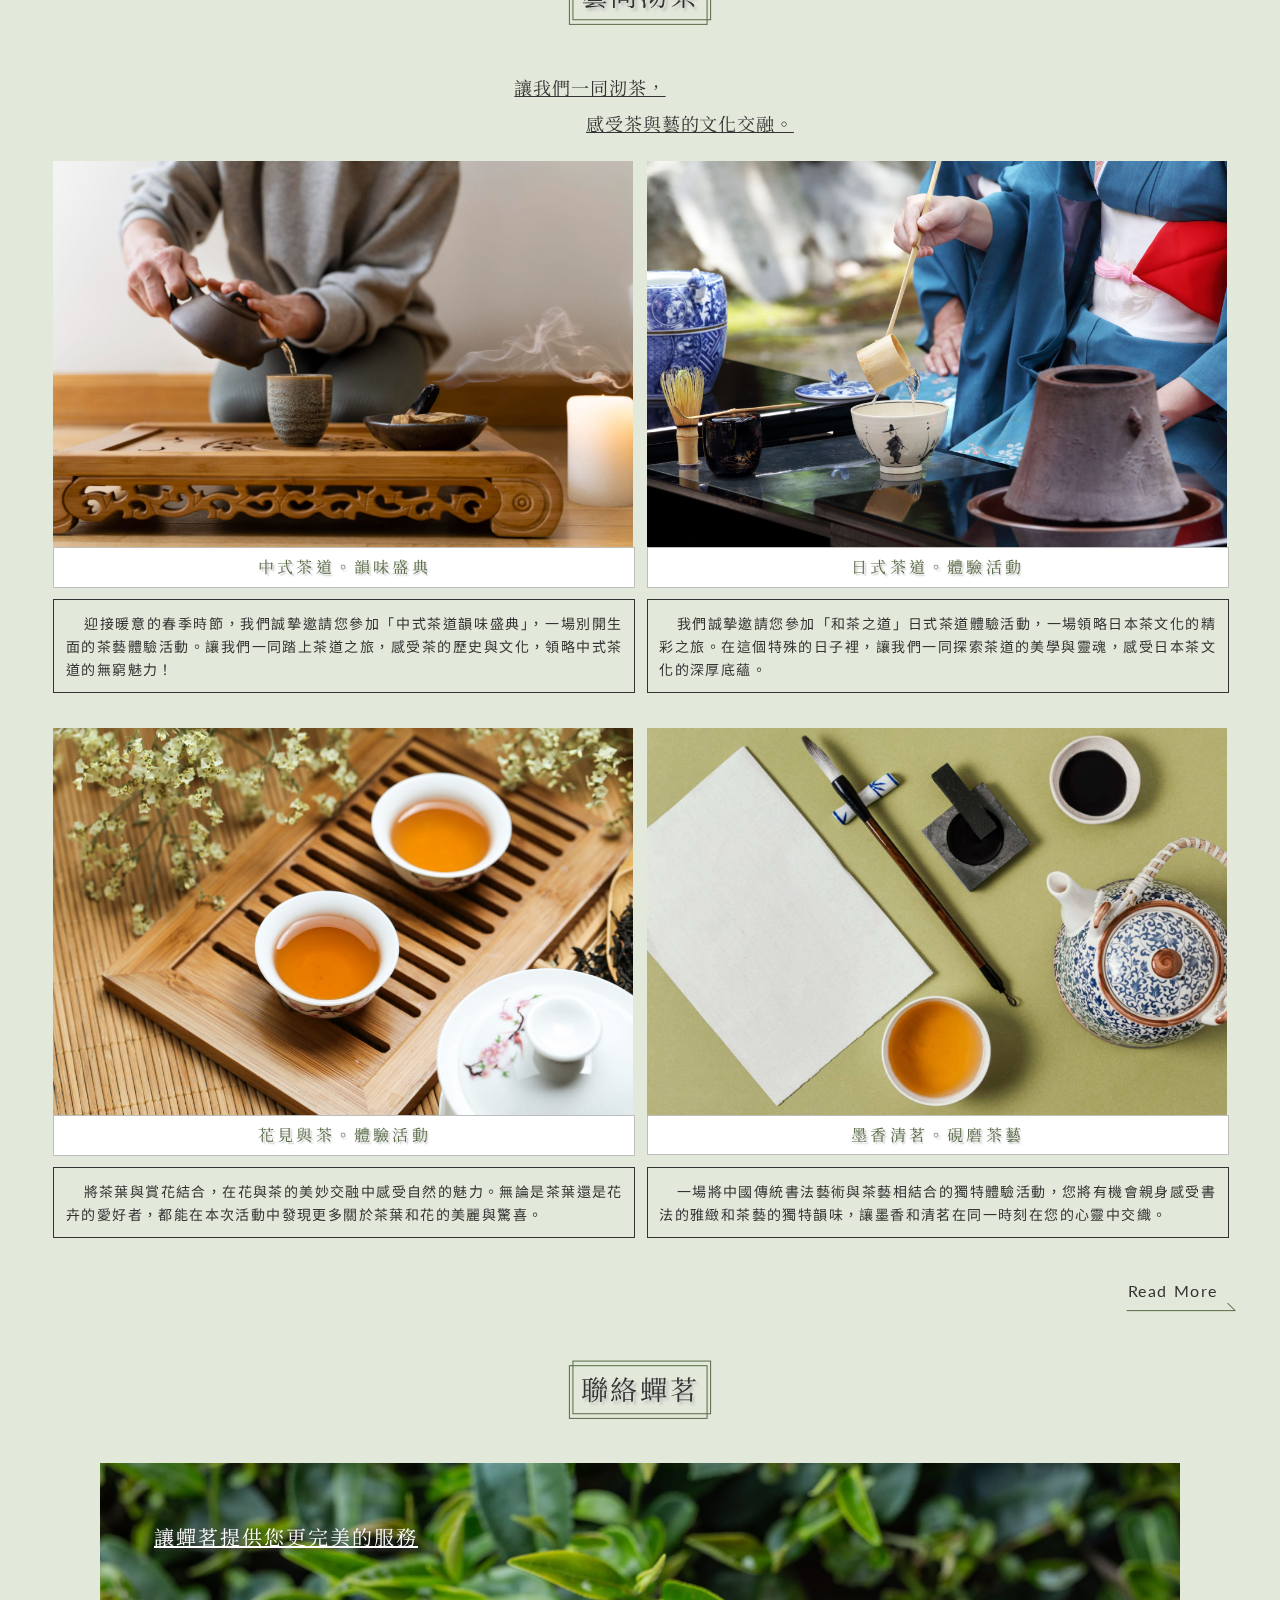
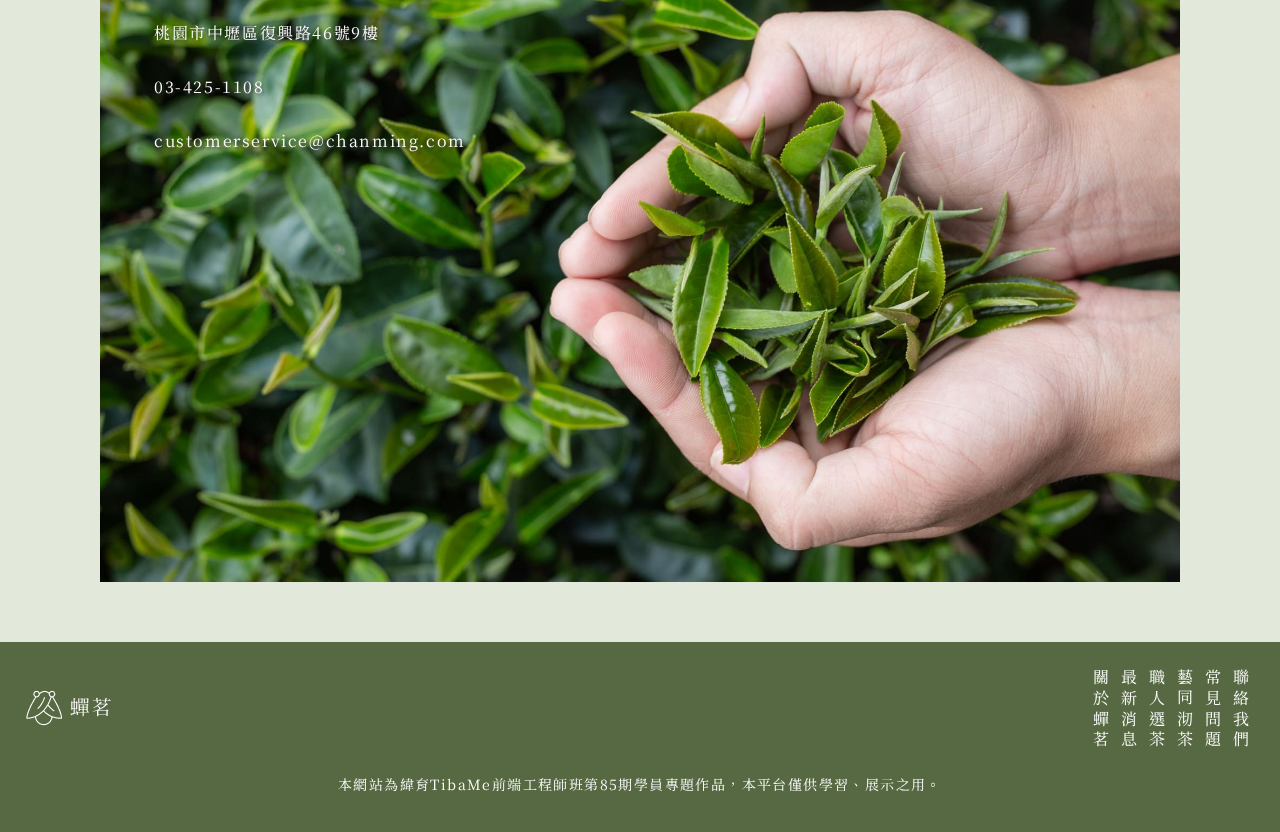
==== commit 7935fd5f: "modify" ====
--- a/index.html
+++ b/index.html
@@ -307,7 +307,7 @@
             </div>
         </div>
         <div class="copyright">
-            本網站為緯育TibaMe前端工程師班第86期學員專題作品，本平台僅供學習、展示之用。
+            本網站為緯育TibaMe前端工程師班第85期學員專題作品，本平台僅供學習、展示之用。
         </div>
         <div class="back_wrap">
             <a href="#">
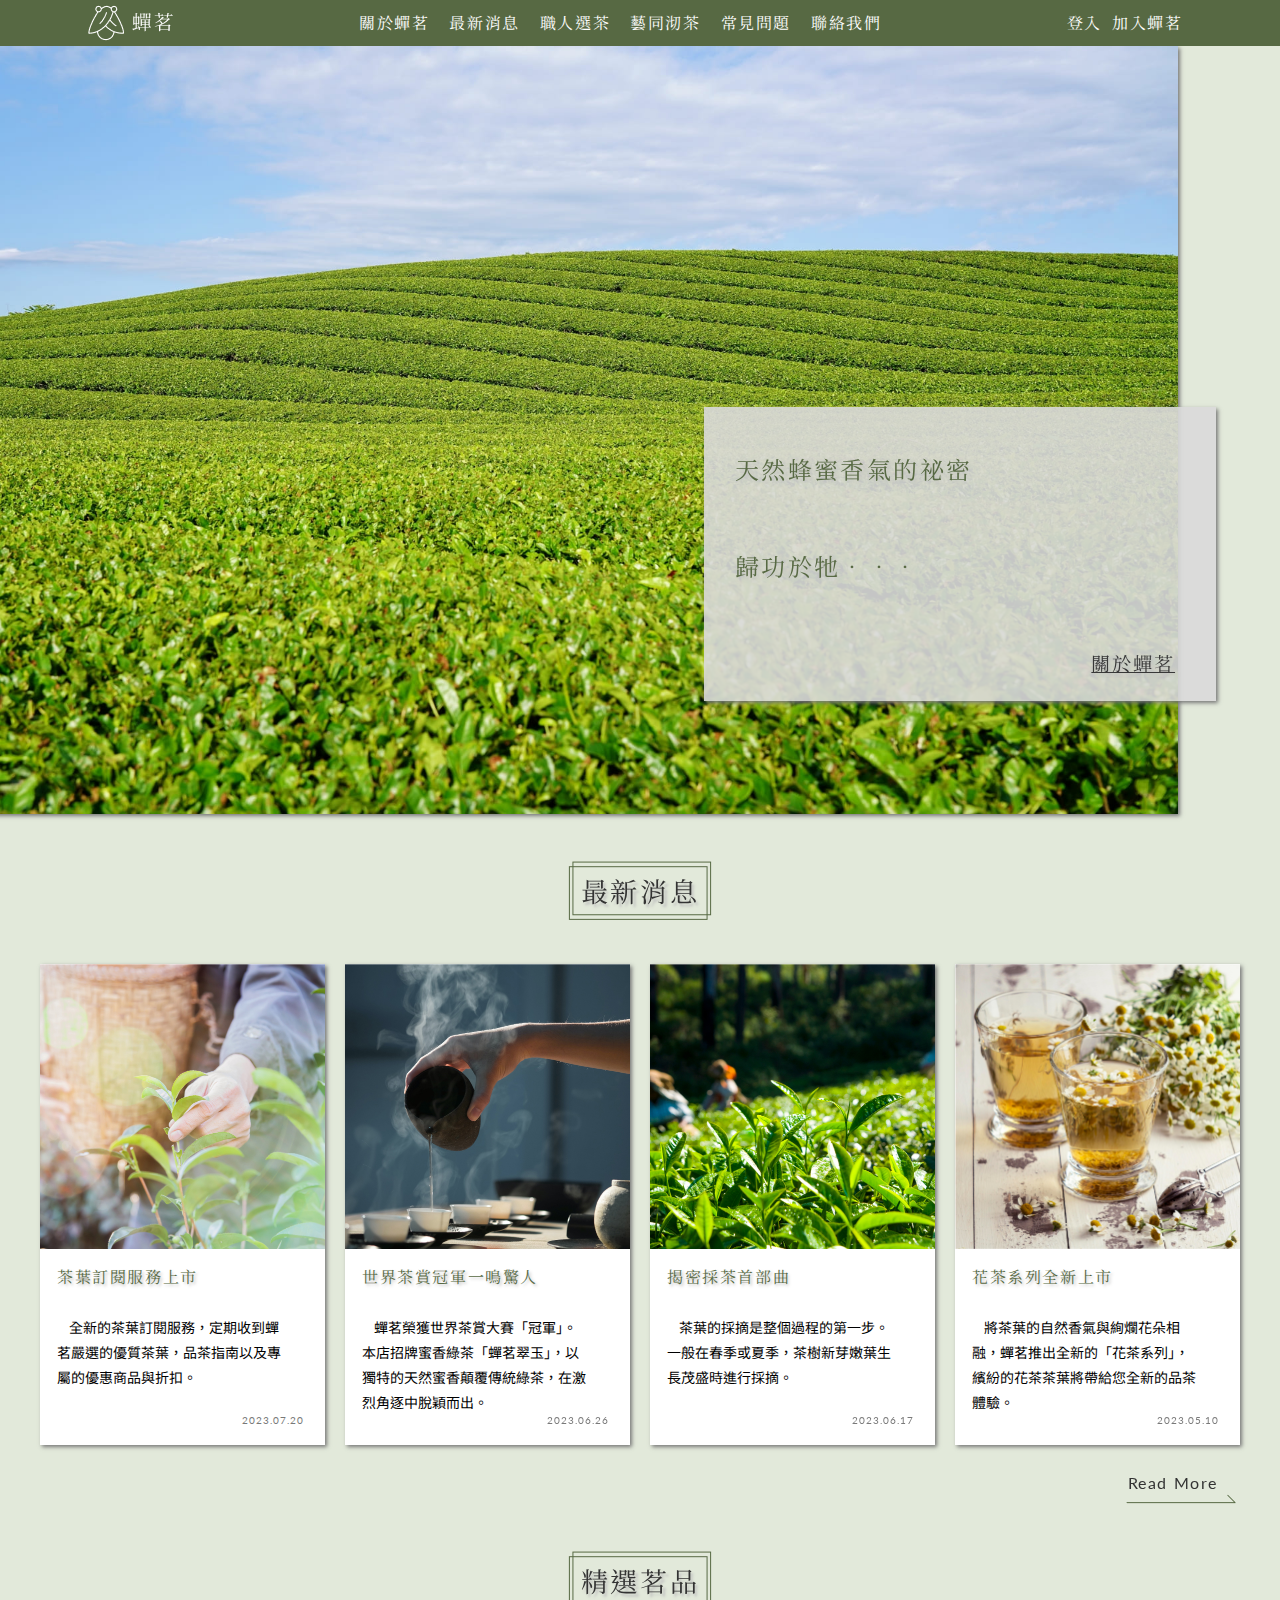
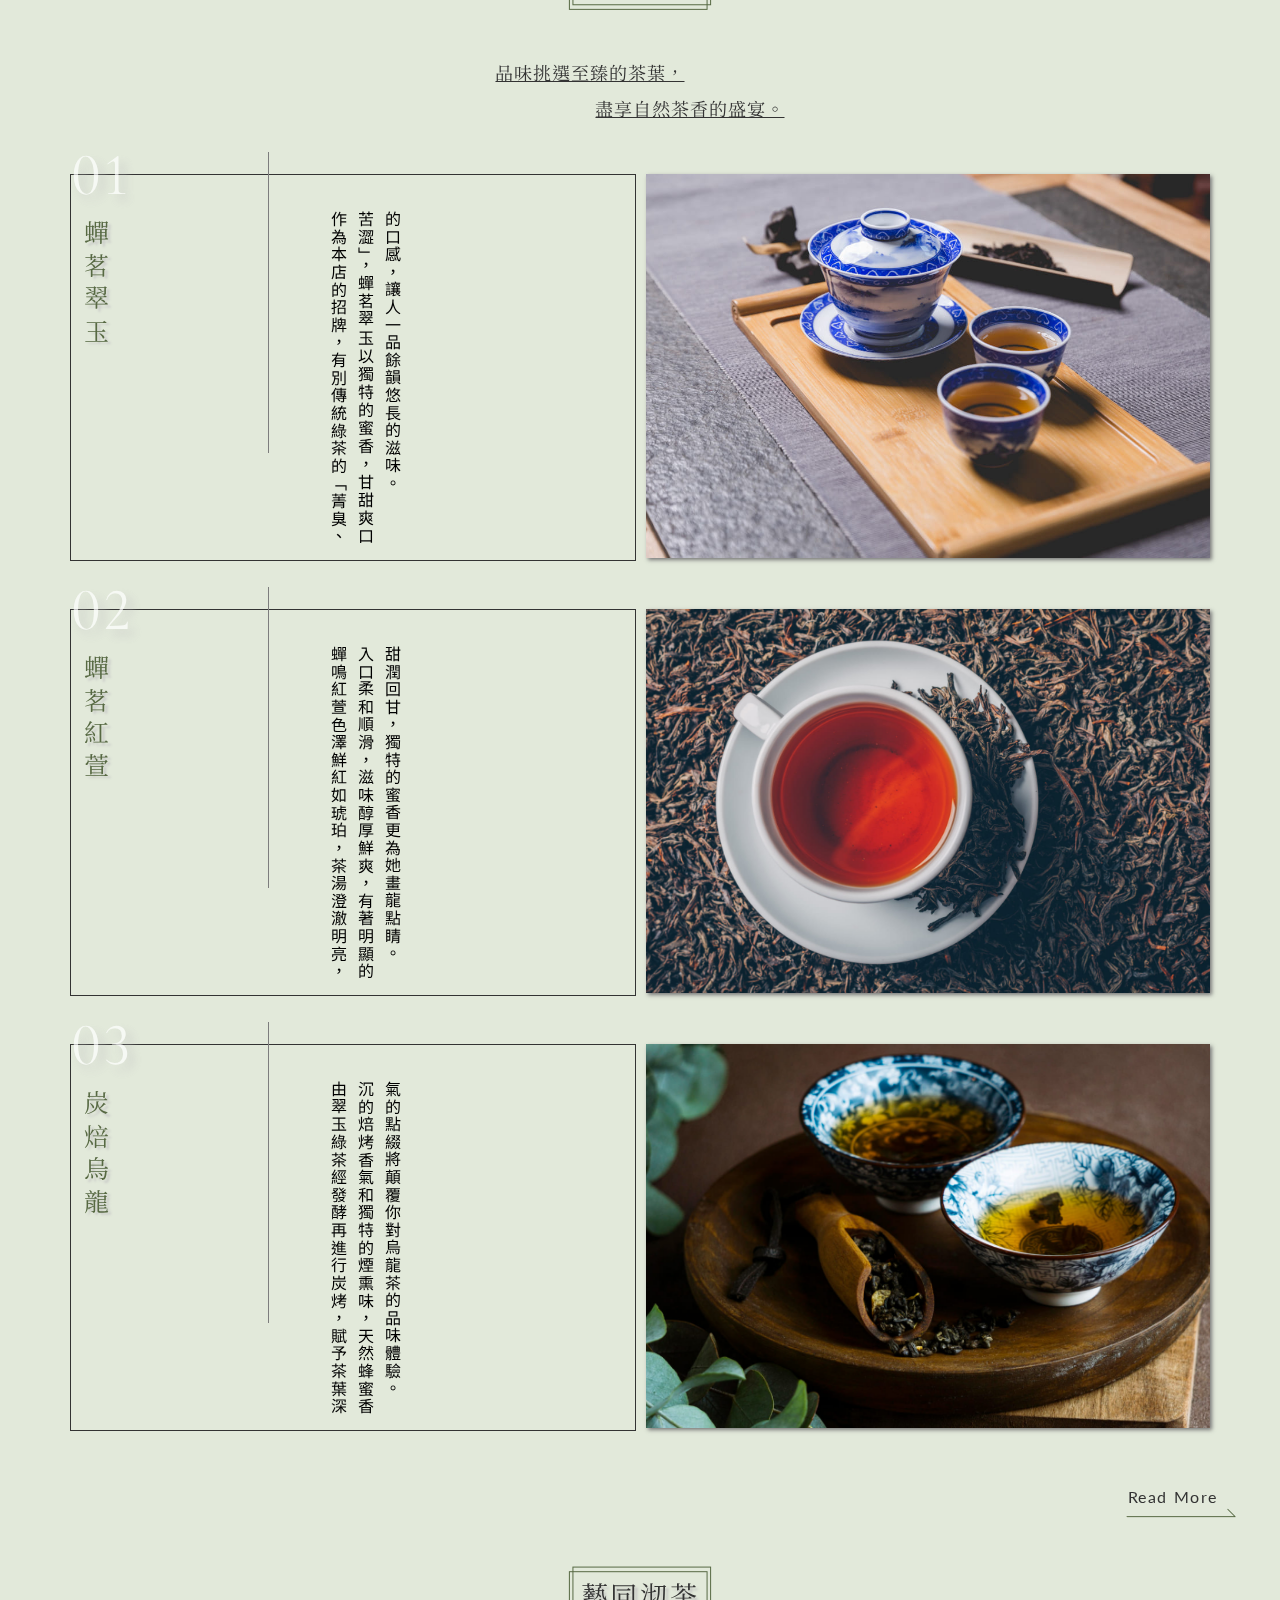
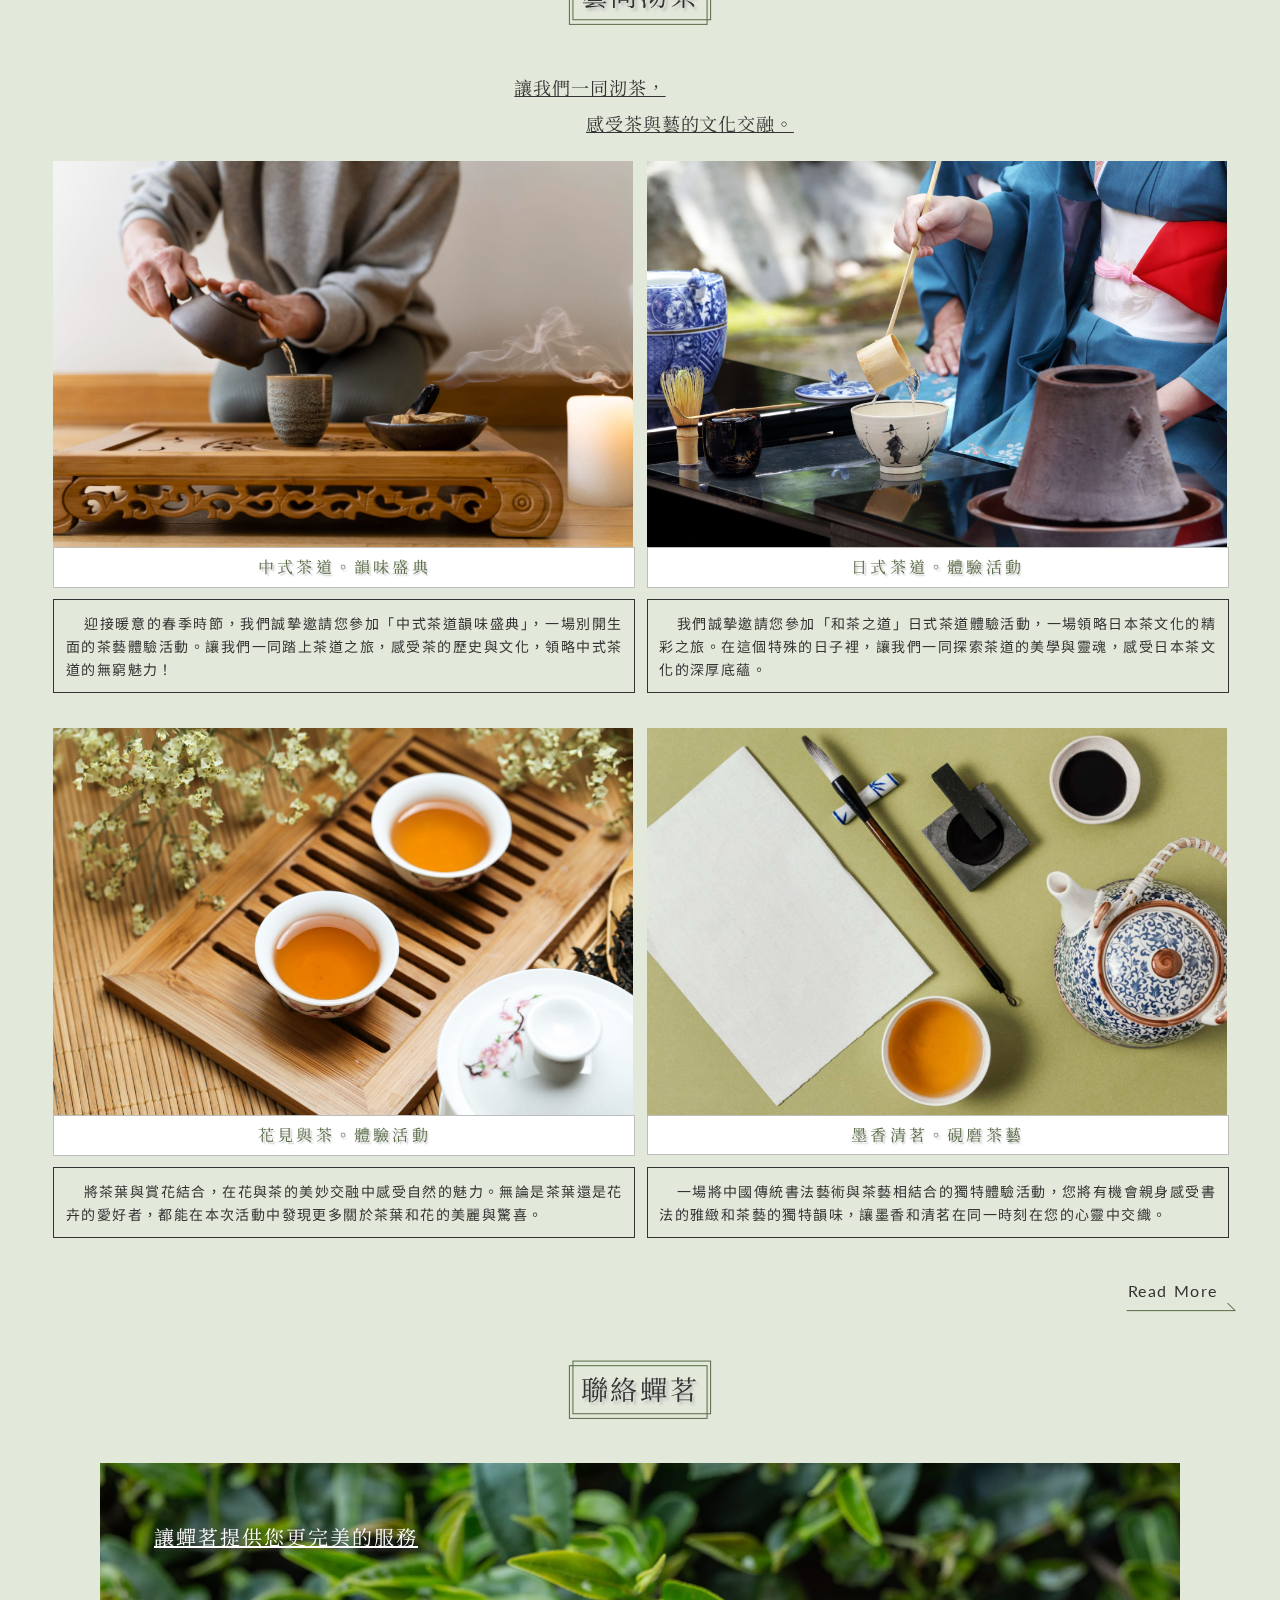
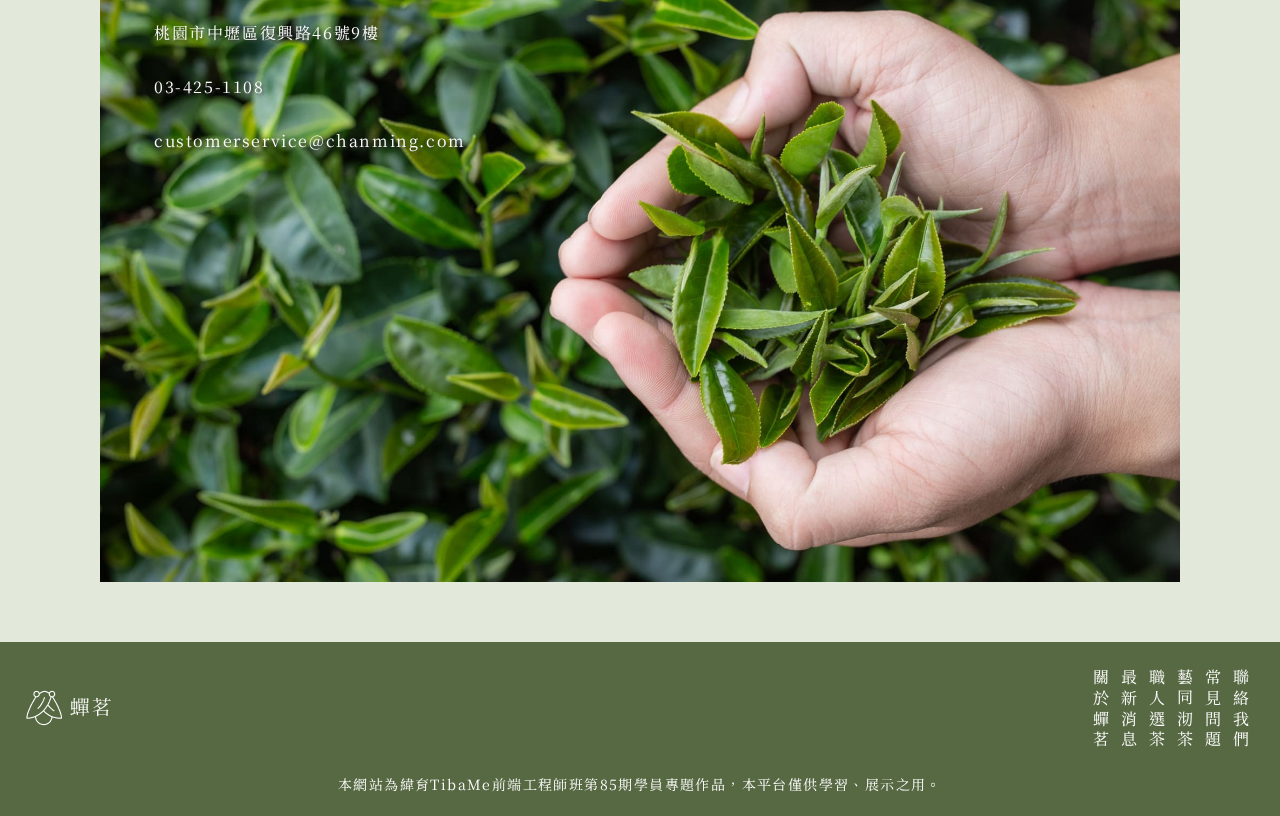
==== commit 5571eb94: "update" ====
--- a/index.html
+++ b/index.html
@@ -13,6 +13,9 @@
     <script src="JavaScript/index.js"></script>
 	<script src="JavaScript/jquery.lettering.js"></script>
 	<script src="JavaScript/jquery.textillate.js"></script>
+    <script>
+		
+	</script>
 </head>
 <body>
     <input type="checkbox" name="" id="menu-switch">
@@ -66,7 +69,7 @@
     <div class="news">
         <div class="news-title">
             <img src="Images/title_decoration.svg" alt="">
-            <h2>最新消息</h2>
+            <h2 id="theText">最新消息</h2>
         </div>
         
         <div class="card-wrap">
@@ -75,7 +78,7 @@
                     <img src="Images/news_subscribe.jpg" alt="">
                 </div>
                 <div class="news-info">
-                    <h4 id="news-headline">茶葉訂閱服務上市</h4>
+                    <h4>茶葉訂閱服務上市</h4>
                     <p>&nbsp;&nbsp;&nbsp;&nbsp;全新的茶葉訂閱服務，定期收到蟬茗嚴選的優質茶葉，品茶指南以及專屬的優惠商品與折扣。</p>
                     <span>2023.07.20</span>
                 </div>
@@ -183,12 +186,12 @@
                 </div>
             </div>
             <div class="product-section-image">
-                <img src="Images/index_third_product.jpg" alt="">
+                <img src="Images/product_no3.jpg" alt="">
             </div>
         </div>
         <div class="btn-readmore">
-            <a class="read-more-txt" href="news.html">Read More</a>
-            <a class="read-more-arrow" href="news.html"><img src="Images/arrow.png" alt=""></a>
+            <a class="read-more-txt" href="product.html">Read More</a>
+            <a class="read-more-arrow" href="product.html"><img src="Images/arrow.png" alt=""></a>
         </div>
     </div>
 
--- a/CSS/for_all.css
+++ b/CSS/for_all.css
@@ -12,7 +12,8 @@
    justify-content: space-around;
    padding: 5px 0 5px 0;
    background-color: #576943;
-   position: relative;
+   position: sticky;
+   top: 0;
    z-index: 10;
 }
 
@@ -83,6 +84,14 @@
    font-family: 'Noto Serif TC', serif;
    text-align: center;
    padding: 0 2% 2%;
+}
+.back_wrap{
+   display: flex;
+   flex-direction: column;
+   gap: 5px;
+   position: fixed;
+   bottom: 27%;
+   right: 0.5%;
 }
 
 @media screen and (max-width: 767px) {
--- a/CSS/index.css
+++ b/CSS/index.css
@@ -14,12 +14,16 @@
 .index-txt-bgc{
    width: 50%;
    height: 23vw;
-   background-color: #D9D9D9;
-   opacity: 85%;
+   background-color: #d9d9d9e7;
    box-shadow: 2px 2px 4px rgb(120, 120, 120);
    position: absolute;
    bottom: 15%;
    right: 5%;
+   animation: fadeIn 2.5s;
+}
+@keyframes fadeIn {
+   0% { opacity: 0; }
+   100% { opacity: 1; }
 }
 .honey-secret{
    font-family: 'Noto Serif TC', serif;
@@ -42,6 +46,8 @@
    top: 47%;
 }
 .about-chanming-btn{
+   display: flex;
+   flex-direction: column;
    position: absolute;
    right: 10%;
    bottom: 10%;
@@ -53,6 +59,7 @@
    font-size: 12px;
    letter-spacing: 0.1em;
    text-shadow: 0.1em 0.1em 0.2em #bebebe;
+   text-decoration: underline;
 }
 .news{
    width: 100%;
@@ -102,6 +109,7 @@
    font-size: 16px;
    letter-spacing: 0.1em;
    color: #576943;
+   text-shadow: 0.1em 0.1em 0.2em #bebebe;
    padding: 20px 0 30px 17px;
 }
 .news-info {
@@ -258,6 +266,7 @@
    object-fit: cover;
    box-shadow: 2px 2px 4px rgb(120, 120, 120);
 }
+
 .events{
    width: 100%;
    max-width: 1200px;
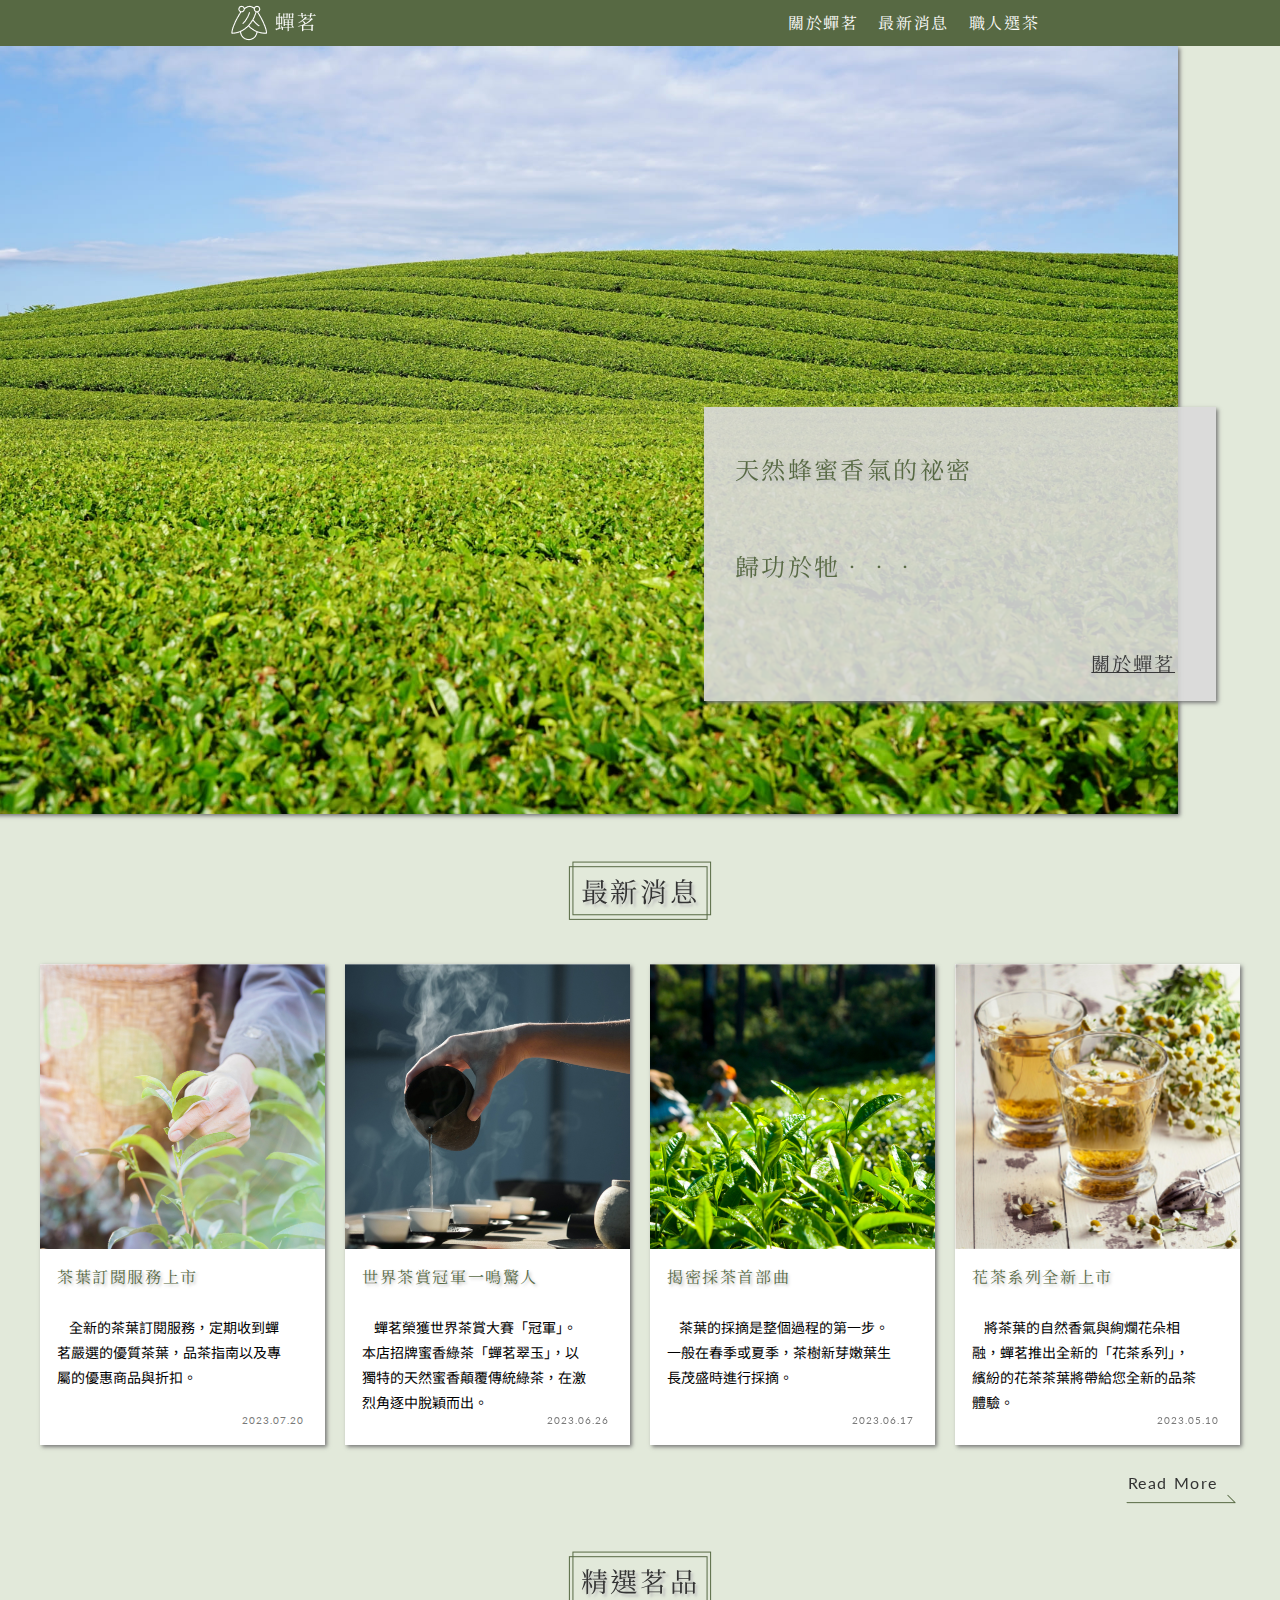
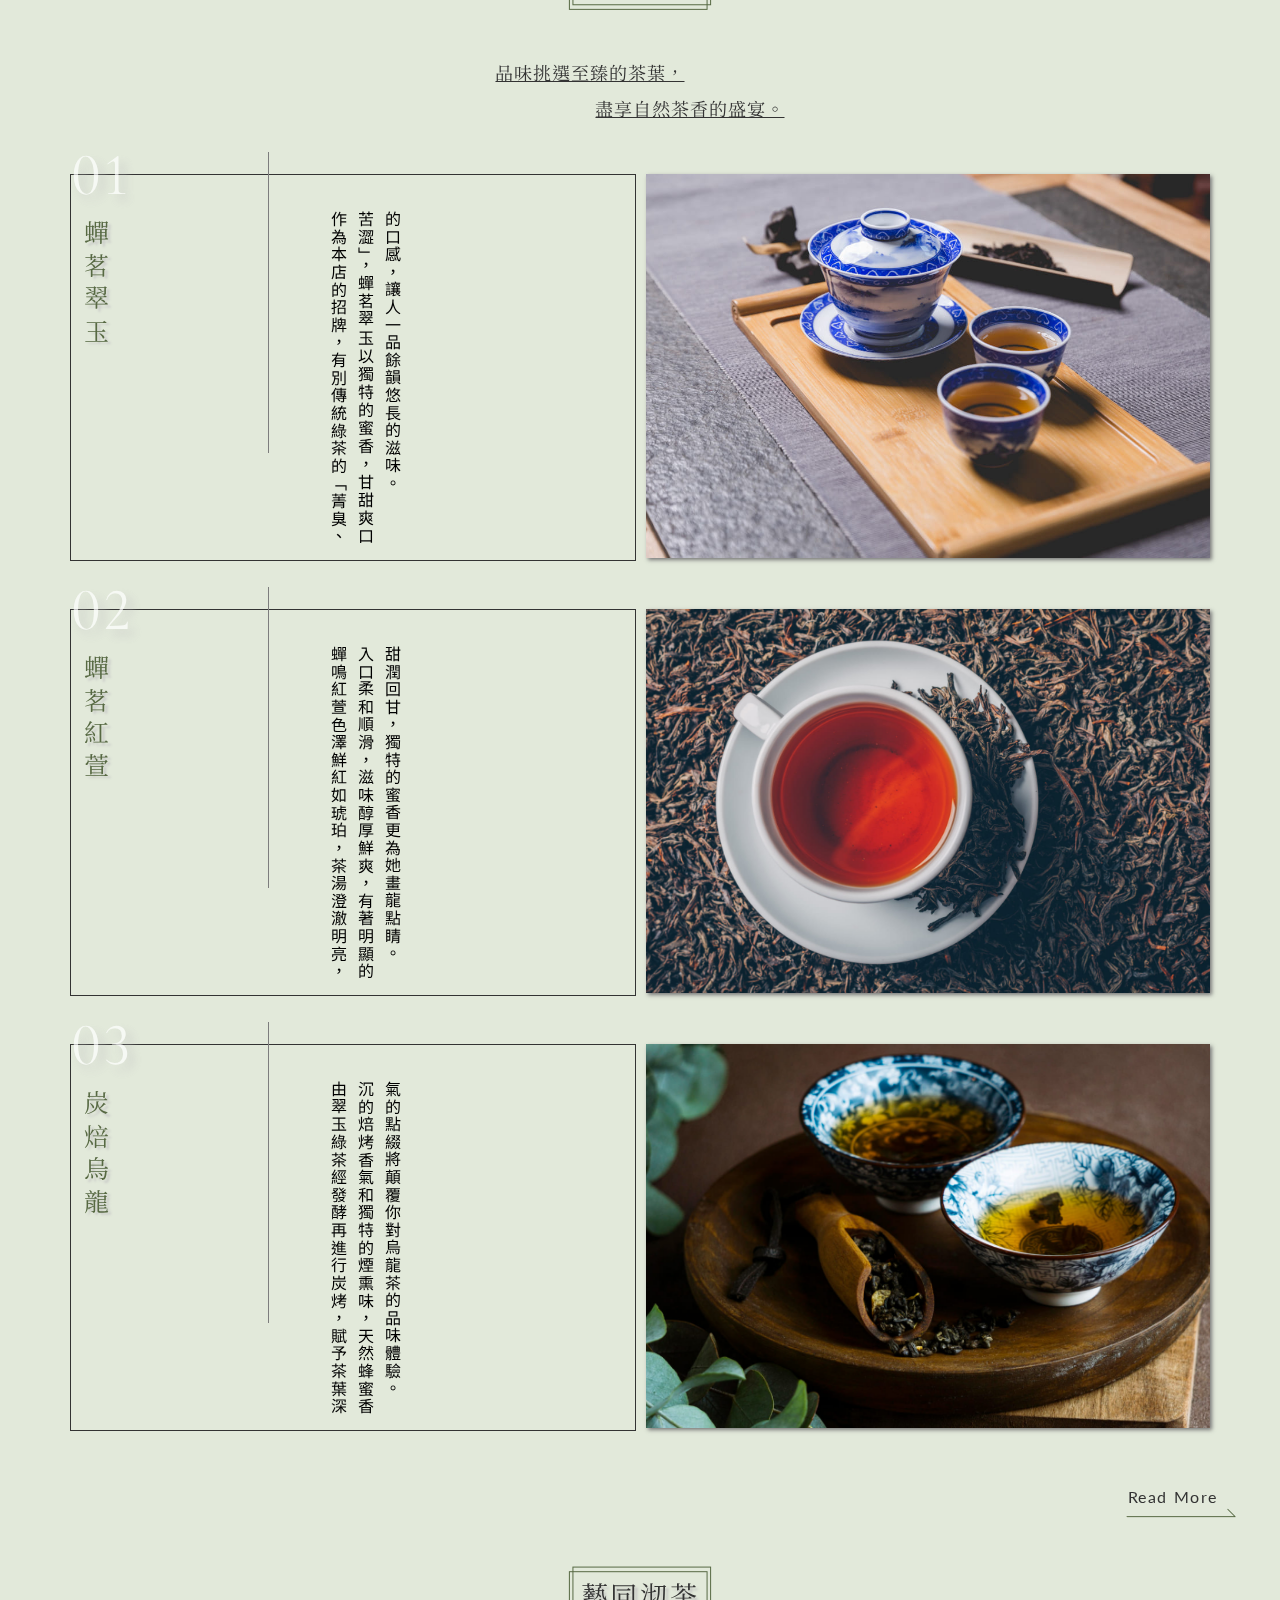
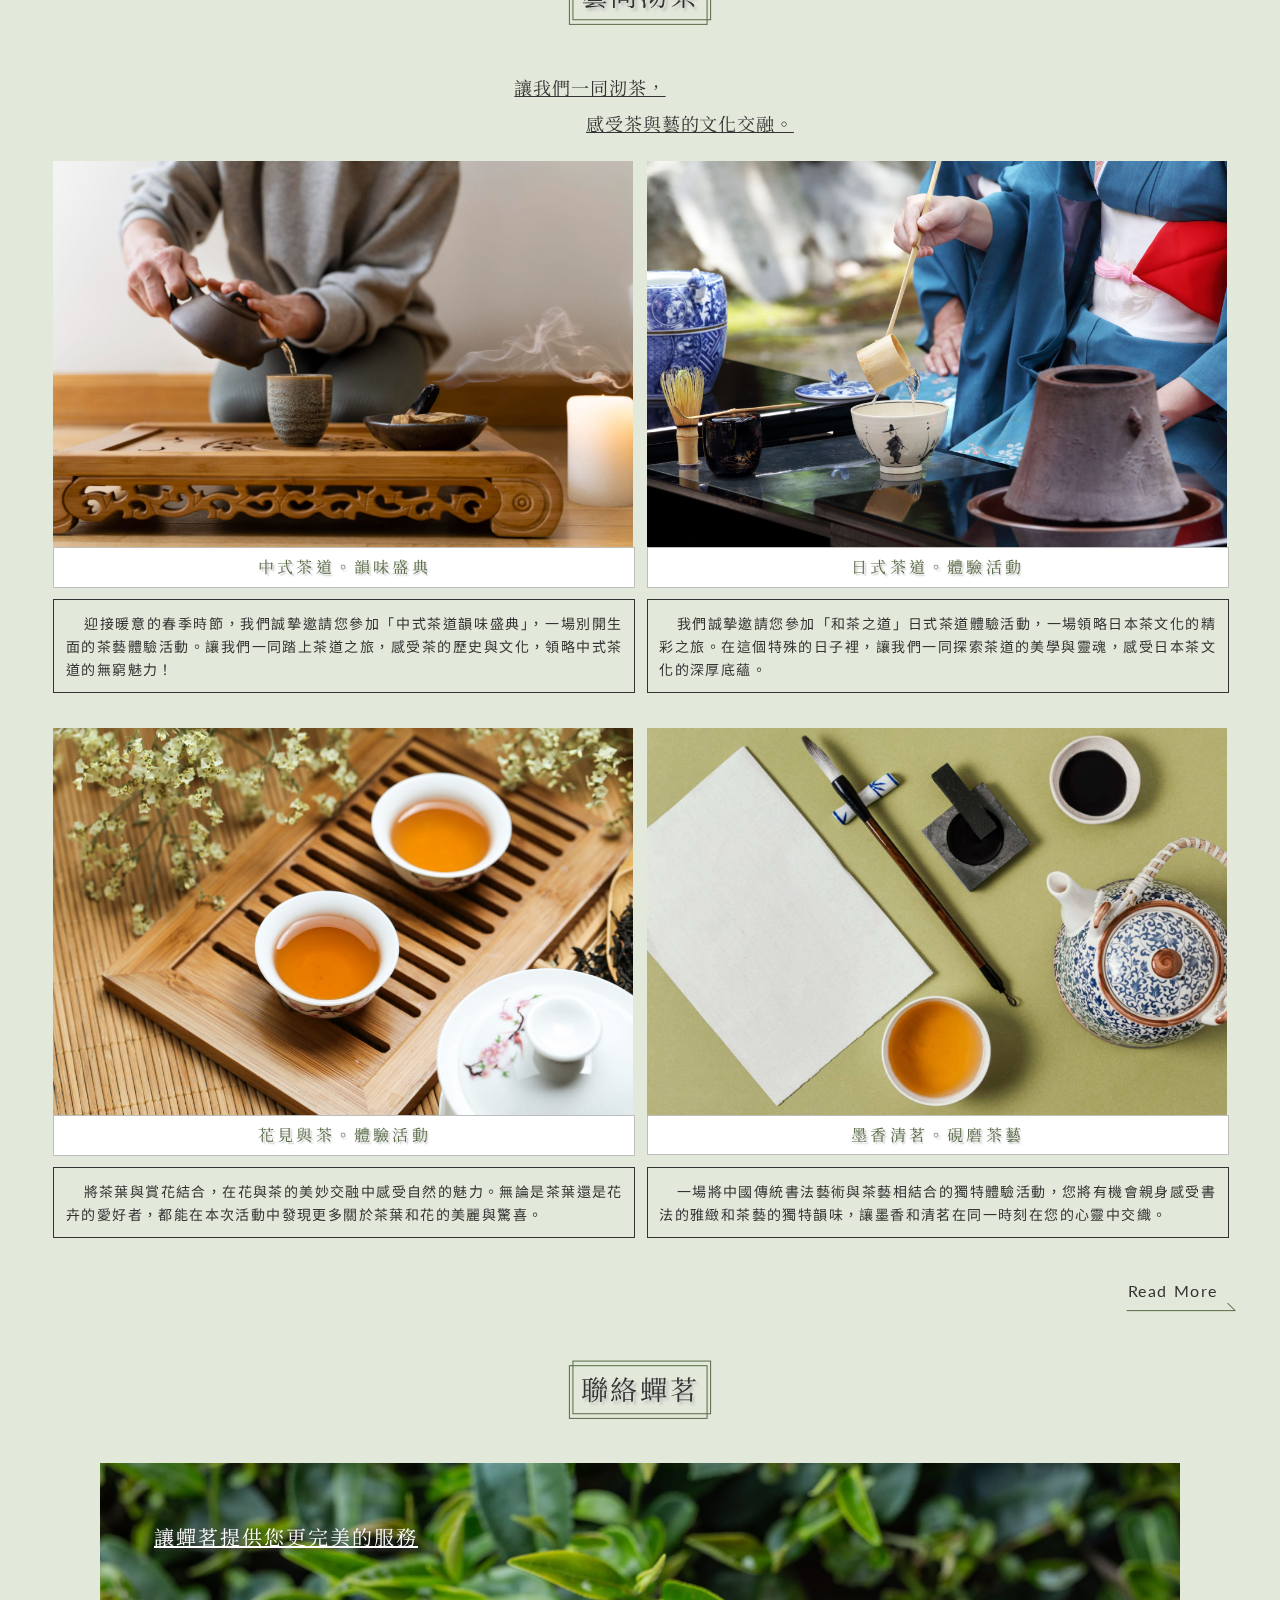
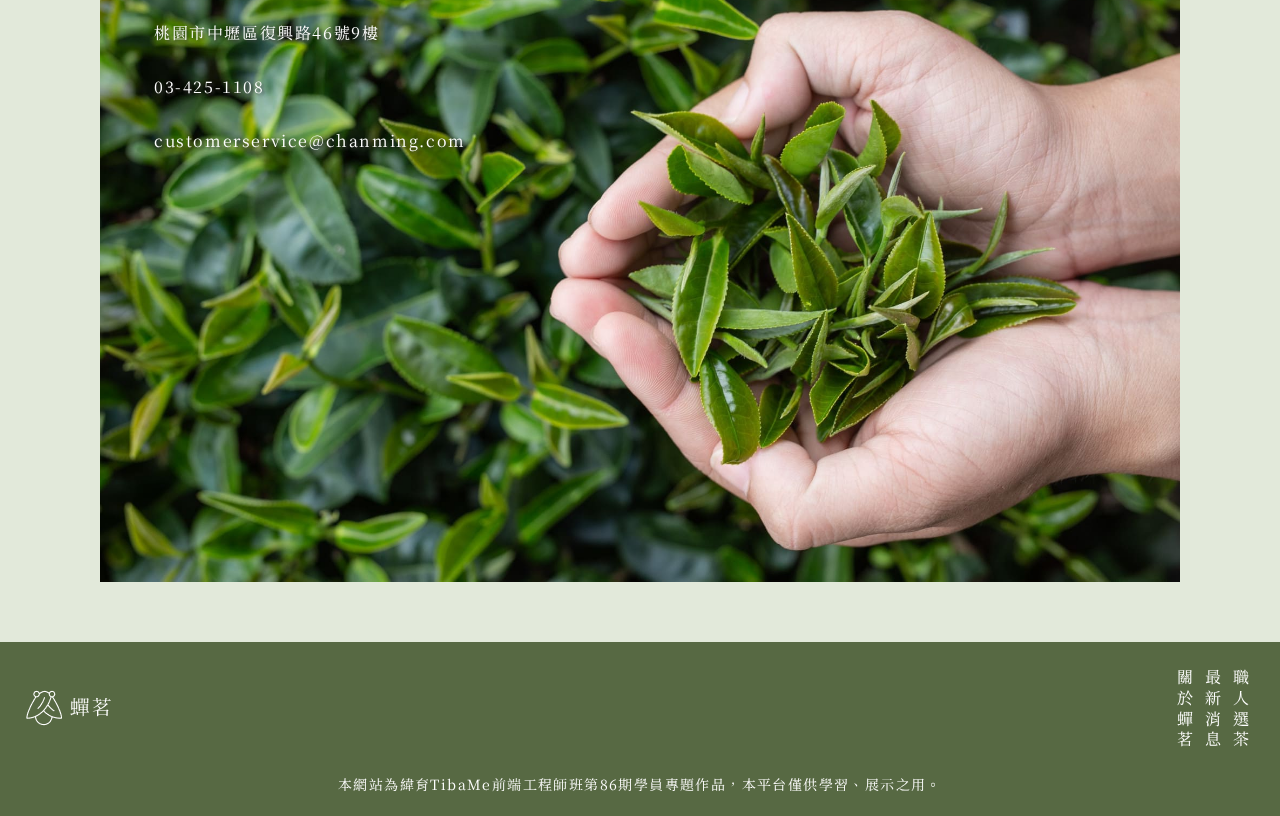
==== commit b3eefb8b: "Update index.html" ====
--- a/index.html
+++ b/index.html
@@ -38,15 +38,7 @@
             <a href="about_us.html">關於蟬茗</a>
             <a href="news.html">最新消息</a>
             <a href="product.html">職人選茶</a>
-            <a href="event.html">藝同沏茶</a>
-            <a href="FAQ.html">常見問題</a>
-            <a href="contact_us.html">聯絡我們</a>
-        </nav>
-
-        <nav class="menu-login">
-            <a href="#">登入</a>
-            <a href="#">加入蟬茗</a>
-        </nav>        
+        </nav>       
     </header>
 
     <div class="index-banner">
@@ -303,14 +295,11 @@
                     <li><a href="about_us.html">關於蟬茗</a></li>
                     <li><a href="news.html">最新消息</a></li>
                     <li><a href="product.html">職人選茶</a></li>
-                    <li><a href="event.html">藝同沏茶</a></li>
-                    <li><a href="FAQ.html">常見問題</a></li>
-                    <li><a href="contact_us.html">聯絡我們</a></li>
                 </ul>
             </div>
         </div>
         <div class="copyright">
-            本網站為緯育TibaMe前端工程師班第85期學員專題作品，本平台僅供學習、展示之用。
+            本網站為緯育TibaMe前端工程師班第86期學員專題作品，本平台僅供學習、展示之用。
         </div>
         <div class="back_wrap">
             <a href="#">
@@ -319,4 +308,4 @@
         </div>
     </footer>
 </body>
-</html>+</html>
